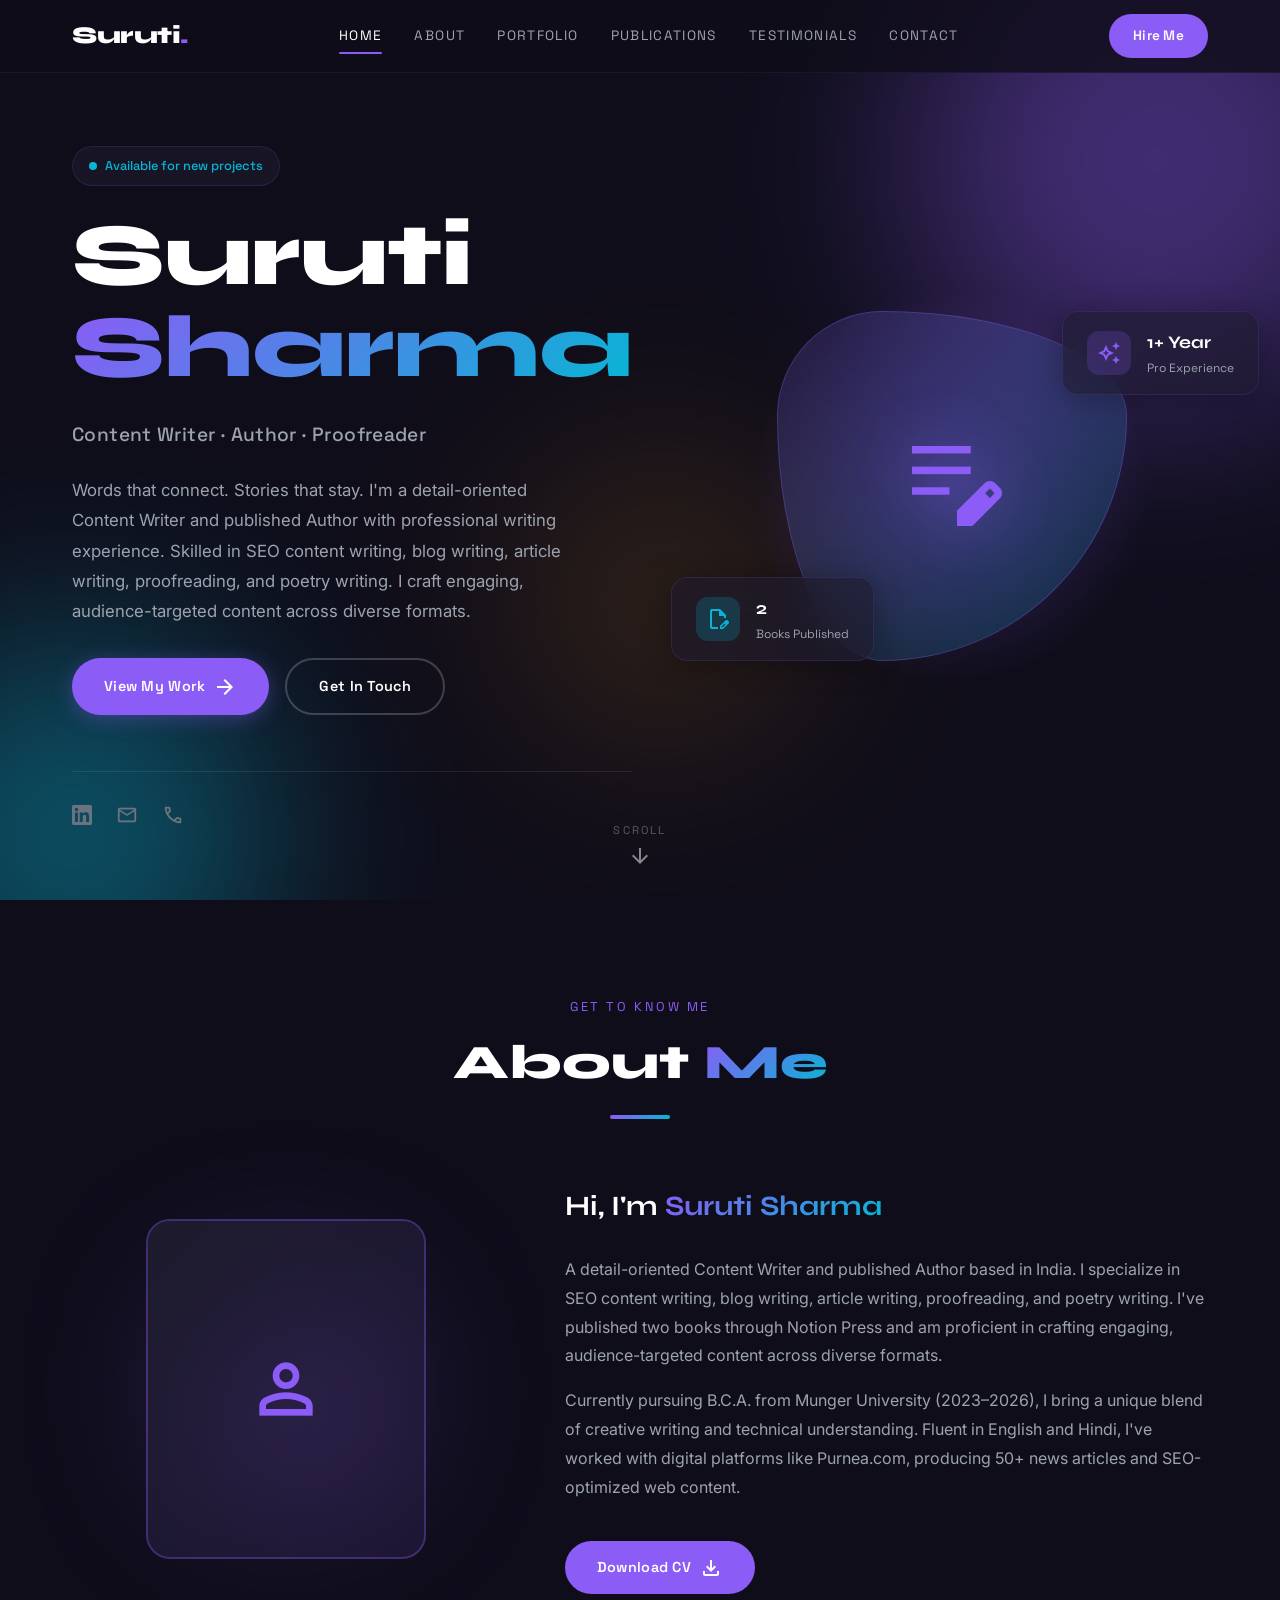
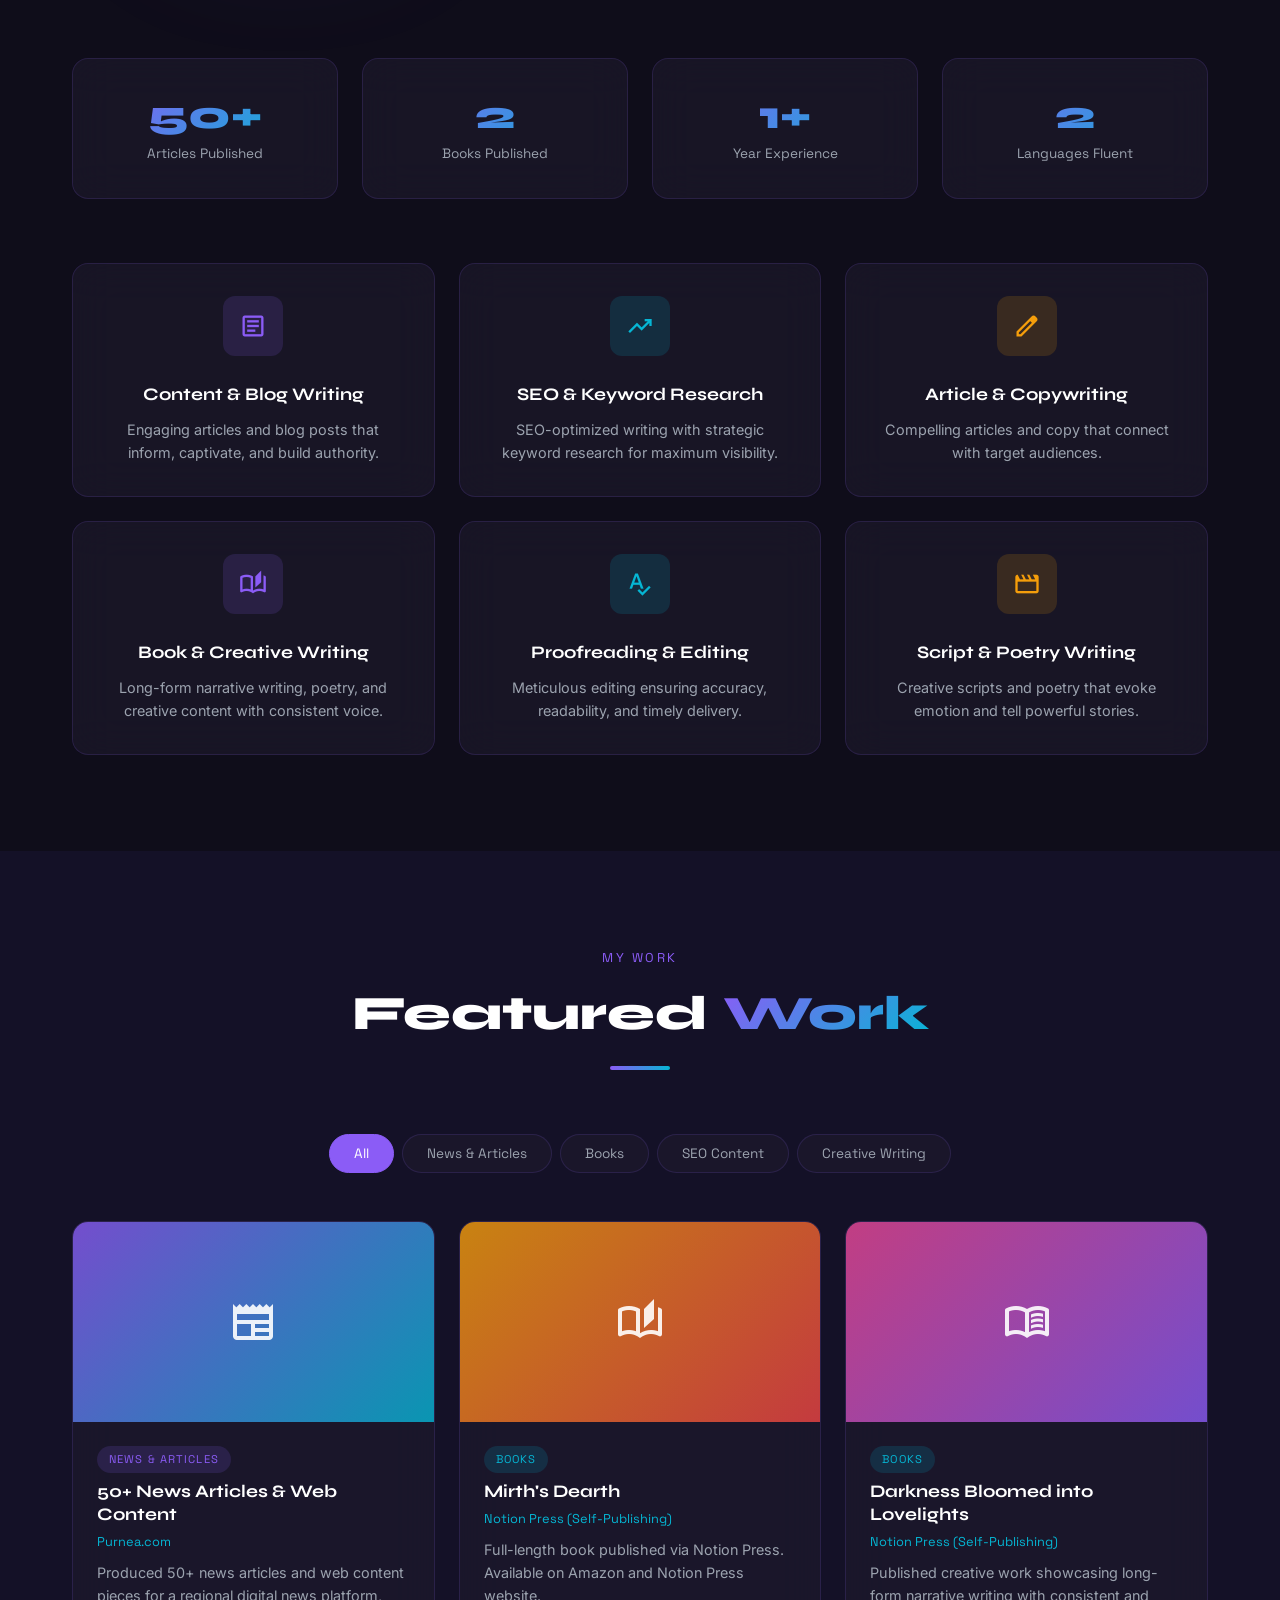
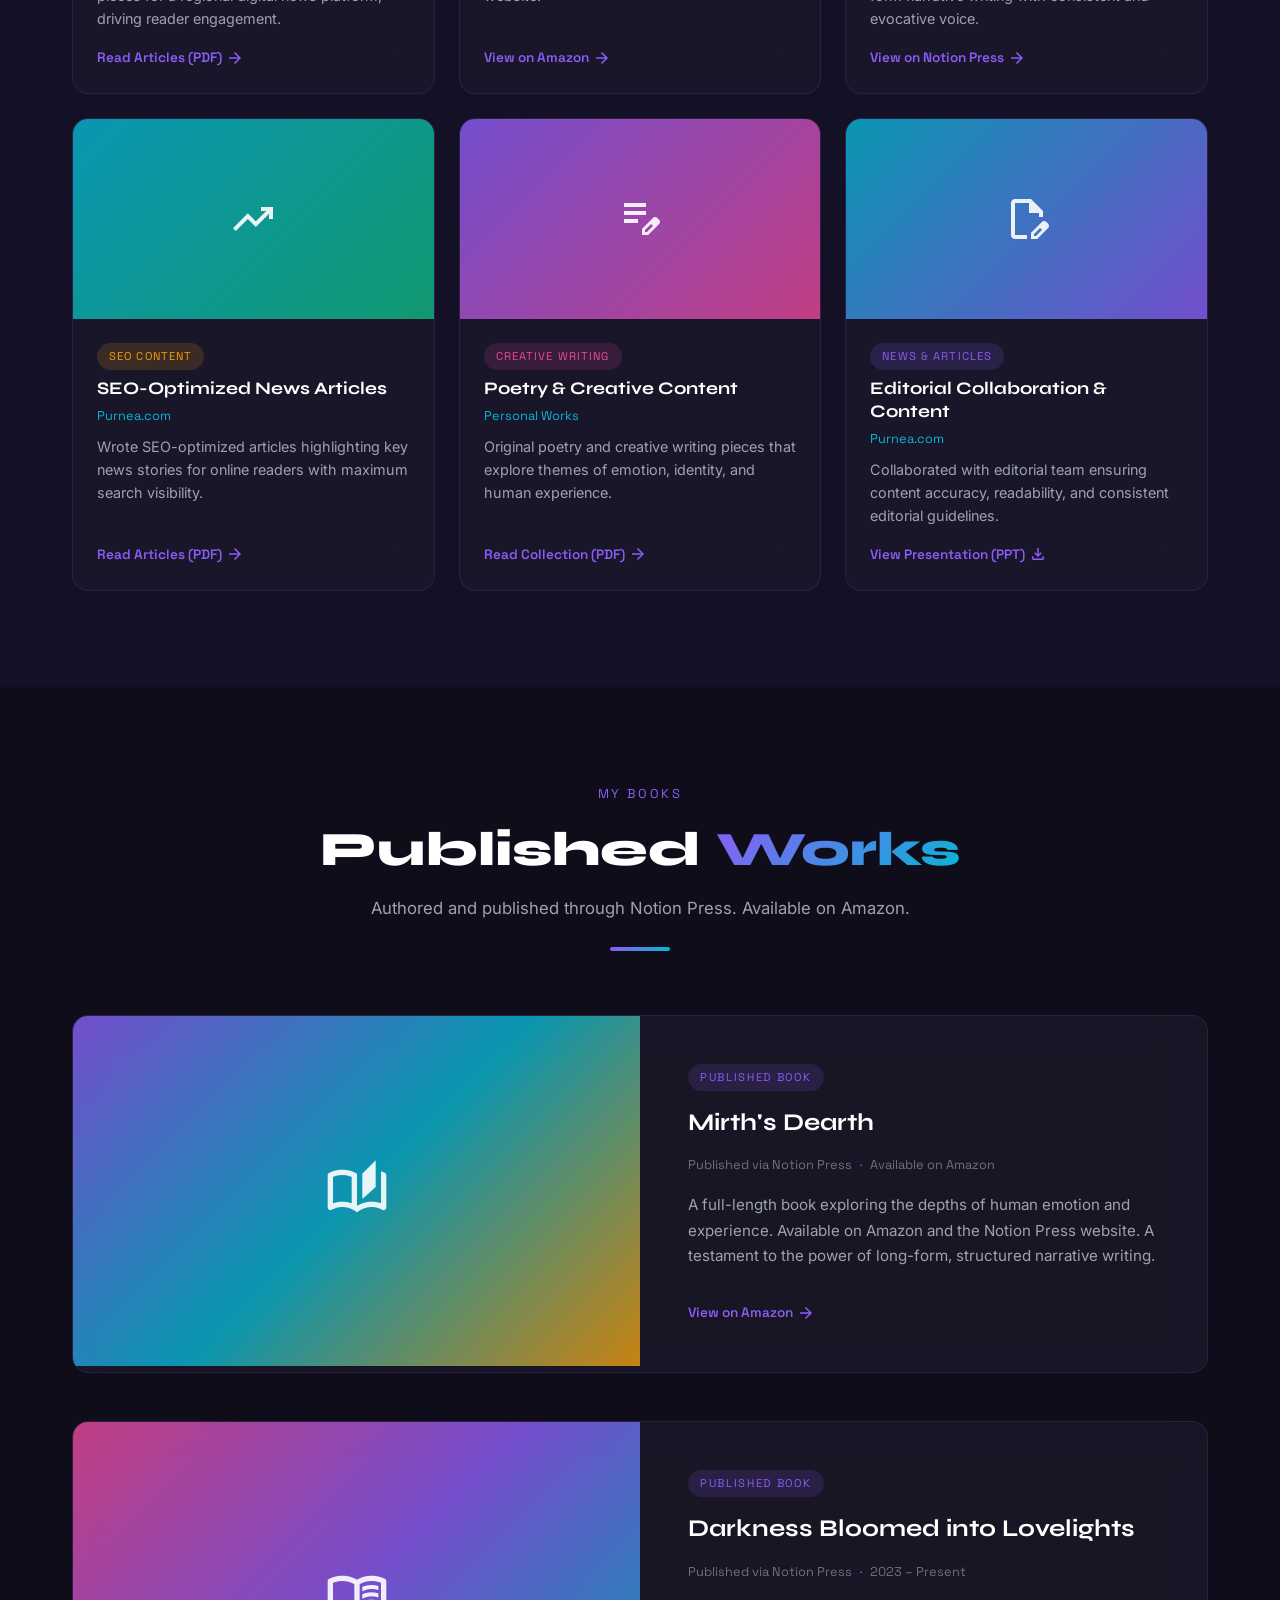
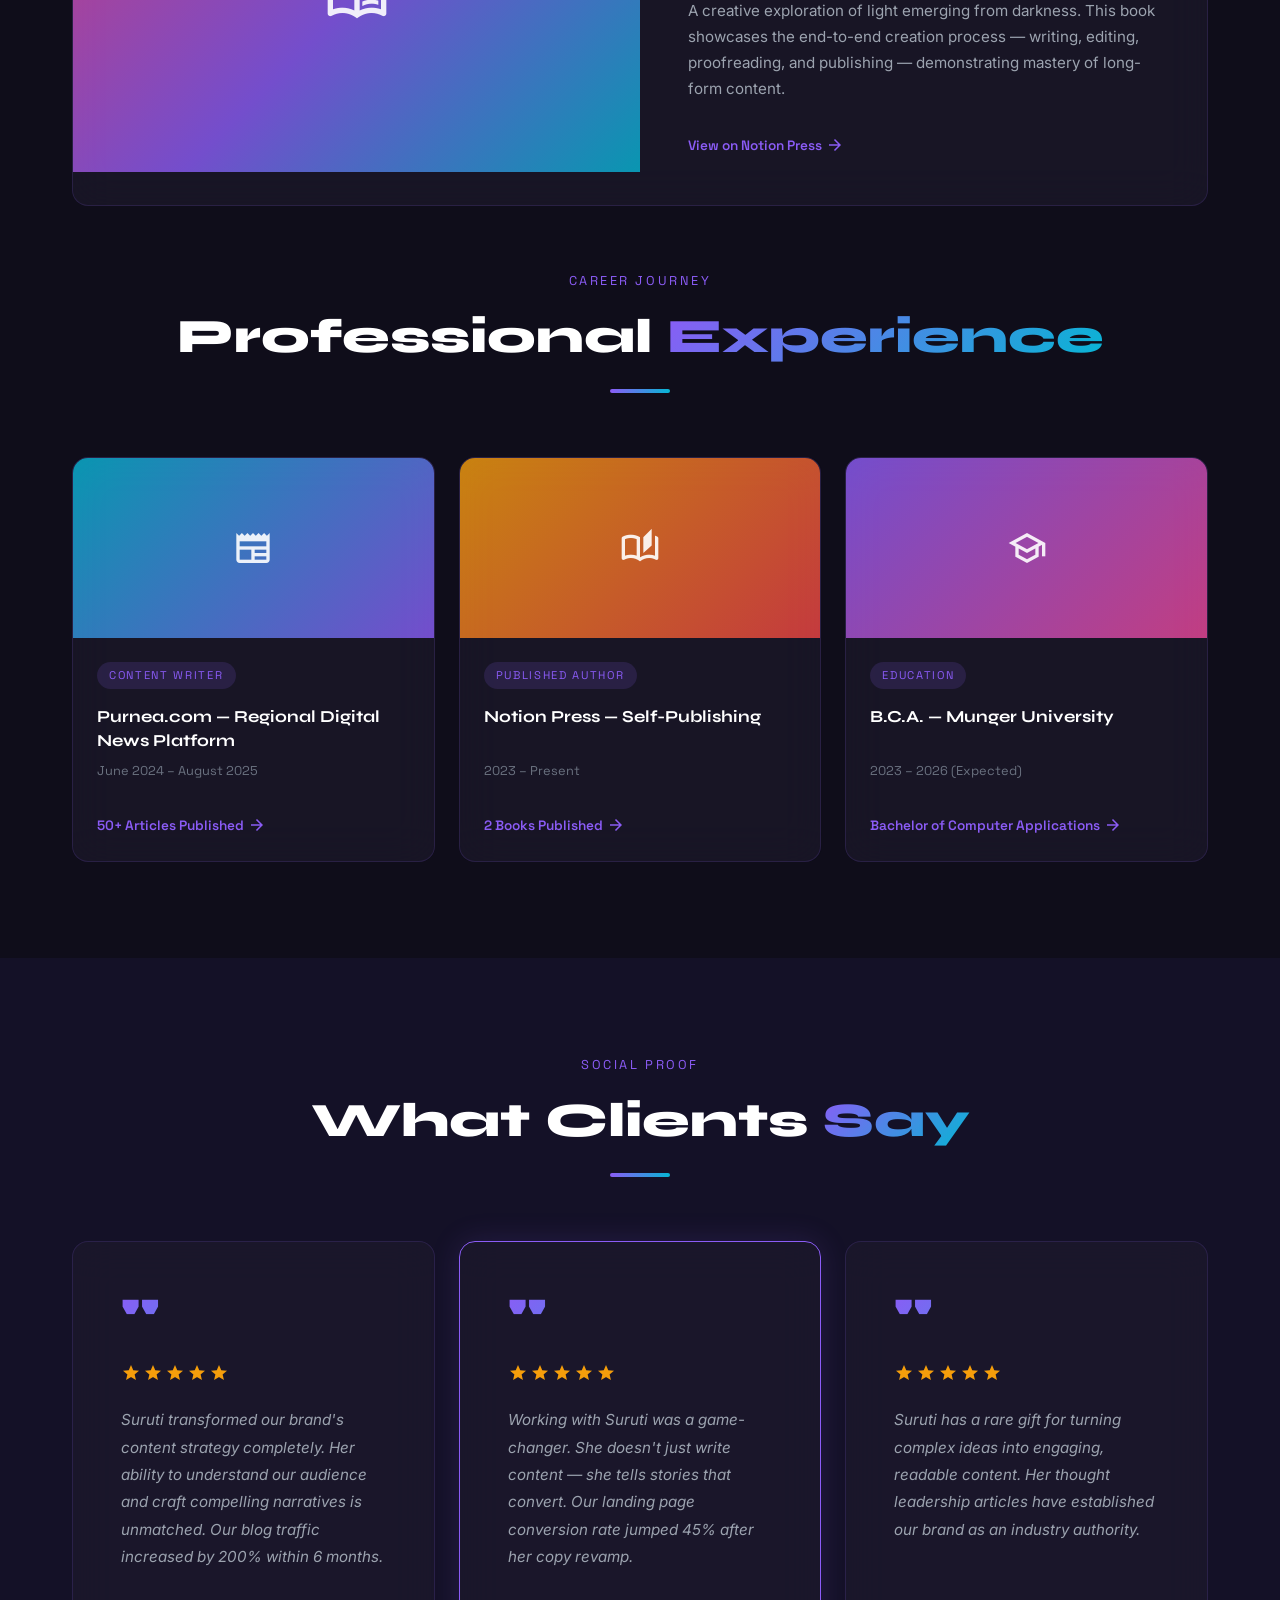
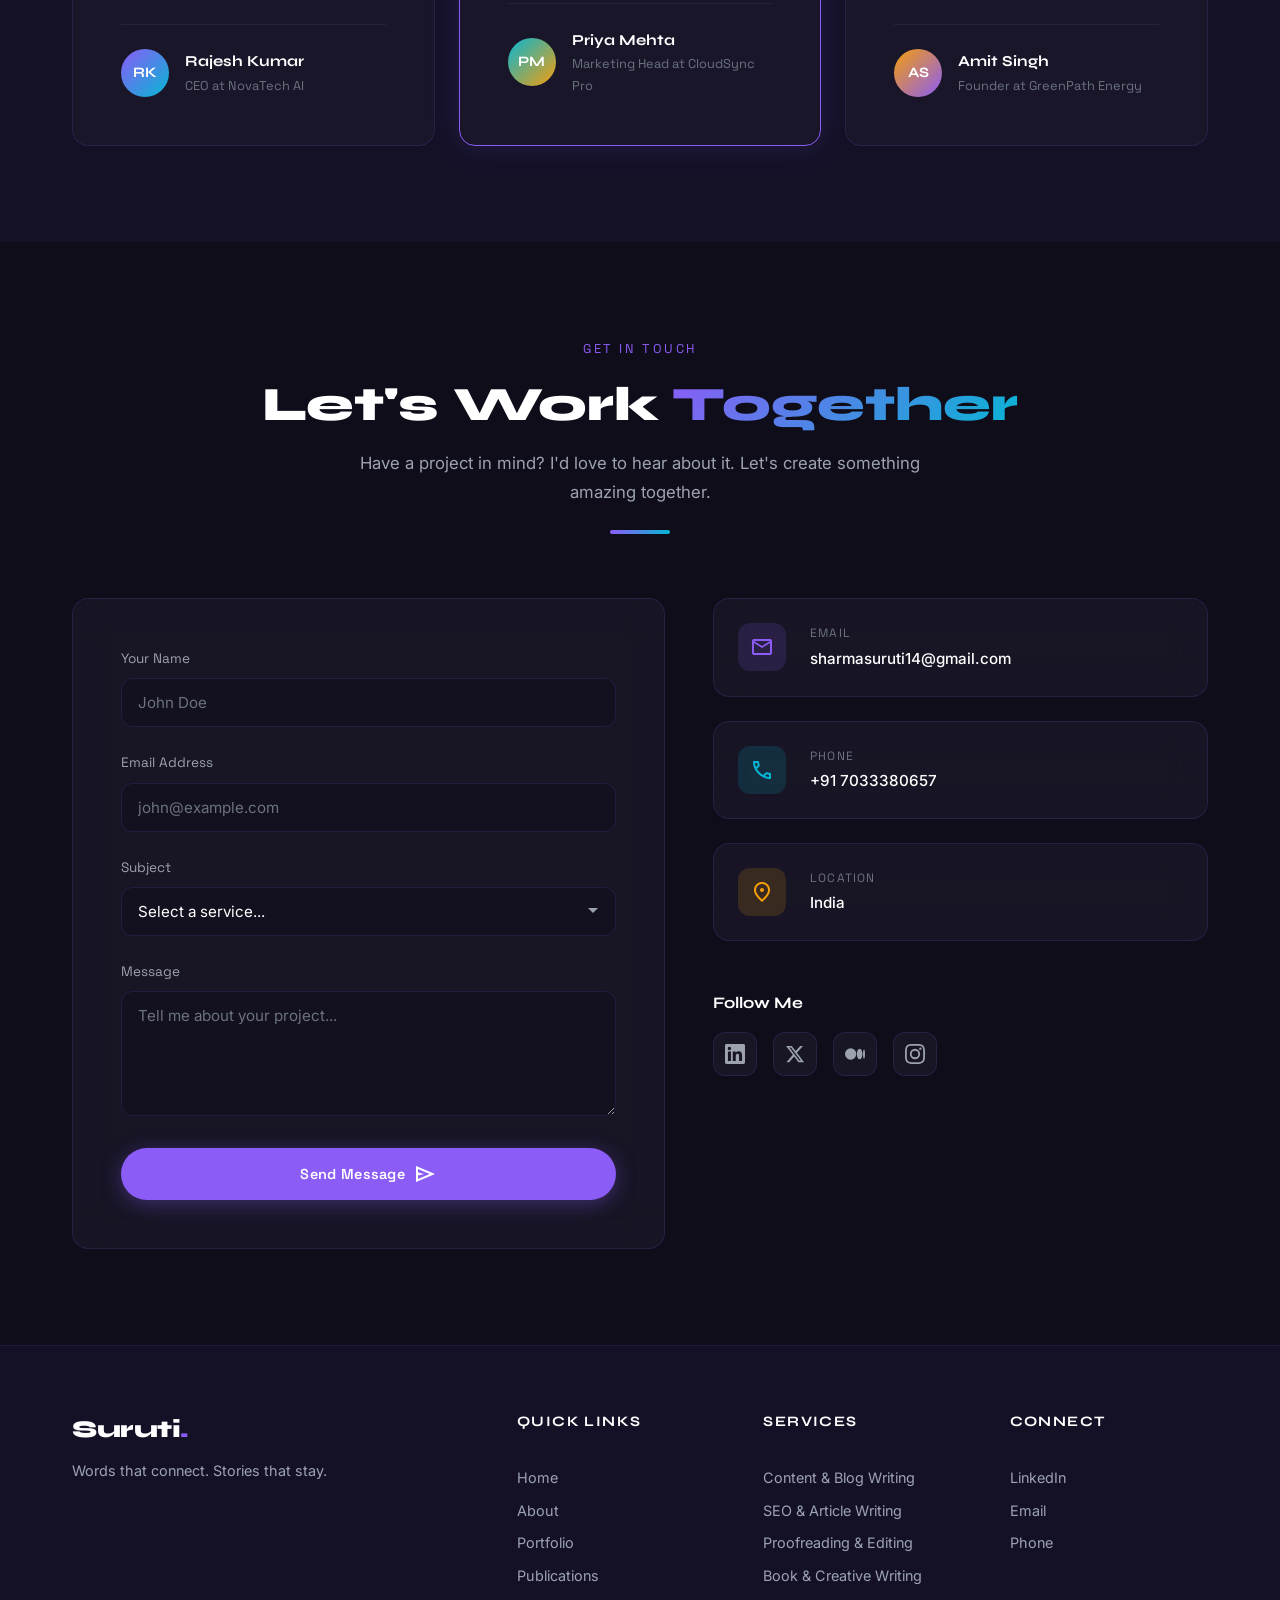
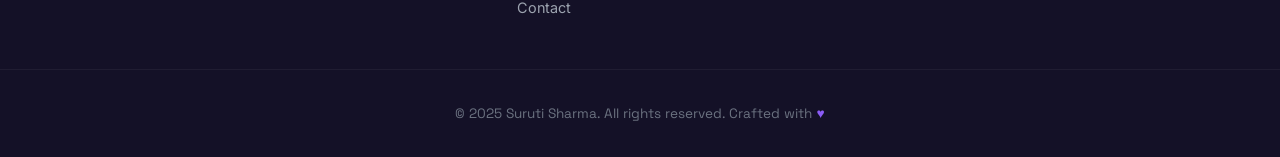
==== index.html @ efddcbc6 "partial work done" ====
<!DOCTYPE html>
<html lang="en">
<head>
    <meta charset="utf-8"/>
    <meta content="width=device-width, initial-scale=1.0" name="viewport"/>
    <title>Suruti Sharma — Content Writer | Author | Proofreader</title>
    <meta name="description" content="Suruti Sharma is a detail-oriented Content Writer and published Author. Skilled in SEO content writing, blog writing, article writing, proofreading, and poetry writing. Published two books through Notion Press."/>
    <meta name="theme-color" content="#0F0D1A"/>
    <!-- Google Fonts -->
    <link href="https://fonts.googleapis.com" rel="preconnect"/>
    <link crossorigin="" href="https://fonts.gstatic.com" rel="preconnect"/>
    <link href="https://fonts.googleapis.com/css2?family=Syne:wght@400;500;600;700;800&family=Inter:wght@300;400;500;600;700&family=Space+Grotesk:wght@400;500;600;700&display=swap" rel="stylesheet"/>
    <!-- Material Symbols -->
    <link href="https://fonts.googleapis.com/css2?family=Material+Symbols+Outlined:wght,FILL@100..700,0..1&display=swap" rel="stylesheet"/>
    <link rel="stylesheet" href="style.css"/>
</head>
<body>

    <!-- ============================================= -->
    <!-- NAVBAR -->
    <!-- ============================================= -->
    <header class="navbar" id="navbar">
        <div class="navbar-inner">
            <a href="#hero" class="navbar-brand">Suruti<span class="brand-accent">.</span></a>
            <nav class="navbar-links" id="navLinks">
                <a href="#hero" class="nav-link active">Home</a>
                <a href="#about" class="nav-link">About</a>
                <a href="#portfolio" class="nav-link">Portfolio</a>
                <a href="#publications" class="nav-link">Publications</a>
                <a href="#testimonials" class="nav-link">Testimonials</a>
                <a href="#contact" class="nav-link">Contact</a>
            </nav>
            <a href="#contact" class="btn btn-primary btn-sm navbar-cta">Hire Me</a>
            <button class="mobile-toggle" id="mobileToggle" aria-label="Toggle Menu">
                <span class="material-symbols-outlined">menu</span>
            </button>
        </div>
    </header>

    <!-- ============================================= -->
    <!-- HERO SECTION -->
    <!-- ============================================= -->
    <section class="hero" id="hero">
        <!-- Animated Background Blobs -->
        <div class="hero-bg">
            <div class="blob blob-1"></div>
            <div class="blob blob-2"></div>
            <div class="blob blob-3"></div>
        </div>

        <div class="container hero-grid">
            <!-- Left Content -->
            <div class="hero-content" data-animate="fade-up">
                <div class="badge">
                    <span class="badge-dot"></span>
                    <span class="badge-text">Available for new projects</span>
                </div>
                <h1 class="hero-title">
                    <span class="hero-title-line">Suruti</span>
                    <span class="hero-title-line gradient-text">Sharma</span>
                </h1>
                <h2 class="hero-subtitle">Content Writer · Author · Proofreader</h2>
                <p class="hero-description">
                    Words that connect. Stories that stay. I'm a detail-oriented Content Writer and published Author with professional writing experience. Skilled in SEO content writing, blog writing, article writing, proofreading, and poetry writing. I craft engaging, audience-targeted content across diverse formats.
                </p>
                <div class="hero-actions">
                    <a href="#portfolio" class="btn btn-primary btn-glow">
                        View My Work
                        <span class="material-symbols-outlined">arrow_forward</span>
                    </a>
                    <a href="#contact" class="btn btn-outline">Get In Touch</a>
                </div>
                <div class="hero-socials">
                    <a href="https://linkedin.com/in/surutisharma" target="_blank" aria-label="LinkedIn" class="social-icon"><svg width="20" height="20" fill="currentColor" viewBox="0 0 24 24"><path d="M20.447 20.452h-3.554v-5.569c0-1.328-.027-3.037-1.852-3.037-1.853 0-2.136 1.445-2.136 2.939v5.667H9.351V9h3.414v1.561h.046c.477-.9 1.637-1.85 3.37-1.85 3.601 0 4.267 2.37 4.267 5.455v6.286zM5.337 7.433a2.062 2.062 0 01-2.063-2.065 2.064 2.064 0 112.063 2.065zm1.782 13.019H3.555V9h3.564v11.452zM22.225 0H1.771C.792 0 0 .774 0 1.729v20.542C0 23.227.792 24 1.771 24h20.451C23.2 24 24 23.227 24 22.271V1.729C24 .774 23.2 0 22.222 0h.003z"/></svg></a>
                    <a href="mailto:sharmasuruti14@gmail.com" aria-label="Email" class="social-icon"><span class="material-symbols-outlined" style="font-size: 22px;">email</span></a>
                    <a href="tel:+917033380657" aria-label="Phone" class="social-icon"><span class="material-symbols-outlined" style="font-size: 22px;">phone</span></a>
                </div>
            </div>

            <!-- Right Illustration -->
            <div class="hero-visual" data-animate="fade-left">
                <div class="hero-glow"></div>
                <div class="hero-image-wrapper">
                    <div class="hero-abstract-shape"></div>
                    <div class="hero-pen-icon">
                        <span class="material-symbols-outlined" style="font-size: 120px; font-variation-settings: 'FILL' 1;">edit_note</span>
                    </div>
                </div>
                <!-- Floating Cards -->
                <div class="floating-card floating-card-1">
                    <div class="floating-card-icon" style="background: rgba(139, 92, 246, 0.2);">
                        <span class="material-symbols-outlined" style="color: #8B5CF6;">auto_awesome</span>
                    </div>
                    <div>
                        <p class="floating-card-title">1+ Year</p>
                        <p class="floating-card-label">Pro Experience</p>
                    </div>
                </div>
                <div class="floating-card floating-card-2">
                    <div class="floating-card-icon" style="background: rgba(6, 182, 212, 0.2);">
                        <span class="material-symbols-outlined" style="color: #06B6D4;">edit_document</span>
                    </div>
                    <div>
                        <p class="floating-card-title">2</p>
                        <p class="floating-card-label">Books Published</p>
                    </div>
                </div>
            </div>
        </div>

        <!-- Scroll Indicator -->
        <div class="scroll-indicator">
            <span>Scroll</span>
            <span class="material-symbols-outlined">arrow_downward</span>
        </div>
    </section>

    <!-- ============================================= -->
    <!-- ABOUT SECTION -->
    <!-- ============================================= -->
    <section class="section" id="about">
        <div class="container">
            <div class="section-header" data-animate="fade-up">
                <span class="section-tag">Get to know me</span>
                <h2 class="section-title">About <span class="gradient-text">Me</span></h2>
                <div class="section-accent"></div>
            </div>

            <div class="about-grid" data-animate="fade-up">
                <!-- Photo Area -->
                <div class="about-photo">
                    <div class="about-photo-frame">
                        <div class="about-photo-placeholder">
                            <span class="material-symbols-outlined" style="font-size: 80px; color: #8B5CF6;">person</span>
                        </div>
                    </div>
                    <div class="about-photo-glow"></div>
                </div>
                <!-- Bio -->
                <div class="about-bio">
                    <h3 class="about-greeting">Hi, I'm <span class="gradient-text">Suruti Sharma</span></h3>
                    <p class="about-text">
                        A detail-oriented Content Writer and published Author based in India. I specialize in SEO content writing, blog writing, article writing, proofreading, and poetry writing. I've published two books through Notion Press and am proficient in crafting engaging, audience-targeted content across diverse formats.
                    </p>
                    <p class="about-text">
                        Currently pursuing B.C.A. from Munger University (2023–2026), I bring a unique blend of creative writing and technical understanding. Fluent in English and Hindi, I've worked with digital platforms like Purnea.com, producing 50+ news articles and SEO-optimized web content.
                    </p>
                    <a href="assets/resume/client%20resume%20.jpeg" download="Suruti_Sharma_Resume.jpeg" class="btn btn-primary" style="margin-top: 1.5rem;">Download CV <span class="material-symbols-outlined">download</span></a>
                </div>
            </div>

            <!-- Stats -->
            <div class="stats-bar" data-animate="fade-up">
                <div class="stat-item">
                    <span class="stat-number">50+</span>
                    <span class="stat-label">Articles Published</span>
                </div>
                <div class="stat-item">
                    <span class="stat-number">2</span>
                    <span class="stat-label">Books Published</span>
                </div>
                <div class="stat-item">
                    <span class="stat-number">1+</span>
                    <span class="stat-label">Year Experience</span>
                </div>
                <div class="stat-item">
                    <span class="stat-number">2</span>
                    <span class="stat-label">Languages Fluent</span>
                </div>
            </div>

            <!-- Skills Grid -->
            <div class="skills-grid" data-animate="fade-up">
                <div class="skill-card glass-card">
                    <div class="skill-icon"><span class="material-symbols-outlined">article</span></div>
                    <h4 class="skill-title">Content & Blog Writing</h4>
                    <p class="skill-desc">Engaging articles and blog posts that inform, captivate, and build authority.</p>
                </div>
                <div class="skill-card glass-card">
                    <div class="skill-icon" style="background: rgba(6, 182, 212, 0.15);"><span class="material-symbols-outlined" style="color: #06B6D4;">trending_up</span></div>
                    <h4 class="skill-title">SEO & Keyword Research</h4>
                    <p class="skill-desc">SEO-optimized writing with strategic keyword research for maximum visibility.</p>
                </div>
                <div class="skill-card glass-card">
                    <div class="skill-icon" style="background: rgba(245, 158, 11, 0.15);"><span class="material-symbols-outlined" style="color: #F59E0B;">edit</span></div>
                    <h4 class="skill-title">Article & Copywriting</h4>
                    <p class="skill-desc">Compelling articles and copy that connect with target audiences.</p>
                </div>
                <div class="skill-card glass-card">
                    <div class="skill-icon"><span class="material-symbols-outlined">auto_stories</span></div>
                    <h4 class="skill-title">Book & Creative Writing</h4>
                    <p class="skill-desc">Long-form narrative writing, poetry, and creative content with consistent voice.</p>
                </div>
                <div class="skill-card glass-card">
                    <div class="skill-icon" style="background: rgba(6, 182, 212, 0.15);"><span class="material-symbols-outlined" style="color: #06B6D4;">spellcheck</span></div>
                    <h4 class="skill-title">Proofreading & Editing</h4>
                    <p class="skill-desc">Meticulous editing ensuring accuracy, readability, and timely delivery.</p>
                </div>
                <div class="skill-card glass-card">
                    <div class="skill-icon" style="background: rgba(245, 158, 11, 0.15);"><span class="material-symbols-outlined" style="color: #F59E0B;">movie</span></div>
                    <h4 class="skill-title">Script & Poetry Writing</h4>
                    <p class="skill-desc">Creative scripts and poetry that evoke emotion and tell powerful stories.</p>
                </div>
            </div>
        </div>
    </section>

    <!-- ============================================= -->
    <!-- PORTFOLIO SECTION -->
    <!-- ============================================= -->
    <section class="section section-alt" id="portfolio">
        <div class="container">
            <div class="section-header" data-animate="fade-up">
                <span class="section-tag">My work</span>
                <h2 class="section-title">Featured <span class="gradient-text">Work</span></h2>
                <div class="section-accent"></div>
            </div>

            <!-- Filter Tabs -->
            <div class="filter-tabs" data-animate="fade-up">
                <button class="filter-tab active" data-filter="all">All</button>
                <button class="filter-tab" data-filter="news">News & Articles</button>
                <button class="filter-tab" data-filter="book">Books</button>
                <button class="filter-tab" data-filter="seo">SEO Content</button>
                <button class="filter-tab" data-filter="creative">Creative Writing</button>
            </div>

            <!-- Portfolio Grid -->
            <div class="portfolio-grid" id="portfolioGrid" data-animate="fade-up">
                <div class="portfolio-card glass-card" data-category="news">
                    <div class="portfolio-thumb">
                        <div class="portfolio-thumb-overlay">
                            <span class="material-symbols-outlined">open_in_new</span>
                        </div>
                        <div class="portfolio-thumb-bg" style="background: linear-gradient(135deg, #8B5CF6 0%, #06B6D4 100%);"></div>
                        <span class="material-symbols-outlined portfolio-thumb-icon">newspaper</span>
                    </div>
                    <div class="portfolio-info">
                        <span class="portfolio-tag">News & Articles</span>
                        <h4 class="portfolio-title">50+ News Articles & Web Content</h4>
                        <p class="portfolio-client">Purnea.com</p>
                        <p class="portfolio-desc">Produced 50+ news articles and web content pieces for a regional digital news platform, driving reader engagement.</p>
                        <a href="assets/files/purnea-articles.pdf" target="_blank" class="portfolio-link">Read Articles (PDF) <span class="material-symbols-outlined">arrow_forward</span></a>
                    </div>
                </div>

                <div class="portfolio-card glass-card" data-category="book">
                    <div class="portfolio-thumb">
                        <div class="portfolio-thumb-overlay">
                            <span class="material-symbols-outlined">open_in_new</span>
                        </div>
                        <div class="portfolio-thumb-bg" style="background: linear-gradient(135deg, #F59E0B 0%, #EF4444 100%);"></div>
                        <span class="material-symbols-outlined portfolio-thumb-icon">auto_stories</span>
                    </div>
                    <div class="portfolio-info">
                        <span class="portfolio-tag tag-brand">Books</span>
                        <h4 class="portfolio-title">Mirth's Dearth</h4>
                        <p class="portfolio-client">Notion Press (Self-Publishing)</p>
                        <p class="portfolio-desc">Full-length book published via Notion Press. Available on Amazon and Notion Press website.</p>
                        <a href="#" class="portfolio-link">View on Amazon <span class="material-symbols-outlined">arrow_forward</span></a>
                    </div>
                </div>

                <div class="portfolio-card glass-card" data-category="book">
                    <div class="portfolio-thumb">
                        <div class="portfolio-thumb-overlay">
                            <span class="material-symbols-outlined">open_in_new</span>
                        </div>
                        <div class="portfolio-thumb-bg" style="background: linear-gradient(135deg, #EC4899 0%, #8B5CF6 100%);"></div>
                        <span class="material-symbols-outlined portfolio-thumb-icon">menu_book</span>
                    </div>
                    <div class="portfolio-info">
                        <span class="portfolio-tag tag-brand">Books</span>
                        <h4 class="portfolio-title">Darkness Bloomed into Lovelights</h4>
                        <p class="portfolio-client">Notion Press (Self-Publishing)</p>
                        <p class="portfolio-desc">Published creative work showcasing long-form narrative writing with consistent and evocative voice.</p>
                        <a href="#" class="portfolio-link">View on Notion Press <span class="material-symbols-outlined">arrow_forward</span></a>
                    </div>
                </div>

                <div class="portfolio-card glass-card" data-category="seo">
                    <div class="portfolio-thumb">
                        <div class="portfolio-thumb-overlay">
                            <span class="material-symbols-outlined">open_in_new</span>
                        </div>
                        <div class="portfolio-thumb-bg" style="background: linear-gradient(135deg, #06B6D4 0%, #10B981 100%);"></div>
                        <span class="material-symbols-outlined portfolio-thumb-icon">trending_up</span>
                    </div>
                    <div class="portfolio-info">
                        <span class="portfolio-tag tag-copy">SEO Content</span>
                        <h4 class="portfolio-title">SEO-Optimized News Articles</h4>
                        <p class="portfolio-client">Purnea.com</p>
                        <p class="portfolio-desc">Wrote SEO-optimized articles highlighting key news stories for online readers with maximum search visibility.</p>
                        <a href="assets/files/seo-articles.pdf" target="_blank" class="portfolio-link">Read Articles (PDF) <span class="material-symbols-outlined">arrow_forward</span></a>
                    </div>
                </div>

                <div class="portfolio-card glass-card" data-category="creative">
                    <div class="portfolio-thumb">
                        <div class="portfolio-thumb-overlay">
                            <span class="material-symbols-outlined">open_in_new</span>
                        </div>
                        <div class="portfolio-thumb-bg" style="background: linear-gradient(135deg, #8B5CF6 0%, #EC4899 100%);"></div>
                        <span class="material-symbols-outlined portfolio-thumb-icon">edit_note</span>
                    </div>
                    <div class="portfolio-info">
                        <span class="portfolio-tag tag-case">Creative Writing</span>
                        <h4 class="portfolio-title">Poetry & Creative Content</h4>
                        <p class="portfolio-client">Personal Works</p>
                        <p class="portfolio-desc">Original poetry and creative writing pieces that explore themes of emotion, identity, and human experience.</p>
                        <a href="assets/files/poetry-collection.pdf" target="_blank" class="portfolio-link">Read Collection (PDF) <span class="material-symbols-outlined">arrow_forward</span></a>
                    </div>
                </div>

                <div class="portfolio-card glass-card" data-category="news">
                    <div class="portfolio-thumb">
                        <div class="portfolio-thumb-overlay">
                            <span class="material-symbols-outlined">open_in_new</span>
                        </div>
                        <div class="portfolio-thumb-bg" style="background: linear-gradient(135deg, #06B6D4 0%, #8B5CF6 100%);"></div>
                        <span class="material-symbols-outlined portfolio-thumb-icon">edit_document</span>
                    </div>
                    <div class="portfolio-info">
                        <span class="portfolio-tag">News & Articles</span>
                        <h4 class="portfolio-title">Editorial Collaboration & Content</h4>
                        <p class="portfolio-client">Purnea.com</p>
                        <p class="portfolio-desc">Collaborated with editorial team ensuring content accuracy, readability, and consistent editorial guidelines.</p>
                        <a href="assets/files/editorial-presentation.pptx" target="_blank" class="portfolio-link">View Presentation (PPT) <span class="material-symbols-outlined">download</span></a>
                    </div>
                </div>
            </div>
        </div>
    </section>

    <!-- ============================================= -->
    <!-- PUBLICATIONS SECTION -->
    <!-- ============================================= -->
    <section class="section" id="publications">
        <div class="container">
            <div class="section-header" data-animate="fade-up">
                <span class="section-tag">My books</span>
                <h2 class="section-title">Published <span class="gradient-text">Works</span></h2>
                <p class="section-subtitle">Authored and published through Notion Press. Available on Amazon.</p>
                <div class="section-accent"></div>
            </div>

            <!-- Featured Book -->
            <div class="blog-featured glass-card" data-animate="fade-up">
                <div class="blog-featured-thumb">
                    <div class="blog-featured-bg" style="background: linear-gradient(135deg, #8B5CF6 0%, #06B6D4 50%, #F59E0B 100%);"></div>
                    <span class="material-symbols-outlined blog-featured-icon">auto_stories</span>
                </div>
                <div class="blog-featured-content">
                    <span class="blog-category">Published Book</span>
                    <h3 class="blog-featured-title">Mirth's Dearth</h3>
                    <div class="blog-meta">
                        <span>Published via Notion Press</span>
                        <span class="blog-meta-dot">·</span>
                        <span>Available on Amazon</span>
                    </div>
                    <p class="blog-excerpt">A full-length book exploring the depths of human emotion and experience. Available on Amazon and the Notion Press website. A testament to the power of long-form, structured narrative writing.</p>
                    <a href="#" class="portfolio-link">View on Amazon <span class="material-symbols-outlined">arrow_forward</span></a>
                </div>
            </div>

            <!-- Second Book -->
            <div class="blog-featured glass-card" data-animate="fade-up" style="margin-top: 1.5rem;">
                <div class="blog-featured-thumb">
                    <div class="blog-featured-bg" style="background: linear-gradient(135deg, #EC4899 0%, #8B5CF6 50%, #06B6D4 100%);"></div>
                    <span class="material-symbols-outlined blog-featured-icon">menu_book</span>
                </div>
                <div class="blog-featured-content">
                    <span class="blog-category">Published Book</span>
                    <h3 class="blog-featured-title">Darkness Bloomed into Lovelights</h3>
                    <div class="blog-meta">
                        <span>Published via Notion Press</span>
                        <span class="blog-meta-dot">·</span>
                        <span>2023 – Present</span>
                    </div>
                    <p class="blog-excerpt">A creative exploration of light emerging from darkness. This book showcases the end-to-end creation process — writing, editing, proofreading, and publishing — demonstrating mastery of long-form content.</p>
                    <a href="#" class="portfolio-link">View on Notion Press <span class="material-symbols-outlined">arrow_forward</span></a>
                </div>
            </div>

            <!-- Experience Timeline -->
            <div class="section-header" data-animate="fade-up" style="margin-top: 4rem;">
                <span class="section-tag">Career journey</span>
                <h2 class="section-title">Professional <span class="gradient-text">Experience</span></h2>
                <div class="section-accent"></div>
            </div>

            <div class="blog-grid" data-animate="fade-up">
                <div class="blog-card glass-card">
                    <div class="blog-card-thumb">
                        <div class="blog-card-bg" style="background: linear-gradient(135deg, #06B6D4 0%, #8B5CF6 100%);"></div>
                        <span class="material-symbols-outlined">newspaper</span>
                    </div>
                    <div class="blog-card-content">
                        <span class="blog-category">Content Writer</span>
                        <h4 class="blog-card-title">Purnea.com — Regional Digital News Platform</h4>
                        <div class="blog-meta">
                            <span>June 2024 – August 2025</span>
                        </div>
                        <a href="#" class="portfolio-link">50+ Articles Published <span class="material-symbols-outlined">arrow_forward</span></a>
                    </div>
                </div>
                <div class="blog-card glass-card">
                    <div class="blog-card-thumb">
                        <div class="blog-card-bg" style="background: linear-gradient(135deg, #F59E0B 0%, #EF4444 100%);"></div>
                        <span class="material-symbols-outlined">auto_stories</span>
                    </div>
                    <div class="blog-card-content">
                        <span class="blog-category">Published Author</span>
                        <h4 class="blog-card-title">Notion Press — Self-Publishing</h4>
                        <div class="blog-meta">
                            <span>2023 – Present</span>
                        </div>
                        <a href="#" class="portfolio-link">2 Books Published <span class="material-symbols-outlined">arrow_forward</span></a>
                    </div>
                </div>
                <div class="blog-card glass-card">
                    <div class="blog-card-thumb">
                        <div class="blog-card-bg" style="background: linear-gradient(135deg, #8B5CF6 0%, #EC4899 100%);"></div>
                        <span class="material-symbols-outlined">school</span>
                    </div>
                    <div class="blog-card-content">
                        <span class="blog-category">Education</span>
                        <h4 class="blog-card-title">B.C.A. — Munger University</h4>
                        <div class="blog-meta">
                            <span>2023 – 2026 (Expected)</span>
                        </div>
                        <a href="#" class="portfolio-link">Bachelor of Computer Applications <span class="material-symbols-outlined">arrow_forward</span></a>
                    </div>
                </div>
            </div>
        </div>
    </section>

    <!-- ============================================= -->
    <!-- TESTIMONIALS SECTION -->
    <!-- ============================================= -->
    <section class="section section-alt" id="testimonials">
        <div class="container">
            <div class="section-header" data-animate="fade-up">
                <span class="section-tag">Social proof</span>
                <h2 class="section-title">What Clients <span class="gradient-text">Say</span></h2>
                <div class="section-accent"></div>
            </div>

            <div class="testimonials-grid" data-animate="fade-up">
                <div class="testimonial-card glass-card">
                    <div class="testimonial-quote">"</div>
                    <div class="testimonial-stars">
                        <span class="material-symbols-outlined star-filled">star</span>
                        <span class="material-symbols-outlined star-filled">star</span>
                        <span class="material-symbols-outlined star-filled">star</span>
                        <span class="material-symbols-outlined star-filled">star</span>
                        <span class="material-symbols-outlined star-filled">star</span>
                    </div>
                    <p class="testimonial-text">Suruti transformed our brand's content strategy completely. Her ability to understand our audience and craft compelling narratives is unmatched. Our blog traffic increased by 200% within 6 months.</p>
                    <div class="testimonial-author">
                        <div class="testimonial-avatar" style="background: linear-gradient(135deg, #8B5CF6, #06B6D4);">RK</div>
                        <div>
                            <p class="testimonial-name">Rajesh Kumar</p>
                            <p class="testimonial-role">CEO at NovaTech AI</p>
                        </div>
                    </div>
                </div>

                <div class="testimonial-card glass-card testimonial-featured">
                    <div class="testimonial-quote">"</div>
                    <div class="testimonial-stars">
                        <span class="material-symbols-outlined star-filled">star</span>
                        <span class="material-symbols-outlined star-filled">star</span>
                        <span class="material-symbols-outlined star-filled">star</span>
                        <span class="material-symbols-outlined star-filled">star</span>
                        <span class="material-symbols-outlined star-filled">star</span>
                    </div>
                    <p class="testimonial-text">Working with Suruti was a game-changer. She doesn't just write content — she tells stories that convert. Our landing page conversion rate jumped 45% after her copy revamp.</p>
                    <div class="testimonial-author">
                        <div class="testimonial-avatar" style="background: linear-gradient(135deg, #06B6D4, #F59E0B);">PM</div>
                        <div>
                            <p class="testimonial-name">Priya Mehta</p>
                            <p class="testimonial-role">Marketing Head at CloudSync Pro</p>
                        </div>
                    </div>
                </div>

                <div class="testimonial-card glass-card">
                    <div class="testimonial-quote">"</div>
                    <div class="testimonial-stars">
                        <span class="material-symbols-outlined star-filled">star</span>
                        <span class="material-symbols-outlined star-filled">star</span>
                        <span class="material-symbols-outlined star-filled">star</span>
                        <span class="material-symbols-outlined star-filled">star</span>
                        <span class="material-symbols-outlined star-filled">star</span>
                    </div>
                    <p class="testimonial-text">Suruti has a rare gift for turning complex ideas into engaging, readable content. Her thought leadership articles have established our brand as an industry authority.</p>
                    <div class="testimonial-author">
                        <div class="testimonial-avatar" style="background: linear-gradient(135deg, #F59E0B, #8B5CF6);">AS</div>
                        <div>
                            <p class="testimonial-name">Amit Singh</p>
                            <p class="testimonial-role">Founder at GreenPath Energy</p>
                        </div>
                    </div>
                </div>
            </div>
        </div>
    </section>

    <!-- ============================================= -->
    <!-- CONTACT SECTION -->
    <!-- ============================================= -->
    <section class="section" id="contact">
        <div class="container">
            <div class="section-header" data-animate="fade-up">
                <span class="section-tag">Get in touch</span>
                <h2 class="section-title">Let's Work <span class="gradient-text">Together</span></h2>
                <p class="section-subtitle">Have a project in mind? I'd love to hear about it. Let's create something amazing together.</p>
                <div class="section-accent"></div>
            </div>

            <div class="contact-grid" data-animate="fade-up">
                <!-- Contact Form -->
                <form class="contact-form glass-card" id="contactForm">
                    <div class="form-group">
                        <label for="name" class="form-label">Your Name</label>
                        <input type="text" id="name" class="form-input" placeholder="John Doe" required/>
                    </div>
                    <div class="form-group">
                        <label for="email" class="form-label">Email Address</label>
                        <input type="email" id="email" class="form-input" placeholder="john@example.com" required/>
                    </div>
                    <div class="form-group">
                        <label for="subject" class="form-label">Subject</label>
                        <select id="subject" class="form-input">
                            <option value="">Select a service...</option>
                            <option>Content & Blog Writing</option>
                            <option>SEO Article Writing</option>
                            <option>Book Writing & Publishing</option>
                            <option>Proofreading & Editing</option>
                            <option>Script & Poetry Writing</option>
                            <option>Other</option>
                        </select>
                    </div>
                    <div class="form-group">
                        <label for="message" class="form-label">Message</label>
                        <textarea id="message" class="form-input form-textarea" placeholder="Tell me about your project..." rows="5" required></textarea>
                    </div>
                    <button type="submit" class="btn btn-primary btn-glow btn-full">
                        Send Message
                        <span class="material-symbols-outlined">send</span>
                    </button>
                </form>

                <!-- Contact Info -->
                <div class="contact-info">
                    <div class="contact-info-card glass-card">
                        <div class="contact-icon" style="background: rgba(139, 92, 246, 0.15);">
                            <span class="material-symbols-outlined" style="color: #8B5CF6;">email</span>
                        </div>
                        <div>
                            <p class="contact-info-label">Email</p>
                            <p class="contact-info-value">sharmasuruti14@gmail.com</p>
                        </div>
                    </div>
                    <div class="contact-info-card glass-card">
                        <div class="contact-icon" style="background: rgba(6, 182, 212, 0.15);">
                            <span class="material-symbols-outlined" style="color: #06B6D4;">phone</span>
                        </div>
                        <div>
                            <p class="contact-info-label">Phone</p>
                            <p class="contact-info-value">+91 7033380657</p>
                        </div>
                    </div>
                    <div class="contact-info-card glass-card">
                        <div class="contact-icon" style="background: rgba(245, 158, 11, 0.15);">
                            <span class="material-symbols-outlined" style="color: #F59E0B;">location_on</span>
                        </div>
                        <div>
                            <p class="contact-info-label">Location</p>
                            <p class="contact-info-value">India</p>
                        </div>
                    </div>

                    <div class="contact-socials">
                        <h4 class="contact-socials-title">Follow Me</h4>
                        <div class="contact-social-links">
                            <a href="https://linkedin.com/in/surutisharma" target="_blank" class="contact-social-btn" aria-label="LinkedIn"><svg width="20" height="20" fill="currentColor" viewBox="0 0 24 24"><path d="M20.447 20.452h-3.554v-5.569c0-1.328-.027-3.037-1.852-3.037-1.853 0-2.136 1.445-2.136 2.939v5.667H9.351V9h3.414v1.561h.046c.477-.9 1.637-1.85 3.37-1.85 3.601 0 4.267 2.37 4.267 5.455v6.286zM5.337 7.433a2.062 2.062 0 01-2.063-2.065 2.064 2.064 0 112.063 2.065zm1.782 13.019H3.555V9h3.564v11.452zM22.225 0H1.771C.792 0 0 .774 0 1.729v20.542C0 23.227.792 24 1.771 24h20.451C23.2 24 24 23.227 24 22.271V1.729C24 .774 23.2 0 22.222 0h.003z"/></svg></a>
                            <a href="#" class="contact-social-btn" aria-label="Twitter"><svg width="20" height="20" fill="currentColor" viewBox="0 0 24 24"><path d="M18.244 2.25h3.308l-7.227 8.26 8.502 11.24H16.17l-5.214-6.817L4.99 21.75H1.68l7.73-8.835L1.254 2.25H8.08l4.713 6.231zm-1.161 17.52h1.833L7.084 4.126H5.117z"/></svg></a>
                            <a href="#" class="contact-social-btn" aria-label="Medium"><svg width="20" height="20" fill="currentColor" viewBox="0 0 24 24"><path d="M13.54 12a6.8 6.8 0 01-6.77 6.82A6.8 6.8 0 010 12a6.8 6.8 0 016.77-6.82A6.8 6.8 0 0113.54 12zM20.96 12c0 3.54-1.51 6.42-3.38 6.42-1.86 0-3.38-2.88-3.38-6.42s1.52-6.42 3.38-6.42 3.38 2.88 3.38 6.42M24 12c0 3.17-.53 5.75-1.19 5.75-.66 0-1.19-2.58-1.19-5.75s.53-5.75 1.19-5.75C23.47 6.25 24 8.83 24 12z"/></svg></a>
                            <a href="#" class="contact-social-btn" aria-label="Instagram"><svg width="20" height="20" fill="currentColor" viewBox="0 0 24 24"><path d="M12 2.163c3.204 0 3.584.012 4.85.07 3.252.148 4.771 1.691 4.919 4.919.058 1.265.069 1.645.069 4.849 0 3.205-.012 3.584-.069 4.849-.149 3.225-1.664 4.771-4.919 4.919-1.266.058-1.644.07-4.85.07-3.204 0-3.584-.012-4.849-.07-3.26-.149-4.771-1.699-4.919-4.92-.058-1.265-.07-1.644-.07-4.849 0-3.204.013-3.583.07-4.849.149-3.227 1.664-4.771 4.919-4.919 1.266-.057 1.645-.069 4.849-.069zM12 0C8.741 0 8.333.014 7.053.072 2.695.272.273 2.69.073 7.052.014 8.333 0 8.741 0 12c0 3.259.014 3.668.072 4.948.2 4.358 2.618 6.78 6.98 6.98C8.333 23.986 8.741 24 12 24c3.259 0 3.668-.014 4.948-.072 4.354-.2 6.782-2.618 6.979-6.98.059-1.28.073-1.689.073-4.948 0-3.259-.014-3.667-.072-4.947-.196-4.354-2.617-6.78-6.979-6.98C15.668.014 15.259 0 12 0zm0 5.838a6.162 6.162 0 100 12.324 6.162 6.162 0 000-12.324zM12 16a4 4 0 110-8 4 4 0 010 8zm6.406-11.845a1.44 1.44 0 100 2.881 1.44 1.44 0 000-2.881z"/></svg></a>
                        </div>
                    </div>
                </div>
            </div>
        </div>
    </section>

    <!-- ============================================= -->
    <!-- FOOTER -->
    <!-- ============================================= -->
    <footer class="footer">
        <div class="container footer-grid">
            <div class="footer-brand">
                <a href="#hero" class="navbar-brand" style="font-size: 1.5rem;">Suruti<span class="brand-accent">.</span></a>
                <p class="footer-tagline">Words that connect. Stories that stay.</p>
            </div>
            <div class="footer-links">
                <h4 class="footer-heading">Quick Links</h4>
                <a href="#hero">Home</a>
                <a href="#about">About</a>
                <a href="#portfolio">Portfolio</a>
                <a href="#publications">Publications</a>
                <a href="#contact">Contact</a>
            </div>
            <div class="footer-links">
                <h4 class="footer-heading">Services</h4>
                <a href="#">Content & Blog Writing</a>
                <a href="#">SEO & Article Writing</a>
                <a href="#">Proofreading & Editing</a>
                <a href="#">Book & Creative Writing</a>
            </div>
            <div class="footer-links">
                <h4 class="footer-heading">Connect</h4>
                <a href="https://linkedin.com/in/surutisharma" target="_blank">LinkedIn</a>
                <a href="mailto:sharmasuruti14@gmail.com">Email</a>
                <a href="tel:+917033380657">Phone</a>
            </div>
        </div>
        <div class="footer-bottom">
            <p>© 2025 Suruti Sharma. All rights reserved. Crafted with <span style="color: #8B5CF6;">♥</span></p>
        </div>
    </footer>

    <script src="script.js"></script>
</body>
</html>
---- style.css ----
/* ============================================= */
/* DESIGN TOKENS & RESET                        */
/* ============================================= */
:root {
    /* Colors - Dark Premium Theme */
    --color-bg: #0F0D1A;
    --color-bg-alt: #141127;
    --color-surface: #1E1B2E;
    --color-surface-glass: rgba(30, 27, 46, 0.6);
    --color-surface-glass-hover: rgba(30, 27, 46, 0.8);

    --color-primary: #8B5CF6;
    --color-primary-hover: #7C3AED;
    --color-primary-glow: rgba(139, 92, 246, 0.35);
    --color-secondary: #06B6D4;
    --color-tertiary: #F59E0B;

    --color-text: #FFFFFF;
    --color-text-muted: #9CA3AF;
    --color-text-dim: #6B7280;

    --color-border: rgba(139, 92, 246, 0.15);
    --color-border-hover: rgba(139, 92, 246, 0.4);

    /* Typography */
    --font-headline: 'Syne', sans-serif;
    --font-body: 'Inter', sans-serif;
    --font-label: 'Space Grotesk', sans-serif;

    /* Spacing */
    --space-xs: 0.25rem;
    --space-sm: 0.5rem;
    --space-md: 1rem;
    --space-lg: 1.5rem;
    --space-xl: 2rem;
    --space-2xl: 3rem;
    --space-3xl: 4rem;
    --space-4xl: 6rem;

    /* Border Radius */
    --radius-sm: 0.5rem;
    --radius-md: 0.75rem;
    --radius-lg: 1rem;
    --radius-xl: 1.5rem;
    --radius-full: 9999px;

    /* Transitions */
    --transition-fast: 0.2s ease;
    --transition-base: 0.3s ease;
    --transition-slow: 0.5s ease;

    /* Shadows */
    --shadow-card: 0 4px 30px rgba(0, 0, 0, 0.3);
    --shadow-glow: 0 0 40px var(--color-primary-glow);
}

*, *::before, *::after {
    margin: 0;
    padding: 0;
    box-sizing: border-box;
}

html {
    scroll-behavior: smooth;
    scroll-padding-top: 5rem;
}

body {
    font-family: var(--font-body);
    background-color: var(--color-bg);
    color: var(--color-text);
    line-height: 1.7;
    overflow-x: hidden;
    -webkit-font-smoothing: antialiased;
    -moz-osx-font-smoothing: grayscale;
}

::selection {
    background: var(--color-primary);
    color: white;
}

a {
    text-decoration: none;
    color: inherit;
    transition: var(--transition-base);
}

img {
    max-width: 100%;
    display: block;
}

.material-symbols-outlined {
    font-variation-settings: 'FILL' 0, 'wght' 400, 'GRAD' 0, 'opsz' 24;
    vertical-align: middle;
}

/* ============================================= */
/* UTILITY CLASSES                               */
/* ============================================= */
.container {
    max-width: 1200px;
    margin: 0 auto;
    padding: 0 var(--space-xl);
}

.gradient-text {
    background: linear-gradient(135deg, var(--color-primary), var(--color-secondary));
    -webkit-background-clip: text;
    -webkit-text-fill-color: transparent;
    background-clip: text;
}

.glass-card {
    background: var(--color-surface-glass);
    backdrop-filter: blur(20px);
    -webkit-backdrop-filter: blur(20px);
    border: 1px solid var(--color-border);
    border-radius: var(--radius-lg);
    transition: var(--transition-base);
}

.glass-card:hover {
    border-color: var(--color-border-hover);
    background: var(--color-surface-glass-hover);
    transform: translateY(-4px);
    box-shadow: var(--shadow-glow);
}

/* Buttons */
.btn {
    display: inline-flex;
    align-items: center;
    gap: var(--space-sm);
    padding: 0.875rem 2rem;
    border-radius: var(--radius-full);
    font-family: var(--font-label);
    font-size: 0.9rem;
    font-weight: 600;
    letter-spacing: 0.02em;
    cursor: pointer;
    border: none;
    transition: var(--transition-base);
    text-decoration: none;
}

.btn-primary {
    background: var(--color-primary);
    color: white;
}

.btn-primary:hover {
    background: var(--color-primary-hover);
    transform: translateY(-2px);
    box-shadow: 0 8px 30px var(--color-primary-glow);
}

.btn-glow {
    box-shadow: 0 4px 20px var(--color-primary-glow);
}

.btn-glow:hover {
    box-shadow: 0 8px 40px var(--color-primary-glow);
}

.btn-outline {
    background: transparent;
    color: var(--color-text);
    border: 2px solid rgba(255, 255, 255, 0.2);
}

.btn-outline:hover {
    border-color: var(--color-secondary);
    color: var(--color-secondary);
    transform: translateY(-2px);
}

.btn-sm {
    padding: 0.625rem 1.5rem;
    font-size: 0.85rem;
}

.btn-full {
    width: 100%;
    justify-content: center;
}

/* Section Styles */
.section {
    padding: var(--space-4xl) 0;
    position: relative;
}

.section-alt {
    background: var(--color-bg-alt);
}

.section-header {
    text-align: center;
    margin-bottom: var(--space-3xl);
}

.section-tag {
    font-family: var(--font-label);
    font-size: 0.8rem;
    text-transform: uppercase;
    letter-spacing: 0.2em;
    color: var(--color-primary);
    display: block;
    margin-bottom: var(--space-md);
}

.section-title {
    font-family: var(--font-headline);
    font-size: clamp(2rem, 4vw, 3rem);
    font-weight: 800;
    margin-bottom: var(--space-md);
    line-height: 1.2;
}

.section-subtitle {
    color: var(--color-text-muted);
    font-size: 1.05rem;
    max-width: 600px;
    margin: 0 auto;
}

.section-accent {
    width: 60px;
    height: 4px;
    background: linear-gradient(90deg, var(--color-primary), var(--color-secondary));
    border-radius: var(--radius-full);
    margin: var(--space-lg) auto 0;
}

/* ============================================= */
/* NAVBAR                                        */
/* ============================================= */
.navbar {
    position: fixed;
    top: 0;
    left: 0;
    width: 100%;
    z-index: 1000;
    background: rgba(15, 13, 26, 0.8);
    backdrop-filter: blur(20px);
    -webkit-backdrop-filter: blur(20px);
    border-bottom: 1px solid rgba(139, 92, 246, 0.1);
    transition: var(--transition-base);
}

.navbar.scrolled {
    box-shadow: 0 4px 30px rgba(0, 0, 0, 0.3);
}

.navbar-inner {
    display: flex;
    align-items: center;
    justify-content: space-between;
    max-width: 1200px;
    margin: 0 auto;
    padding: 0 var(--space-xl);
    height: 72px;
}

.navbar-brand {
    font-family: var(--font-headline);
    font-size: 1.5rem;
    font-weight: 800;
    color: var(--color-text);
    letter-spacing: -0.02em;
}

.brand-accent {
    color: var(--color-primary);
}

.navbar-links {
    display: flex;
    align-items: center;
    gap: var(--space-xl);
}

.nav-link {
    font-family: var(--font-label);
    font-size: 0.85rem;
    color: var(--color-text-muted);
    text-transform: uppercase;
    letter-spacing: 0.1em;
    position: relative;
    padding: var(--space-xs) 0;
}

.nav-link::after {
    content: '';
    position: absolute;
    bottom: -2px;
    left: 0;
    width: 0;
    height: 2px;
    background: var(--color-primary);
    border-radius: var(--radius-full);
    transition: var(--transition-base);
}

.nav-link:hover,
.nav-link.active {
    color: var(--color-text);
}

.nav-link:hover::after,
.nav-link.active::after {
    width: 100%;
}

.navbar-cta {
    display: inline-flex;
}

.mobile-toggle {
    display: none;
    background: none;
    border: none;
    color: var(--color-text);
    cursor: pointer;
    font-size: 1.5rem;
}

/* ============================================= */
/* HERO SECTION                                  */
/* ============================================= */
.hero {
    min-height: 100vh;
    display: flex;
    align-items: center;
    position: relative;
    padding-top: 72px;
    overflow: hidden;
}

.hero-bg {
    position: absolute;
    inset: 0;
    z-index: 0;
    overflow: hidden;
}

.blob {
    position: absolute;
    border-radius: 50%;
    filter: blur(100px);
    opacity: 0.4;
    animation: blobFloat 8s ease-in-out infinite;
}

.blob-1 {
    width: 500px;
    height: 500px;
    background: var(--color-primary);
    top: -10%;
    right: -10%;
    animation-delay: 0s;
}

.blob-2 {
    width: 400px;
    height: 400px;
    background: var(--color-secondary);
    bottom: -15%;
    left: -10%;
    animation-delay: -3s;
}

.blob-3 {
    width: 300px;
    height: 300px;
    background: var(--color-tertiary);
    top: 50%;
    left: 40%;
    opacity: 0.15;
    animation-delay: -5s;
}

@keyframes blobFloat {
    0%, 100% { transform: translate(0, 0) scale(1); }
    25% { transform: translate(30px, -20px) scale(1.05); }
    50% { transform: translate(-20px, 20px) scale(0.95); }
    75% { transform: translate(20px, 10px) scale(1.02); }
}

.hero-grid {
    display: grid;
    grid-template-columns: 1fr 1fr;
    gap: var(--space-3xl);
    align-items: center;
    position: relative;
    z-index: 1;
}

.hero-content {
    display: flex;
    flex-direction: column;
    gap: var(--space-lg);
}

.badge {
    display: inline-flex;
    align-items: center;
    gap: var(--space-sm);
    padding: 0.5rem 1rem;
    border-radius: var(--radius-full);
    background: var(--color-surface-glass);
    border: 1px solid var(--color-border);
    backdrop-filter: blur(10px);
    width: fit-content;
}

.badge-dot {
    width: 8px;
    height: 8px;
    border-radius: 50%;
    background: var(--color-secondary);
    animation: pulse 2s ease-in-out infinite;
}

@keyframes pulse {
    0%, 100% { opacity: 1; box-shadow: 0 0 0 0 rgba(6, 182, 212, 0.5); }
    50% { opacity: 0.7; box-shadow: 0 0 0 8px rgba(6, 182, 212, 0); }
}

.badge-text {
    font-family: var(--font-label);
    font-size: 0.8rem;
    color: var(--color-secondary);
    font-weight: 500;
}

.hero-title {
    font-family: var(--font-headline);
    line-height: 1.05;
    letter-spacing: -0.04em;
}

.hero-title-line {
    display: block;
    font-size: clamp(3.5rem, 7vw, 5.5rem);
    font-weight: 800;
}

.hero-subtitle {
    font-family: var(--font-label);
    font-size: clamp(1rem, 1.5vw, 1.25rem);
    color: var(--color-text-muted);
    font-weight: 500;
    letter-spacing: 0.02em;
}

.hero-description {
    font-size: 1.05rem;
    color: var(--color-text-muted);
    line-height: 1.8;
    max-width: 520px;
}

.hero-actions {
    display: flex;
    gap: var(--space-md);
    flex-wrap: wrap;
    margin-top: var(--space-sm);
}

.hero-socials {
    display: flex;
    align-items: center;
    gap: var(--space-lg);
    margin-top: var(--space-xl);
    padding-top: var(--space-xl);
    border-top: 1px solid rgba(255, 255, 255, 0.08);
}

.social-icon {
    color: var(--color-text-dim);
    transition: var(--transition-base);
    display: flex;
    align-items: center;
}

.social-icon:hover {
    color: var(--color-primary);
    transform: translateY(-3px);
}

/* Hero Visual / Illustration */
.hero-visual {
    position: relative;
    display: flex;
    align-items: center;
    justify-content: center;
    min-height: 500px;
}

.hero-glow {
    position: absolute;
    width: 400px;
    height: 400px;
    background: radial-gradient(circle, var(--color-primary-glow), transparent 70%);
    border-radius: 50%;
    animation: pulseGlow 4s ease-in-out infinite;
}

@keyframes pulseGlow {
    0%, 100% { opacity: 0.5; transform: scale(1); }
    50% { opacity: 0.8; transform: scale(1.1); }
}

.hero-image-wrapper {
    position: relative;
    width: 350px;
    height: 350px;
    display: flex;
    align-items: center;
    justify-content: center;
}

.hero-abstract-shape {
    position: absolute;
    width: 100%;
    height: 100%;
    border-radius: 30% 70% 70% 30% / 30% 30% 70% 70%;
    background: linear-gradient(135deg, rgba(139, 92, 246, 0.2), rgba(6, 182, 212, 0.2));
    border: 1px solid rgba(139, 92, 246, 0.3);
    animation: morphShape 8s ease-in-out infinite;
}

@keyframes morphShape {
    0%, 100% { border-radius: 30% 70% 70% 30% / 30% 30% 70% 70%; }
    25% { border-radius: 58% 42% 75% 25% / 76% 46% 54% 24%; }
    50% { border-radius: 50% 50% 33% 67% / 55% 27% 73% 45%; }
    75% { border-radius: 33% 67% 58% 42% / 63% 68% 32% 37%; }
}

.hero-pen-icon {
    color: var(--color-primary);
    z-index: 2;
    animation: floatPen 6s ease-in-out infinite;
    filter: drop-shadow(0 0 30px var(--color-primary-glow));
}

@keyframes floatPen {
    0%, 100% { transform: translateY(0) rotate(0deg); }
    50% { transform: translateY(-20px) rotate(5deg); }
}

.floating-card {
    position: absolute;
    display: flex;
    align-items: center;
    gap: var(--space-md);
    padding: var(--space-md) var(--space-lg);
    background: var(--color-surface-glass);
    backdrop-filter: blur(20px);
    -webkit-backdrop-filter: blur(20px);
    border: 1px solid var(--color-border);
    border-radius: var(--radius-lg);
    box-shadow: var(--shadow-card);
    animation: floatCard 6s ease-in-out infinite;
    z-index: 3;
}

.floating-card-1 {
    top: 15%;
    right: -10%;
    animation-delay: -2s;
}

.floating-card-2 {
    bottom: 15%;
    left: -5%;
    animation-delay: -4s;
}

@keyframes floatCard {
    0%, 100% { transform: translateY(0); }
    50% { transform: translateY(-15px); }
}

.floating-card-icon {
    width: 44px;
    height: 44px;
    border-radius: var(--radius-md);
    display: flex;
    align-items: center;
    justify-content: center;
}

.floating-card-title {
    font-family: var(--font-headline);
    font-weight: 700;
    font-size: 1.1rem;
}

.floating-card-label {
    font-family: var(--font-label);
    font-size: 0.75rem;
    color: var(--color-text-muted);
}

/* Scroll Indicator */
.scroll-indicator {
    position: absolute;
    bottom: 2rem;
    left: 50%;
    transform: translateX(-50%);
    display: flex;
    flex-direction: column;
    align-items: center;
    gap: var(--space-xs);
    animation: bounce 2s ease-in-out infinite;
    opacity: 0.5;
    z-index: 2;
}

.scroll-indicator span:first-child {
    font-family: var(--font-label);
    font-size: 0.7rem;
    text-transform: uppercase;
    letter-spacing: 0.2em;
    color: var(--color-text-muted);
}

@keyframes bounce {
    0%, 100% { transform: translateX(-50%) translateY(0); }
    50% { transform: translateX(-50%) translateY(10px); }
}

/* ============================================= */
/* ABOUT SECTION                                 */
/* ============================================= */
.about-grid {
    display: grid;
    grid-template-columns: 1fr 1.5fr;
    gap: var(--space-3xl);
    align-items: center;
    margin-bottom: var(--space-3xl);
}

.about-photo {
    position: relative;
    display: flex;
    justify-content: center;
}

.about-photo-frame {
    width: 280px;
    height: 340px;
    border-radius: var(--radius-xl);
    overflow: hidden;
    border: 2px solid var(--color-border-hover);
    position: relative;
    z-index: 1;
}

.about-photo-placeholder {
    width: 100%;
    height: 100%;
    display: flex;
    align-items: center;
    justify-content: center;
    background: linear-gradient(135deg, var(--color-surface), rgba(139, 92, 246, 0.1));
}

.about-photo-glow {
    position: absolute;
    width: 200px;
    height: 200px;
    background: var(--color-primary-glow);
    border-radius: 50%;
    filter: blur(80px);
    top: 50%;
    left: 50%;
    transform: translate(-50%, -50%);
    z-index: 0;
}

.about-greeting {
    font-family: var(--font-headline);
    font-size: 1.75rem;
    font-weight: 700;
    margin-bottom: var(--space-lg);
}

.about-text {
    color: var(--color-text-muted);
    font-size: 1rem;
    line-height: 1.8;
    margin-bottom: var(--space-md);
}

/* Stats Bar */
.stats-bar {
    display: grid;
    grid-template-columns: repeat(4, 1fr);
    gap: var(--space-lg);
    margin-bottom: var(--space-3xl);
}

.stat-item {
    text-align: center;
    padding: var(--space-xl);
    background: var(--color-surface-glass);
    backdrop-filter: blur(20px);
    border: 1px solid var(--color-border);
    border-radius: var(--radius-lg);
    transition: var(--transition-base);
}

.stat-item:hover {
    border-color: var(--color-border-hover);
    transform: translateY(-4px);
    box-shadow: var(--shadow-glow);
}

.stat-number {
    display: block;
    font-family: var(--font-headline);
    font-size: 2.5rem;
    font-weight: 800;
    background: linear-gradient(135deg, var(--color-primary), var(--color-secondary));
    -webkit-background-clip: text;
    -webkit-text-fill-color: transparent;
    background-clip: text;
    line-height: 1.2;
}

.stat-label {
    font-family: var(--font-label);
    font-size: 0.85rem;
    color: var(--color-text-muted);
    margin-top: var(--space-xs);
}

/* Skills Grid */
.skills-grid {
    display: grid;
    grid-template-columns: repeat(3, 1fr);
    gap: var(--space-lg);
}

.skill-card {
    padding: var(--space-xl);
    text-align: center;
}

.skill-icon {
    width: 60px;
    height: 60px;
    border-radius: var(--radius-md);
    background: rgba(139, 92, 246, 0.15);
    display: flex;
    align-items: center;
    justify-content: center;
    margin: 0 auto var(--space-lg);
}

.skill-icon .material-symbols-outlined {
    font-size: 28px;
    color: var(--color-primary);
}

.skill-title {
    font-family: var(--font-headline);
    font-size: 1.1rem;
    font-weight: 700;
    margin-bottom: var(--space-sm);
}

.skill-desc {
    font-size: 0.9rem;
    color: var(--color-text-muted);
    line-height: 1.6;
}

/* ============================================= */
/* PORTFOLIO SECTION                             */
/* ============================================= */
.filter-tabs {
    display: flex;
    justify-content: center;
    gap: var(--space-sm);
    margin-bottom: var(--space-2xl);
    flex-wrap: wrap;
}

.filter-tab {
    padding: 0.625rem 1.5rem;
    border-radius: var(--radius-full);
    background: var(--color-surface-glass);
    border: 1px solid var(--color-border);
    color: var(--color-text-muted);
    font-family: var(--font-label);
    font-size: 0.85rem;
    cursor: pointer;
    transition: var(--transition-base);
}

.filter-tab:hover,
.filter-tab.active {
    background: var(--color-primary);
    border-color: var(--color-primary);
    color: white;
}

.portfolio-grid {
    display: grid;
    grid-template-columns: repeat(3, 1fr);
    gap: var(--space-lg);
}

.portfolio-card {
    overflow: hidden;
    display: flex;
    flex-direction: column;
}

.portfolio-card.hidden {
    display: none;
}

.portfolio-thumb {
    height: 200px;
    position: relative;
    overflow: hidden;
    display: flex;
    align-items: center;
    justify-content: center;
}

.portfolio-thumb-bg {
    position: absolute;
    inset: 0;
    opacity: 0.8;
    transition: var(--transition-base);
}

.portfolio-thumb-icon {
    position: relative;
    z-index: 1;
    font-size: 48px !important;
    color: rgba(255, 255, 255, 0.9);
}

.portfolio-thumb-overlay {
    position: absolute;
    inset: 0;
    background: rgba(0, 0, 0, 0.6);
    display: flex;
    align-items: center;
    justify-content: center;
    opacity: 0;
    transition: var(--transition-base);
    z-index: 2;
}

.portfolio-thumb-overlay .material-symbols-outlined {
    font-size: 32px;
    color: white;
}

.portfolio-card:hover .portfolio-thumb-overlay {
    opacity: 1;
}

.portfolio-card:hover .portfolio-thumb-bg {
    transform: scale(1.1);
}

.portfolio-info {
    padding: var(--space-lg);
    flex: 1;
    display: flex;
    flex-direction: column;
}

.portfolio-tag {
    font-family: var(--font-label);
    font-size: 0.7rem;
    text-transform: uppercase;
    letter-spacing: 0.1em;
    color: var(--color-primary);
    background: rgba(139, 92, 246, 0.15);
    padding: 0.25rem 0.75rem;
    border-radius: var(--radius-full);
    width: fit-content;
    margin-bottom: var(--space-sm);
}

.portfolio-tag.tag-brand {
    color: var(--color-secondary);
    background: rgba(6, 182, 212, 0.15);
}

.portfolio-tag.tag-copy {
    color: var(--color-tertiary);
    background: rgba(245, 158, 11, 0.15);
}

.portfolio-tag.tag-case {
    color: #EC4899;
    background: rgba(236, 72, 153, 0.15);
}

.portfolio-title {
    font-family: var(--font-headline);
    font-size: 1.1rem;
    font-weight: 700;
    margin-bottom: var(--space-xs);
    line-height: 1.3;
}

.portfolio-client {
    font-family: var(--font-label);
    font-size: 0.8rem;
    color: var(--color-secondary);
    margin-bottom: var(--space-sm);
}

.portfolio-desc {
    font-size: 0.9rem;
    color: var(--color-text-muted);
    line-height: 1.6;
    flex: 1;
}

.portfolio-link {
    display: inline-flex;
    align-items: center;
    gap: var(--space-xs);
    font-family: var(--font-label);
    font-size: 0.85rem;
    color: var(--color-primary);
    margin-top: var(--space-md);
    font-weight: 600;
}

.portfolio-link:hover {
    gap: var(--space-sm);
    color: var(--color-secondary);
}

.portfolio-link .material-symbols-outlined {
    font-size: 18px;
    transition: var(--transition-base);
}

/* ============================================= */
/* BLOG SECTION                                  */
/* ============================================= */
.blog-featured {
    display: grid;
    grid-template-columns: 1fr 1fr;
    overflow: hidden;
    margin-bottom: var(--space-2xl);
}

.blog-featured-thumb {
    height: 350px;
    position: relative;
    display: flex;
    align-items: center;
    justify-content: center;
    overflow: hidden;
}

.blog-featured-bg {
    position: absolute;
    inset: 0;
    opacity: 0.8;
}

.blog-featured-icon {
    position: relative;
    z-index: 1;
    font-size: 64px !important;
    color: rgba(255, 255, 255, 0.9);
}

.blog-featured-content {
    padding: var(--space-2xl);
    display: flex;
    flex-direction: column;
    justify-content: center;
}

.blog-category {
    font-family: var(--font-label);
    font-size: 0.7rem;
    text-transform: uppercase;
    letter-spacing: 0.15em;
    color: var(--color-primary);
    background: rgba(139, 92, 246, 0.15);
    padding: 0.25rem 0.75rem;
    border-radius: var(--radius-full);
    width: fit-content;
    margin-bottom: var(--space-md);
}

.blog-featured-title {
    font-family: var(--font-headline);
    font-size: 1.5rem;
    font-weight: 700;
    line-height: 1.3;
    margin-bottom: var(--space-md);
}

.blog-meta {
    display: flex;
    align-items: center;
    gap: var(--space-sm);
    font-family: var(--font-label);
    font-size: 0.8rem;
    color: var(--color-text-dim);
    margin-bottom: var(--space-md);
}

.blog-meta-dot {
    color: var(--color-primary);
}

.blog-excerpt {
    font-size: 0.95rem;
    color: var(--color-text-muted);
    line-height: 1.7;
    margin-bottom: var(--space-md);
}

.blog-grid {
    display: grid;
    grid-template-columns: repeat(3, 1fr);
    gap: var(--space-lg);
}

.blog-card {
    overflow: hidden;
    display: flex;
    flex-direction: column;
}

.blog-card-thumb {
    height: 180px;
    position: relative;
    display: flex;
    align-items: center;
    justify-content: center;
    overflow: hidden;
}

.blog-card-bg {
    position: absolute;
    inset: 0;
    opacity: 0.8;
    transition: var(--transition-base);
}

.blog-card:hover .blog-card-bg {
    transform: scale(1.1);
}

.blog-card-thumb .material-symbols-outlined {
    position: relative;
    z-index: 1;
    font-size: 40px;
    color: rgba(255, 255, 255, 0.9);
}

.blog-card-content {
    padding: var(--space-lg);
    flex: 1;
    display: flex;
    flex-direction: column;
}

.blog-card-title {
    font-family: var(--font-headline);
    font-size: 1.05rem;
    font-weight: 700;
    line-height: 1.4;
    margin-bottom: var(--space-sm);
    flex: 1;
}

/* ============================================= */
/* TESTIMONIALS SECTION                          */
/* ============================================= */
.testimonials-grid {
    display: grid;
    grid-template-columns: repeat(3, 1fr);
    gap: var(--space-lg);
    align-items: stretch;
}

.testimonial-card {
    padding: var(--space-2xl);
    display: flex;
    flex-direction: column;
    position: relative;
}

.testimonial-featured {
    border-color: var(--color-primary);
    box-shadow: 0 0 30px rgba(139, 92, 246, 0.15);
}

.testimonial-quote {
    font-family: var(--font-headline);
    font-size: 4rem;
    font-weight: 800;
    background: linear-gradient(135deg, var(--color-primary), var(--color-secondary));
    -webkit-background-clip: text;
    -webkit-text-fill-color: transparent;
    background-clip: text;
    line-height: 1;
    margin-bottom: var(--space-sm);
}

.testimonial-stars {
    display: flex;
    gap: 2px;
    margin-bottom: var(--space-lg);
}

.star-filled {
    font-size: 20px !important;
    color: var(--color-tertiary) !important;
    font-variation-settings: 'FILL' 1 !important;
}

.testimonial-text {
    font-size: 0.95rem;
    color: var(--color-text-muted);
    line-height: 1.8;
    flex: 1;
    font-style: italic;
}

.testimonial-author {
    display: flex;
    align-items: center;
    gap: var(--space-md);
    margin-top: var(--space-xl);
    padding-top: var(--space-lg);
    border-top: 1px solid rgba(255, 255, 255, 0.05);
}

.testimonial-avatar {
    width: 48px;
    height: 48px;
    border-radius: 50%;
    display: flex;
    align-items: center;
    justify-content: center;
    font-family: var(--font-headline);
    font-weight: 700;
    font-size: 0.9rem;
    color: white;
    flex-shrink: 0;
}

.testimonial-name {
    font-family: var(--font-headline);
    font-weight: 700;
    font-size: 0.95rem;
}

.testimonial-role {
    font-family: var(--font-label);
    font-size: 0.8rem;
    color: var(--color-text-dim);
}

/* ============================================= */
/* CONTACT SECTION                               */
/* ============================================= */
.contact-grid {
    display: grid;
    grid-template-columns: 1.2fr 1fr;
    gap: var(--space-2xl);
    align-items: start;
}

.contact-form {
    padding: var(--space-2xl);
}

.form-group {
    margin-bottom: var(--space-lg);
}

.form-label {
    display: block;
    font-family: var(--font-label);
    font-size: 0.85rem;
    color: var(--color-text-muted);
    margin-bottom: var(--space-sm);
}

.form-input {
    width: 100%;
    padding: 0.875rem 1rem;
    background: rgba(15, 13, 26, 0.5);
    border: 1px solid var(--color-border);
    border-radius: var(--radius-md);
    color: var(--color-text);
    font-family: var(--font-body);
    font-size: 0.95rem;
    transition: var(--transition-base);
    outline: none;
}

.form-input:focus {
    border-color: var(--color-primary);
    box-shadow: 0 0 0 3px var(--color-primary-glow);
}

.form-input::placeholder {
    color: var(--color-text-dim);
}

.form-textarea {
    resize: vertical;
    min-height: 120px;
}

select.form-input {
    appearance: none;
    background-image: url("data:image/svg+xml,%3Csvg xmlns='http://www.w3.org/2000/svg' width='12' height='12' viewBox='0 0 12 12'%3E%3Cpath fill='%239CA3AF' d='M6 8L1 3h10z'/%3E%3C/svg%3E");
    background-repeat: no-repeat;
    background-position: right 1rem center;
    padding-right: 2.5rem;
}

select.form-input option {
    background: var(--color-surface);
    color: var(--color-text);
}

.contact-info {
    display: flex;
    flex-direction: column;
    gap: var(--space-lg);
}

.contact-info-card {
    display: flex;
    align-items: center;
    gap: var(--space-lg);
    padding: var(--space-lg);
}

.contact-icon {
    width: 48px;
    height: 48px;
    border-radius: var(--radius-md);
    display: flex;
    align-items: center;
    justify-content: center;
    flex-shrink: 0;
}

.contact-info-label {
    font-family: var(--font-label);
    font-size: 0.75rem;
    color: var(--color-text-dim);
    text-transform: uppercase;
    letter-spacing: 0.1em;
}

.contact-info-value {
    font-size: 0.95rem;
    font-weight: 500;
    margin-top: 2px;
}

.contact-socials {
    margin-top: var(--space-lg);
}

.contact-socials-title {
    font-family: var(--font-headline);
    font-size: 1rem;
    font-weight: 700;
    margin-bottom: var(--space-md);
}

.contact-social-links {
    display: flex;
    gap: var(--space-md);
}

.contact-social-btn {
    width: 44px;
    height: 44px;
    border-radius: var(--radius-md);
    background: var(--color-surface-glass);
    border: 1px solid var(--color-border);
    display: flex;
    align-items: center;
    justify-content: center;
    color: var(--color-text-muted);
    transition: var(--transition-base);
}

.contact-social-btn:hover {
    border-color: var(--color-primary);
    color: var(--color-primary);
    transform: translateY(-3px);
    box-shadow: 0 4px 15px var(--color-primary-glow);
}

/* ============================================= */
/* FOOTER                                        */
/* ============================================= */
.footer {
    background: var(--color-bg-alt);
    border-top: 1px solid rgba(139, 92, 246, 0.1);
    padding: var(--space-3xl) 0 var(--space-xl);
}

.footer-grid {
    display: grid;
    grid-template-columns: 2fr 1fr 1fr 1fr;
    gap: var(--space-2xl);
    margin-bottom: var(--space-2xl);
}

.footer-tagline {
    color: var(--color-text-muted);
    font-size: 0.9rem;
    margin-top: var(--space-sm);
    max-width: 300px;
}

.footer-heading {
    font-family: var(--font-headline);
    font-size: 0.9rem;
    font-weight: 700;
    margin-bottom: var(--space-lg);
    text-transform: uppercase;
    letter-spacing: 0.1em;
}

.footer-links {
    display: flex;
    flex-direction: column;
    gap: var(--space-sm);
}

.footer-links a {
    color: var(--color-text-muted);
    font-size: 0.9rem;
    transition: var(--transition-base);
}

.footer-links a:hover {
    color: var(--color-primary);
    padding-left: var(--space-sm);
}

.footer-bottom {
    text-align: center;
    padding-top: var(--space-xl);
    border-top: 1px solid rgba(255, 255, 255, 0.05);
}

.footer-bottom p {
    font-family: var(--font-label);
    font-size: 0.85rem;
    color: var(--color-text-dim);
}

/* ============================================= */
/* ANIMATIONS - Scroll Reveal                    */
/* ============================================= */
[data-animate] {
    opacity: 0;
    transform: translateY(30px);
    transition: opacity 0.8s ease, transform 0.8s ease;
}

[data-animate="fade-left"] {
    transform: translateX(30px);
}

[data-animate].animated {
    opacity: 1;
    transform: translateY(0) translateX(0);
}

/* ============================================= */
/* RESPONSIVE DESIGN                             */
/* ============================================= */
@media (max-width: 1024px) {
    .hero-grid {
        grid-template-columns: 1fr;
        text-align: center;
    }

    .hero-content {
        align-items: center;
    }

    .hero-visual {
        display: none;
    }

    .hero-socials {
        justify-content: center;
    }

    .hero-description {
        margin: 0 auto;
    }

    .about-grid {
        grid-template-columns: 1fr;
        text-align: center;
    }

    .about-photo {
        margin-bottom: var(--space-xl);
    }

    .stats-bar {
        grid-template-columns: repeat(2, 1fr);
    }

    .skills-grid {
        grid-template-columns: repeat(2, 1fr);
    }

    .portfolio-grid {
        grid-template-columns: repeat(2, 1fr);
    }

    .blog-featured {
        grid-template-columns: 1fr;
    }

    .blog-featured-thumb {
        height: 250px;
    }

    .blog-grid {
        grid-template-columns: repeat(2, 1fr);
    }

    .testimonials-grid {
        grid-template-columns: 1fr;
    }

    .contact-grid {
        grid-template-columns: 1fr;
    }

    .footer-grid {
        grid-template-columns: 1fr 1fr;
        gap: var(--space-xl);
    }
}

@media (max-width: 768px) {
    .navbar-links {
        display: none;
        position: absolute;
        top: 72px;
        left: 0;
        width: 100%;
        background: rgba(15, 13, 26, 0.95);
        backdrop-filter: blur(20px);
        flex-direction: column;
        padding: var(--space-xl);
        gap: var(--space-lg);
        border-bottom: 1px solid var(--color-border);
    }

    .navbar-links.open {
        display: flex;
    }

    .navbar-cta {
        display: none;
    }

    .mobile-toggle {
        display: block;
    }

    .hero-title-line {
        font-size: 3rem;
    }

    .hero-actions {
        flex-direction: column;
        width: 100%;
        align-items: center;
    }

    .stats-bar {
        grid-template-columns: repeat(2, 1fr);
    }

    .skills-grid {
        grid-template-columns: 1fr;
    }

    .portfolio-grid {
        grid-template-columns: 1fr;
    }

    .blog-grid {
        grid-template-columns: 1fr;
    }

    .filter-tabs {
        gap: var(--space-xs);
    }

    .filter-tab {
        padding: 0.5rem 1rem;
        font-size: 0.75rem;
    }

    .footer-grid {
        grid-template-columns: 1fr;
        text-align: center;
    }

    .footer-tagline {
        margin: var(--space-sm) auto 0;
    }
}

@media (max-width: 480px) {
    .container {
        padding: 0 var(--space-md);
    }

    .section {
        padding: var(--space-2xl) 0;
    }

    .hero-title-line {
        font-size: 2.5rem;
    }

    .stat-number {
        font-size: 2rem;
    }
}
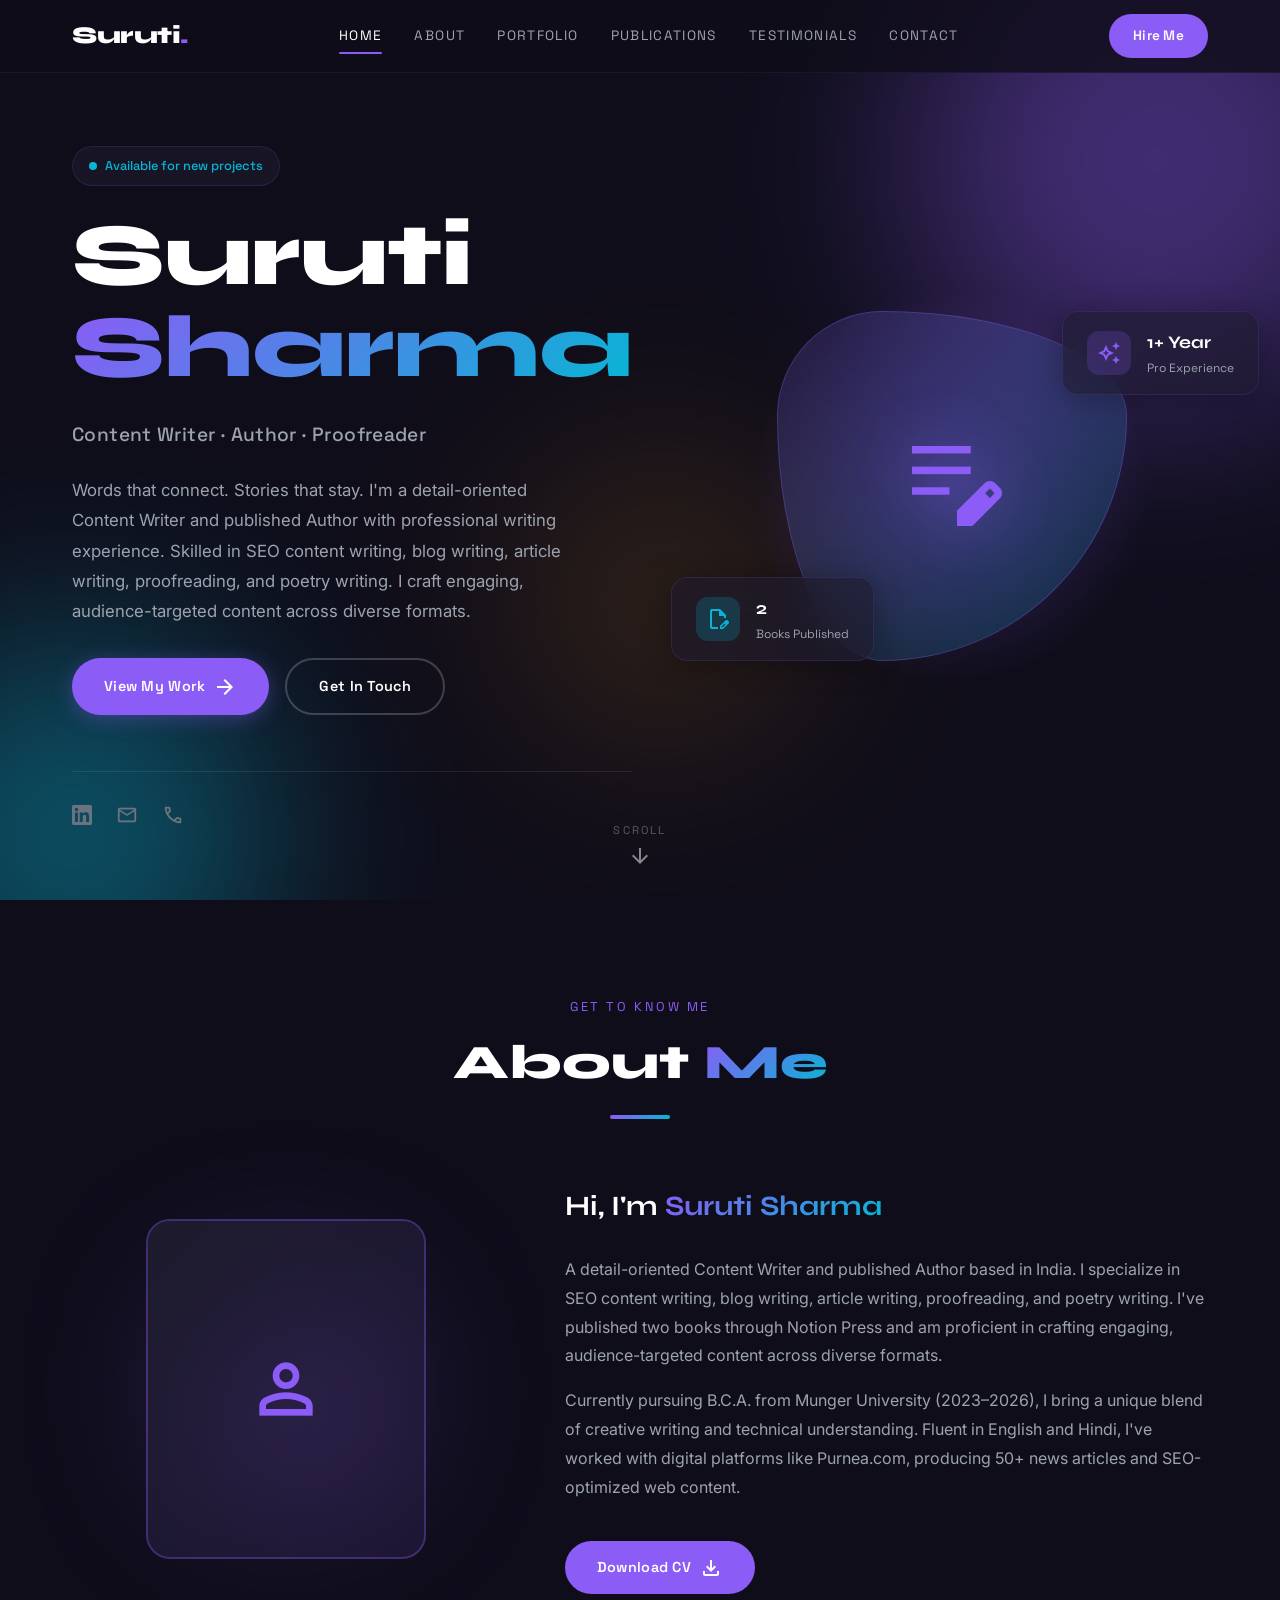
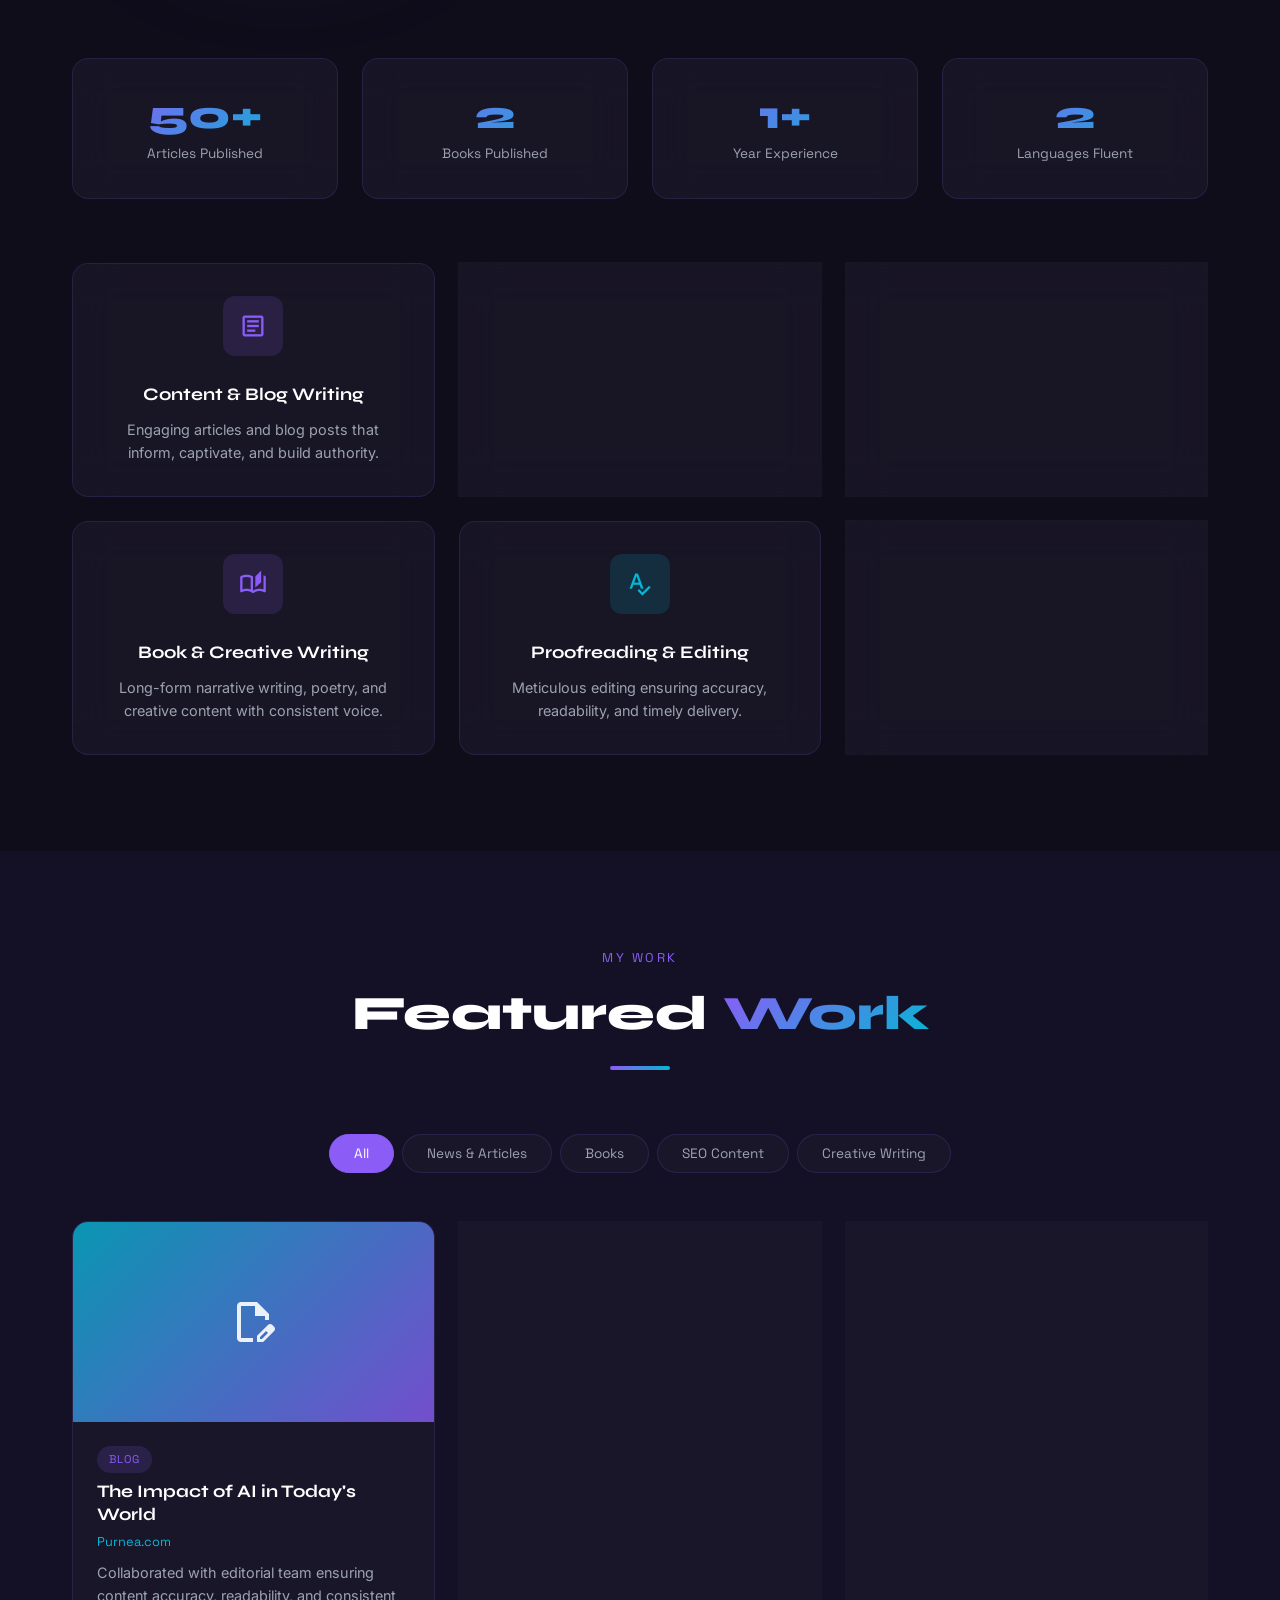
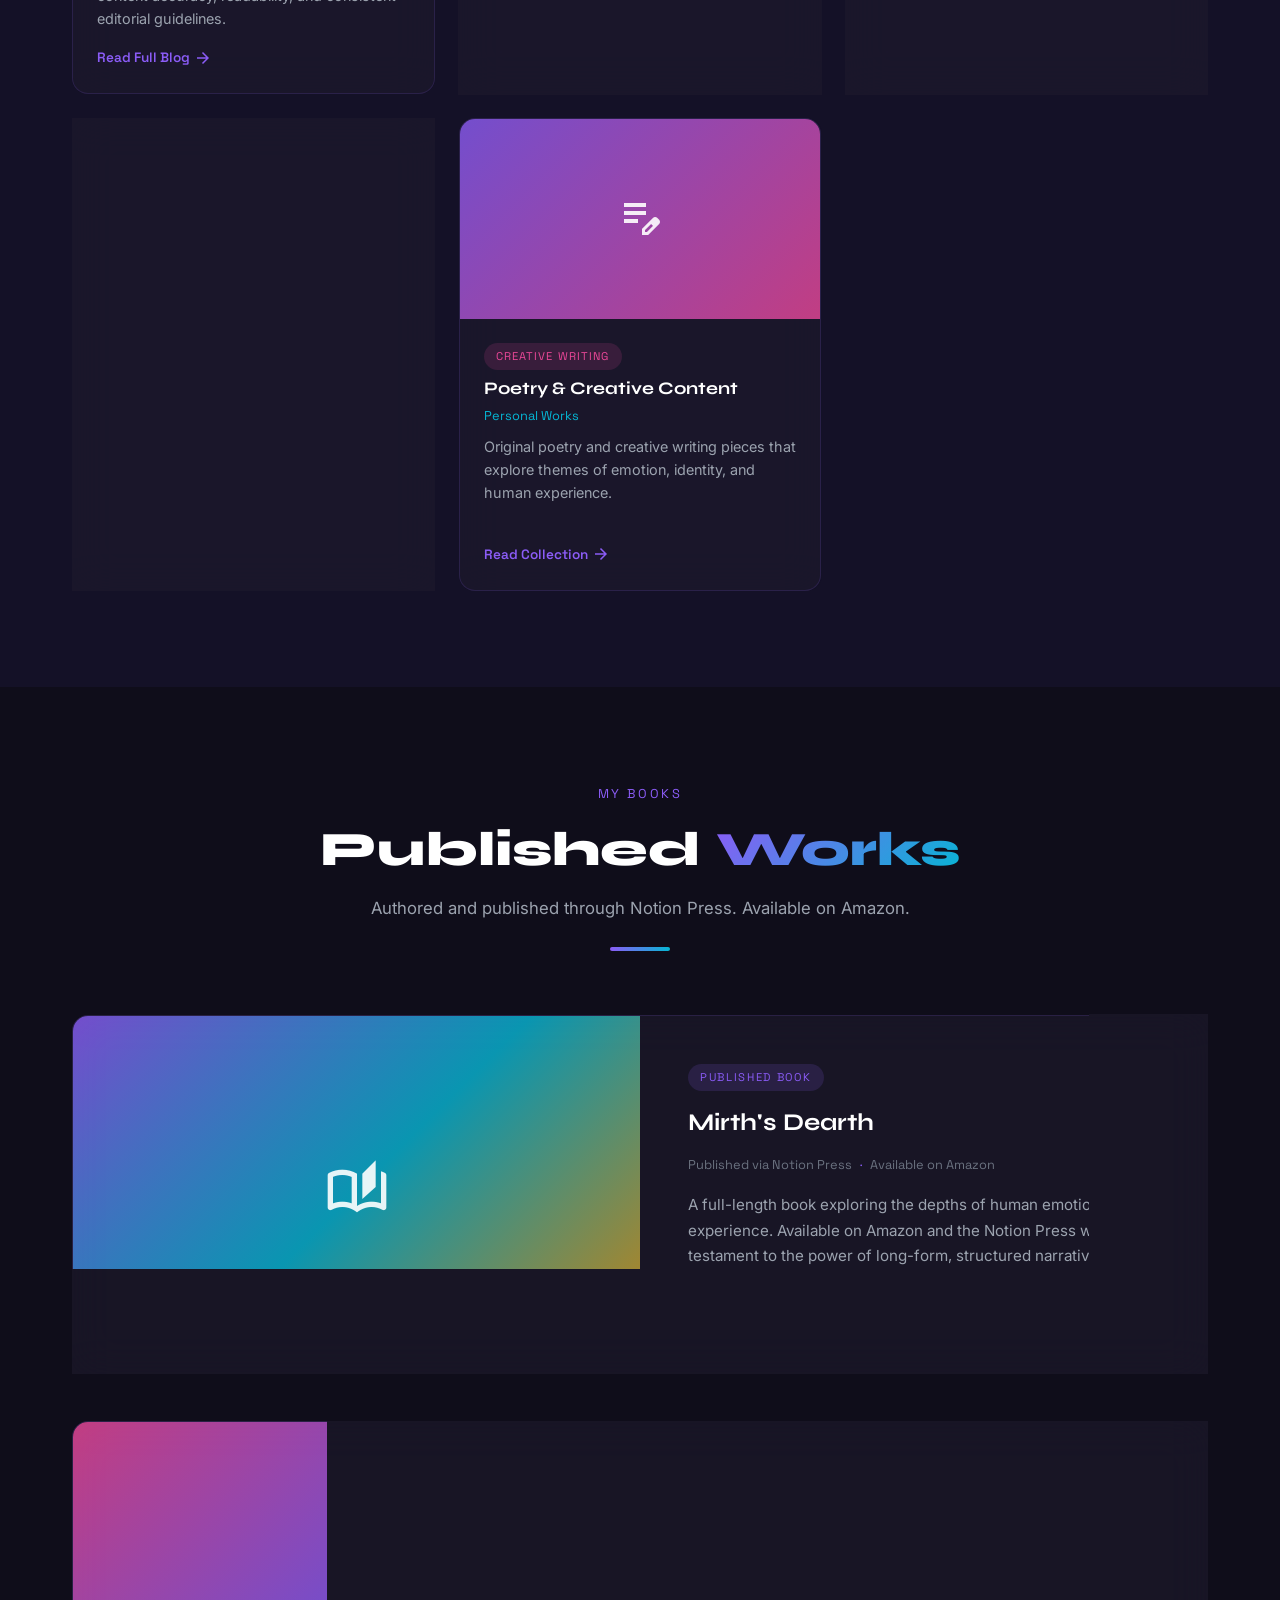
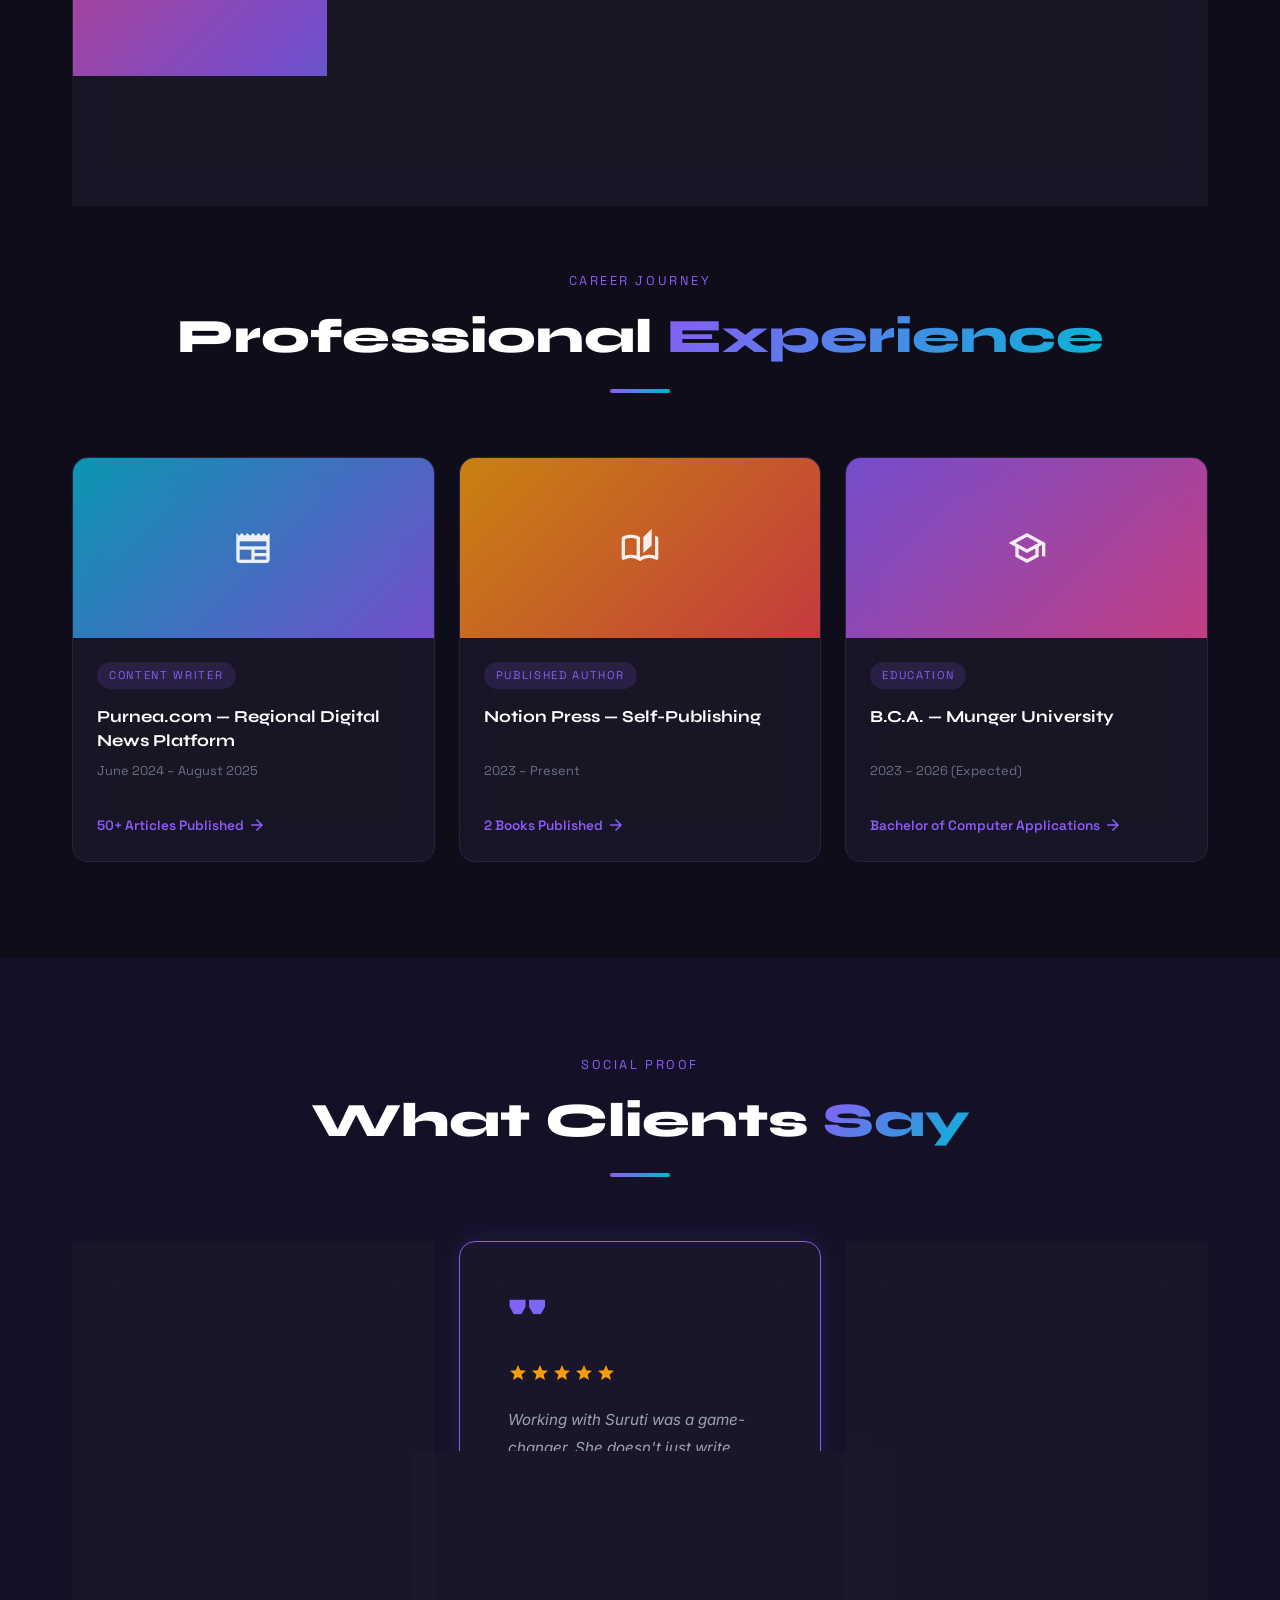
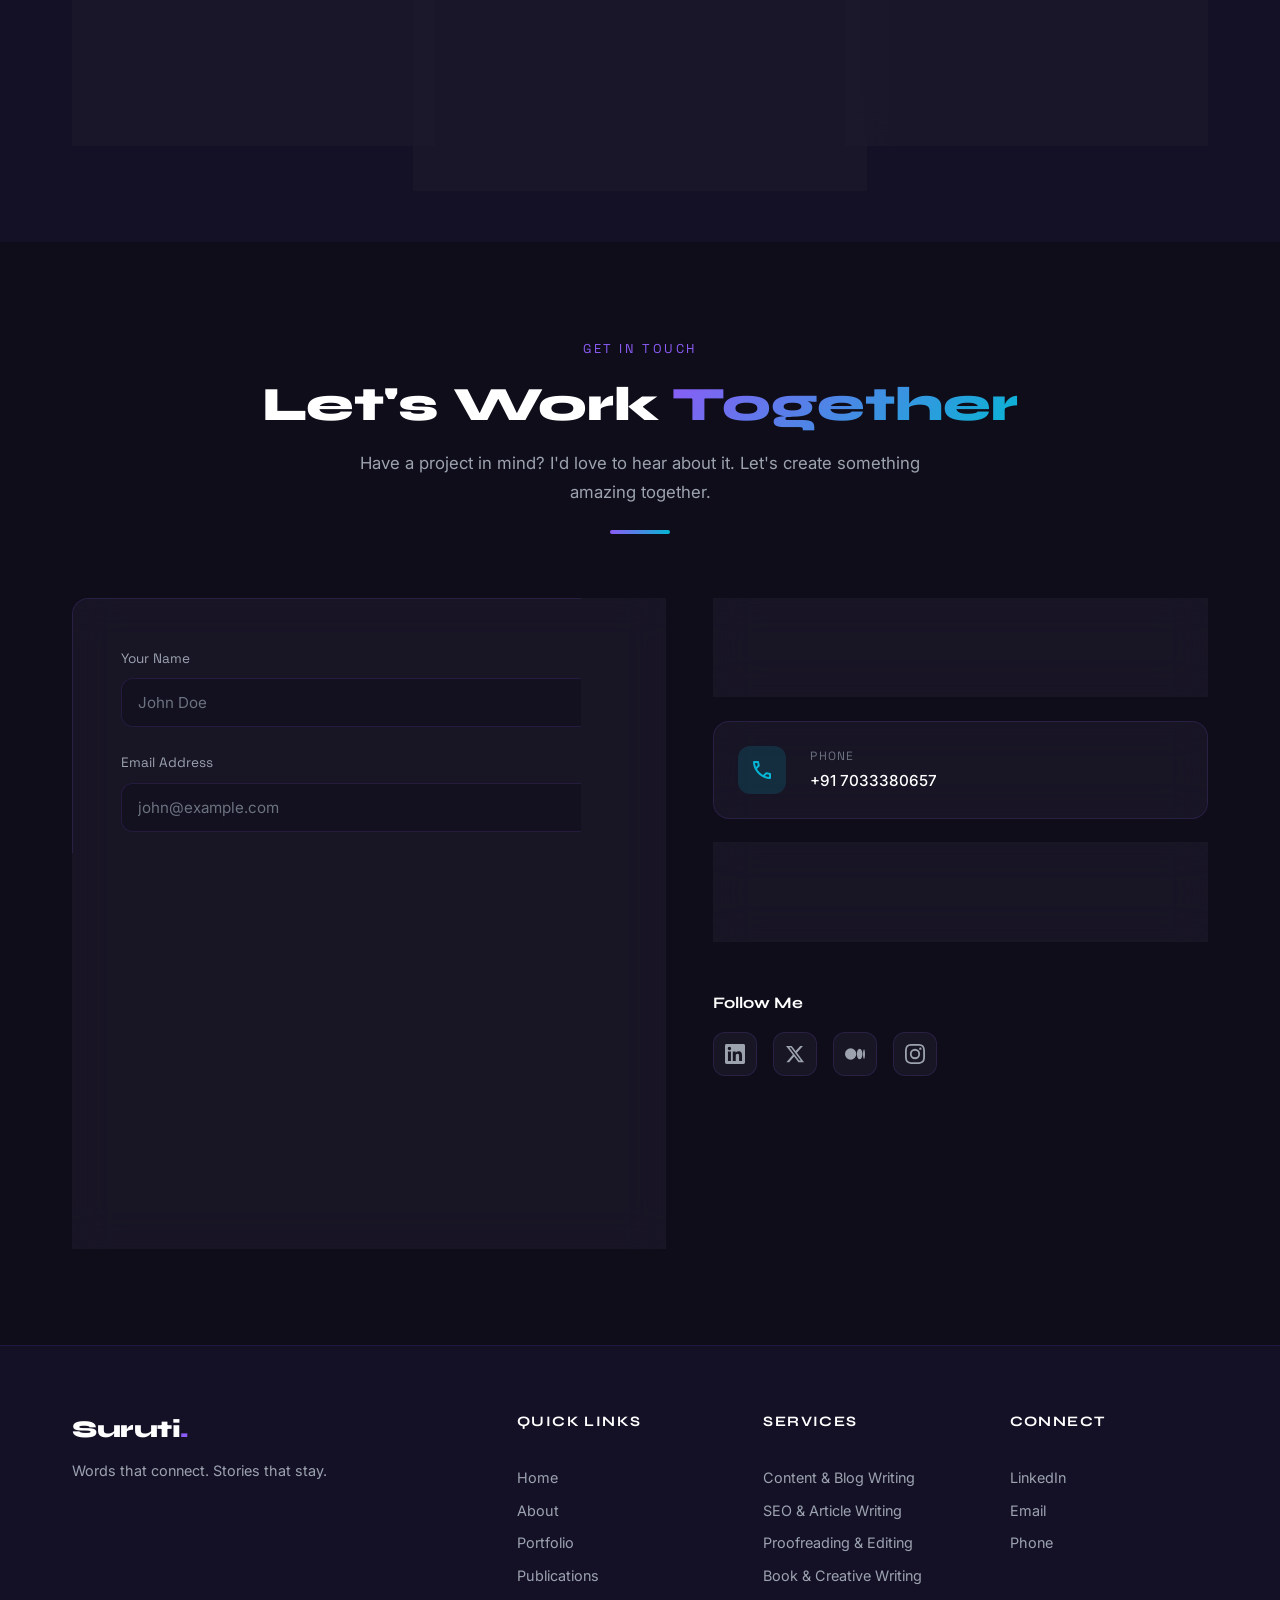
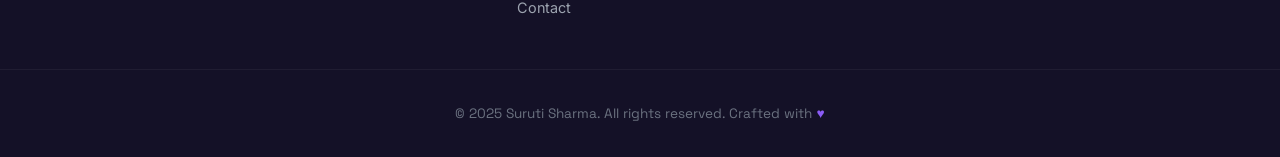
==== commit bf8cb407: "optimised blogs , fix link issue" ====
--- a/index.html
+++ b/index.html
@@ -227,6 +227,99 @@
 
             <!-- Portfolio Grid -->
             <div class="portfolio-grid" id="portfolioGrid" data-animate="fade-up">
+                
+                <!-- 1. IMPACT OF AI -->
+                <div class="portfolio-card glass-card" data-category="news">
+                    <div class="portfolio-thumb">
+                        <div class="portfolio-thumb-overlay">
+                            <span class="material-symbols-outlined">open_in_new</span>
+                        </div>
+                        <div class="portfolio-thumb-bg" style="background: linear-gradient(135deg, #06B6D4 0%, #8B5CF6 100%);"></div>
+                        <span class="material-symbols-outlined portfolio-thumb-icon">edit_document</span>
+                    </div>
+                    <div class="portfolio-info">
+                        <span class="portfolio-tag">Blog</span>
+                        <h4 class="portfolio-title">The Impact of AI in Today's World</h4>
+                        <p class="portfolio-client">Purnea.com</p>
+                        <p class="portfolio-desc">Collaborated with editorial team ensuring content accuracy, readability, and consistent editorial guidelines.</p>
+                        <a href="blog_impact_of_ai.html" target="_blank" class="portfolio-link">Read Full Blog <span class="material-symbols-outlined">arrow_forward</span></a>
+                    </div>
+                </div>
+
+                <!-- 2. SEO CONTENT -->
+                <div class="portfolio-card glass-card" data-category="seo">
+                    <div class="portfolio-thumb">
+                        <div class="portfolio-thumb-overlay">
+                            <span class="material-symbols-outlined">open_in_new</span>
+                        </div>
+                        <div class="portfolio-thumb-bg" style="background: linear-gradient(135deg, #06B6D4 0%, #10B981 100%);"></div>
+                        <span class="material-symbols-outlined portfolio-thumb-icon">trending_up</span>
+                    </div>
+                    <div class="portfolio-info">
+                        <span class="portfolio-tag tag-copy">SEO Content</span>
+                        <h4 class="portfolio-title">SEO-Optimized News Articles</h4>
+                        <p class="portfolio-client">Purnea.com</p>
+                        <p class="portfolio-desc">Wrote SEO-optimized articles highlighting key news stories for online readers with maximum search visibility.</p>
+                        <a href="blog_role_of_seo.html" target="_blank" class="portfolio-link">Read Full Blog <span class="material-symbols-outlined">arrow_forward</span></a>
+                    </div>
+                </div>
+
+                <!-- 3. BOOK 1 -->
+                <div class="portfolio-card glass-card" data-category="book">
+                    <div class="portfolio-thumb">
+                        <div class="portfolio-thumb-overlay">
+                            <span class="material-symbols-outlined">open_in_new</span>
+                        </div>
+                        <div class="portfolio-thumb-bg" style="background: linear-gradient(135deg, #F59E0B 0%, #EF4444 100%);"></div>
+                        <span class="material-symbols-outlined portfolio-thumb-icon">auto_stories</span>
+                    </div>
+                    <div class="portfolio-info">
+                        <span class="portfolio-tag tag-brand">Books</span>
+                        <h4 class="portfolio-title">Mirth's Dearth</h4>
+                        <p class="portfolio-client">Notion Press (Self-Publishing)</p>
+                        <p class="portfolio-desc">Full-length book published via Notion Press. Available on Amazon and Notion Press website.</p>
+                        <a href="#" class="portfolio-link">View on Amazon <span class="material-symbols-outlined">arrow_forward</span></a>
+                    </div>
+                </div>
+
+                <!-- 4. BOOK 2 -->
+                <div class="portfolio-card glass-card" data-category="book">
+                    <div class="portfolio-thumb">
+                        <div class="portfolio-thumb-overlay">
+                            <span class="material-symbols-outlined">open_in_new</span>
+                        </div>
+                        <div class="portfolio-thumb-bg" style="background: linear-gradient(135deg, #EC4899 0%, #8B5CF6 100%);"></div>
+                        <span class="material-symbols-outlined portfolio-thumb-icon">menu_book</span>
+                    </div>
+                    <div class="portfolio-info">
+                        <span class="portfolio-tag tag-brand">Books</span>
+                        <h4 class="portfolio-title">Darkness Bloomed into Lovelights</h4>
+                        <p class="portfolio-client">Notion Press (Self-Publishing)</p>
+                        <p class="portfolio-desc">Published creative work showcasing long-form narrative writing with consistent and evocative voice.</p>
+                        <a href="#" class="portfolio-link">View on Notion Press <span class="material-symbols-outlined">arrow_forward</span></a>
+                    </div>
+                </div>
+
+                <!-- 5. POETRY (DUMMY HTML) -->
+                <div class="portfolio-card glass-card" data-category="creative">
+                    <div class="portfolio-thumb">
+                        <div class="portfolio-thumb-overlay">
+                            <span class="material-symbols-outlined">open_in_new</span>
+                        </div>
+                        <div class="portfolio-thumb-bg" style="background: linear-gradient(135deg, #8B5CF6 0%, #EC4899 100%);"></div>
+                        <span class="material-symbols-outlined portfolio-thumb-icon">edit_note</span>
+                    </div>
+                    <div class="portfolio-info">
+                        <span class="portfolio-tag tag-case">Creative Writing</span>
+                        <h4 class="portfolio-title">Poetry & Creative Content</h4>
+                        <p class="portfolio-client">Personal Works</p>
+                        <p class="portfolio-desc">Original poetry and creative writing pieces that explore themes of emotion, identity, and human experience.</p>
+                        <a href="blog_poetry.html" target="_blank" class="portfolio-link">Read Collection <span class="material-symbols-outlined">arrow_forward</span></a>
+                    </div>
+                </div>
+
+                <!-- COMMENTED OUT PDF CARDS -->
+                <!-- 
                 <div class="portfolio-card glass-card" data-category="news">
                     <div class="portfolio-thumb">
                         <div class="portfolio-thumb-overlay">
@@ -243,91 +336,7 @@
                         <a href="assets/files/purnea-articles.pdf" target="_blank" class="portfolio-link">Read Articles (PDF) <span class="material-symbols-outlined">arrow_forward</span></a>
                     </div>
                 </div>
-
-                <div class="portfolio-card glass-card" data-category="book">
-                    <div class="portfolio-thumb">
-                        <div class="portfolio-thumb-overlay">
-                            <span class="material-symbols-outlined">open_in_new</span>
-                        </div>
-                        <div class="portfolio-thumb-bg" style="background: linear-gradient(135deg, #F59E0B 0%, #EF4444 100%);"></div>
-                        <span class="material-symbols-outlined portfolio-thumb-icon">auto_stories</span>
-                    </div>
-                    <div class="portfolio-info">
-                        <span class="portfolio-tag tag-brand">Books</span>
-                        <h4 class="portfolio-title">Mirth's Dearth</h4>
-                        <p class="portfolio-client">Notion Press (Self-Publishing)</p>
-                        <p class="portfolio-desc">Full-length book published via Notion Press. Available on Amazon and Notion Press website.</p>
-                        <a href="#" class="portfolio-link">View on Amazon <span class="material-symbols-outlined">arrow_forward</span></a>
-                    </div>
-                </div>
-
-                <div class="portfolio-card glass-card" data-category="book">
-                    <div class="portfolio-thumb">
-                        <div class="portfolio-thumb-overlay">
-                            <span class="material-symbols-outlined">open_in_new</span>
-                        </div>
-                        <div class="portfolio-thumb-bg" style="background: linear-gradient(135deg, #EC4899 0%, #8B5CF6 100%);"></div>
-                        <span class="material-symbols-outlined portfolio-thumb-icon">menu_book</span>
-                    </div>
-                    <div class="portfolio-info">
-                        <span class="portfolio-tag tag-brand">Books</span>
-                        <h4 class="portfolio-title">Darkness Bloomed into Lovelights</h4>
-                        <p class="portfolio-client">Notion Press (Self-Publishing)</p>
-                        <p class="portfolio-desc">Published creative work showcasing long-form narrative writing with consistent and evocative voice.</p>
-                        <a href="#" class="portfolio-link">View on Notion Press <span class="material-symbols-outlined">arrow_forward</span></a>
-                    </div>
-                </div>
-
-                <div class="portfolio-card glass-card" data-category="seo">
-                    <div class="portfolio-thumb">
-                        <div class="portfolio-thumb-overlay">
-                            <span class="material-symbols-outlined">open_in_new</span>
-                        </div>
-                        <div class="portfolio-thumb-bg" style="background: linear-gradient(135deg, #06B6D4 0%, #10B981 100%);"></div>
-                        <span class="material-symbols-outlined portfolio-thumb-icon">trending_up</span>
-                    </div>
-                    <div class="portfolio-info">
-                        <span class="portfolio-tag tag-copy">SEO Content</span>
-                        <h4 class="portfolio-title">SEO-Optimized News Articles</h4>
-                        <p class="portfolio-client">Purnea.com</p>
-                        <p class="portfolio-desc">Wrote SEO-optimized articles highlighting key news stories for online readers with maximum search visibility.</p>
-                        <a href="assets/files/seo-articles.pdf" target="_blank" class="portfolio-link">Read Articles (PDF) <span class="material-symbols-outlined">arrow_forward</span></a>
-                    </div>
-                </div>
-
-                <div class="portfolio-card glass-card" data-category="creative">
-                    <div class="portfolio-thumb">
-                        <div class="portfolio-thumb-overlay">
-                            <span class="material-symbols-outlined">open_in_new</span>
-                        </div>
-                        <div class="portfolio-thumb-bg" style="background: linear-gradient(135deg, #8B5CF6 0%, #EC4899 100%);"></div>
-                        <span class="material-symbols-outlined portfolio-thumb-icon">edit_note</span>
-                    </div>
-                    <div class="portfolio-info">
-                        <span class="portfolio-tag tag-case">Creative Writing</span>
-                        <h4 class="portfolio-title">Poetry & Creative Content</h4>
-                        <p class="portfolio-client">Personal Works</p>
-                        <p class="portfolio-desc">Original poetry and creative writing pieces that explore themes of emotion, identity, and human experience.</p>
-                        <a href="assets/files/poetry-collection.pdf" target="_blank" class="portfolio-link">Read Collection (PDF) <span class="material-symbols-outlined">arrow_forward</span></a>
-                    </div>
-                </div>
-
-                <div class="portfolio-card glass-card" data-category="news">
-                    <div class="portfolio-thumb">
-                        <div class="portfolio-thumb-overlay">
-                            <span class="material-symbols-outlined">open_in_new</span>
-                        </div>
-                        <div class="portfolio-thumb-bg" style="background: linear-gradient(135deg, #06B6D4 0%, #8B5CF6 100%);"></div>
-                        <span class="material-symbols-outlined portfolio-thumb-icon">edit_document</span>
-                    </div>
-                    <div class="portfolio-info">
-                        <span class="portfolio-tag">News & Articles</span>
-                        <h4 class="portfolio-title">Editorial Collaboration & Content</h4>
-                        <p class="portfolio-client">Purnea.com</p>
-                        <p class="portfolio-desc">Collaborated with editorial team ensuring content accuracy, readability, and consistent editorial guidelines.</p>
-                        <a href="assets/files/editorial-presentation.pptx" target="_blank" class="portfolio-link">View Presentation (PPT) <span class="material-symbols-outlined">download</span></a>
-                    </div>
-                </div>
+                -->
             </div>
         </div>
     </section>
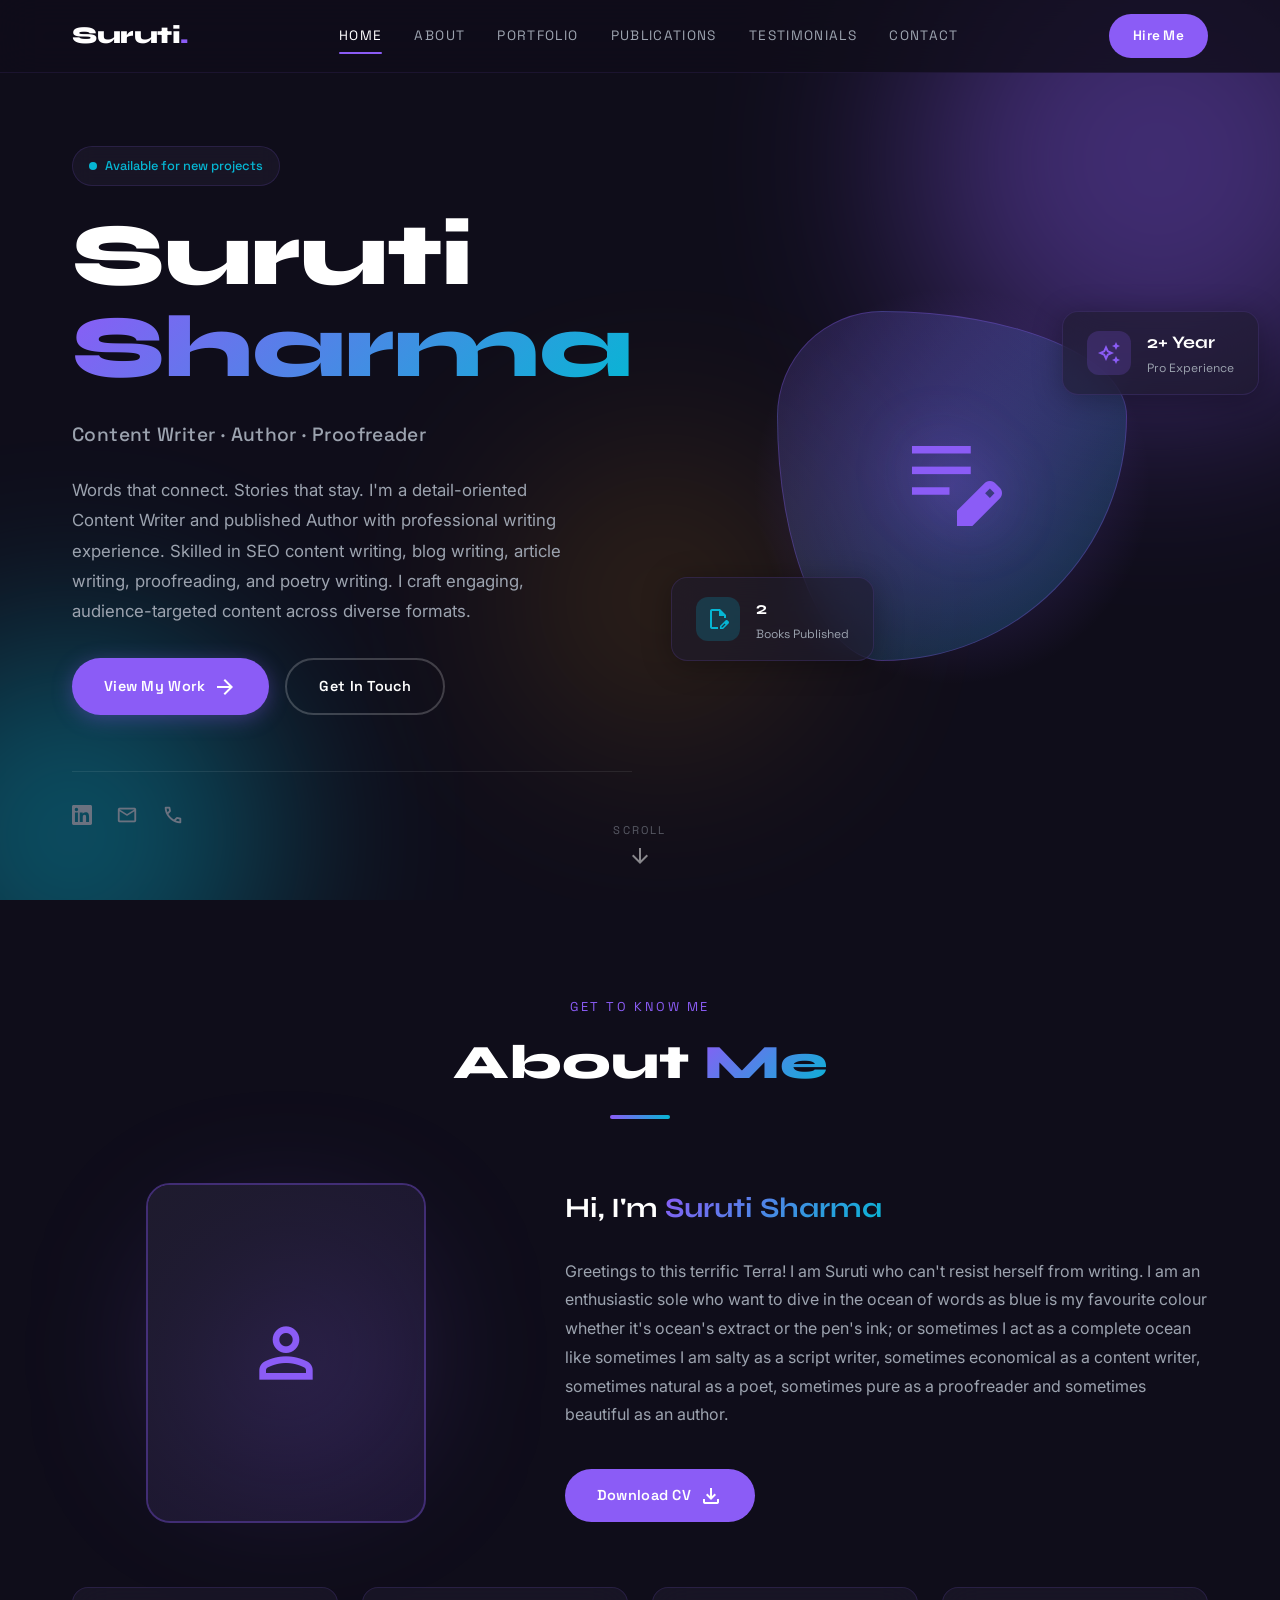
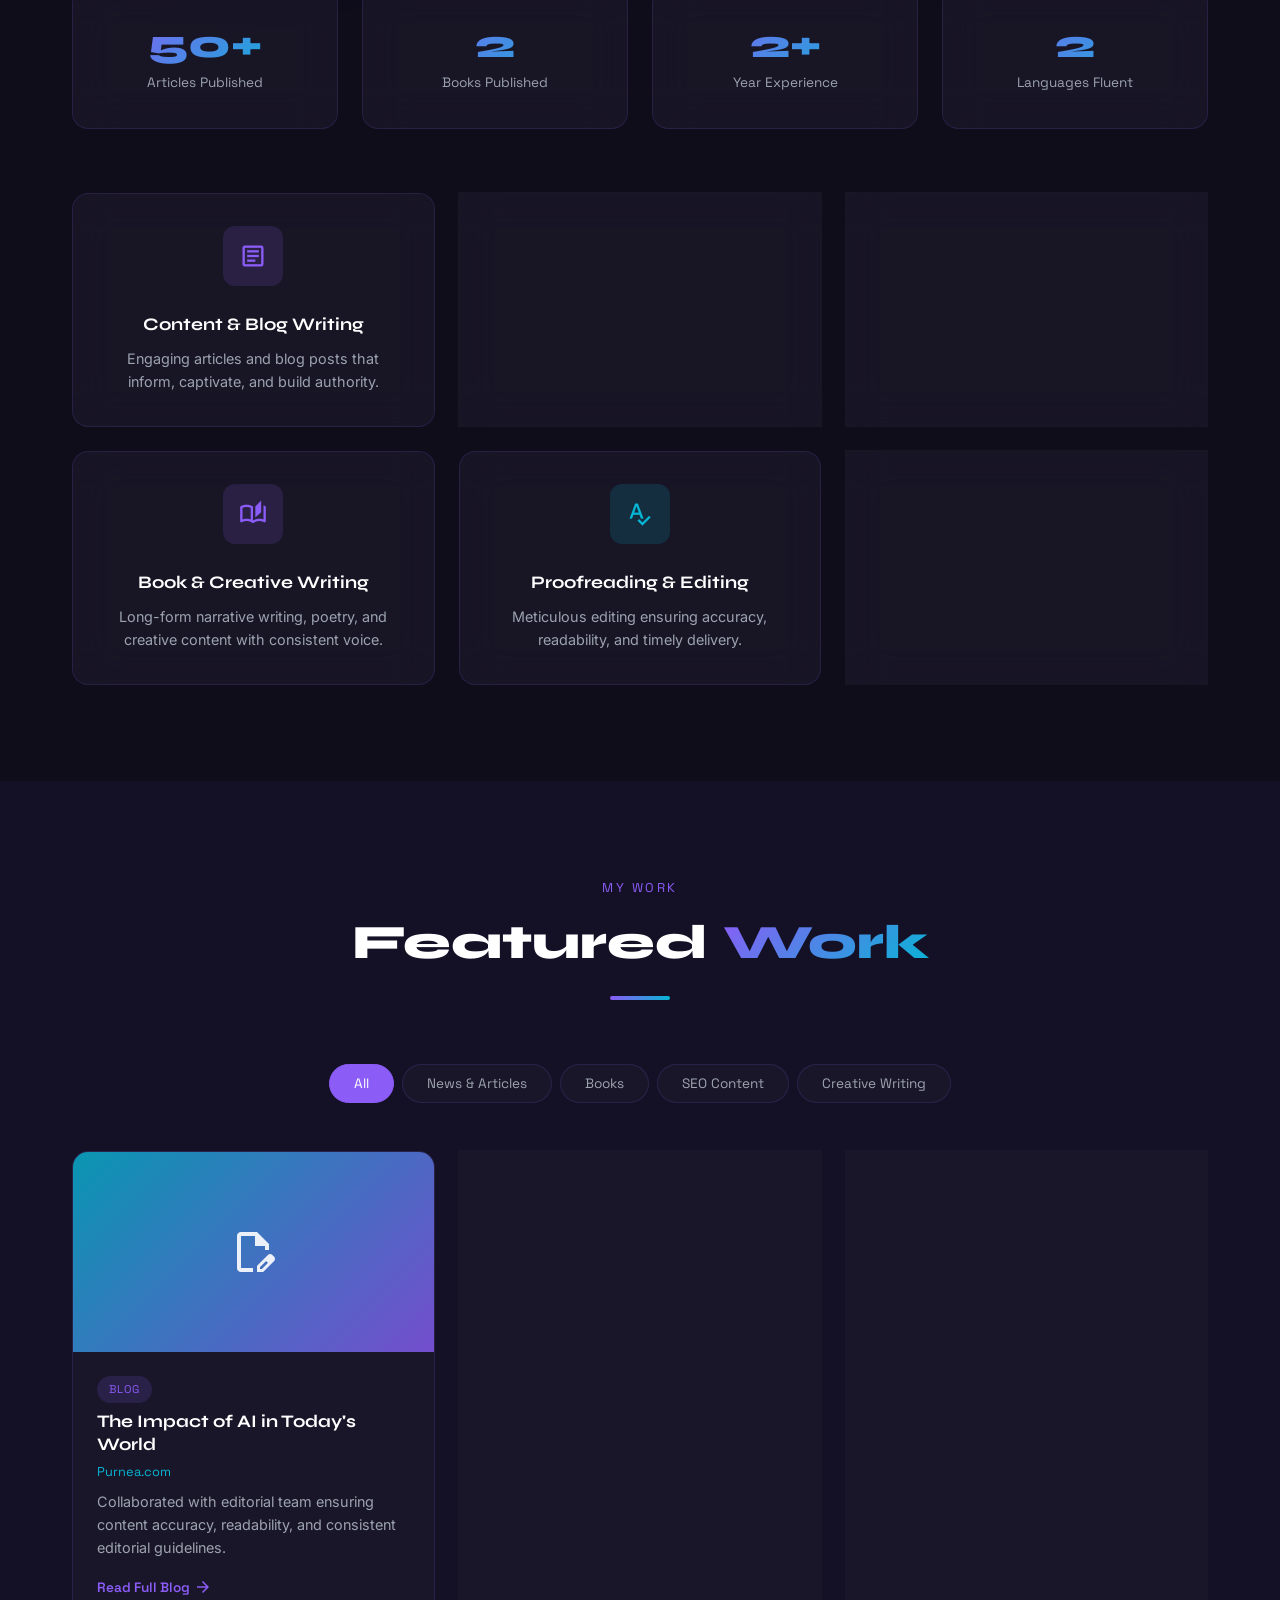
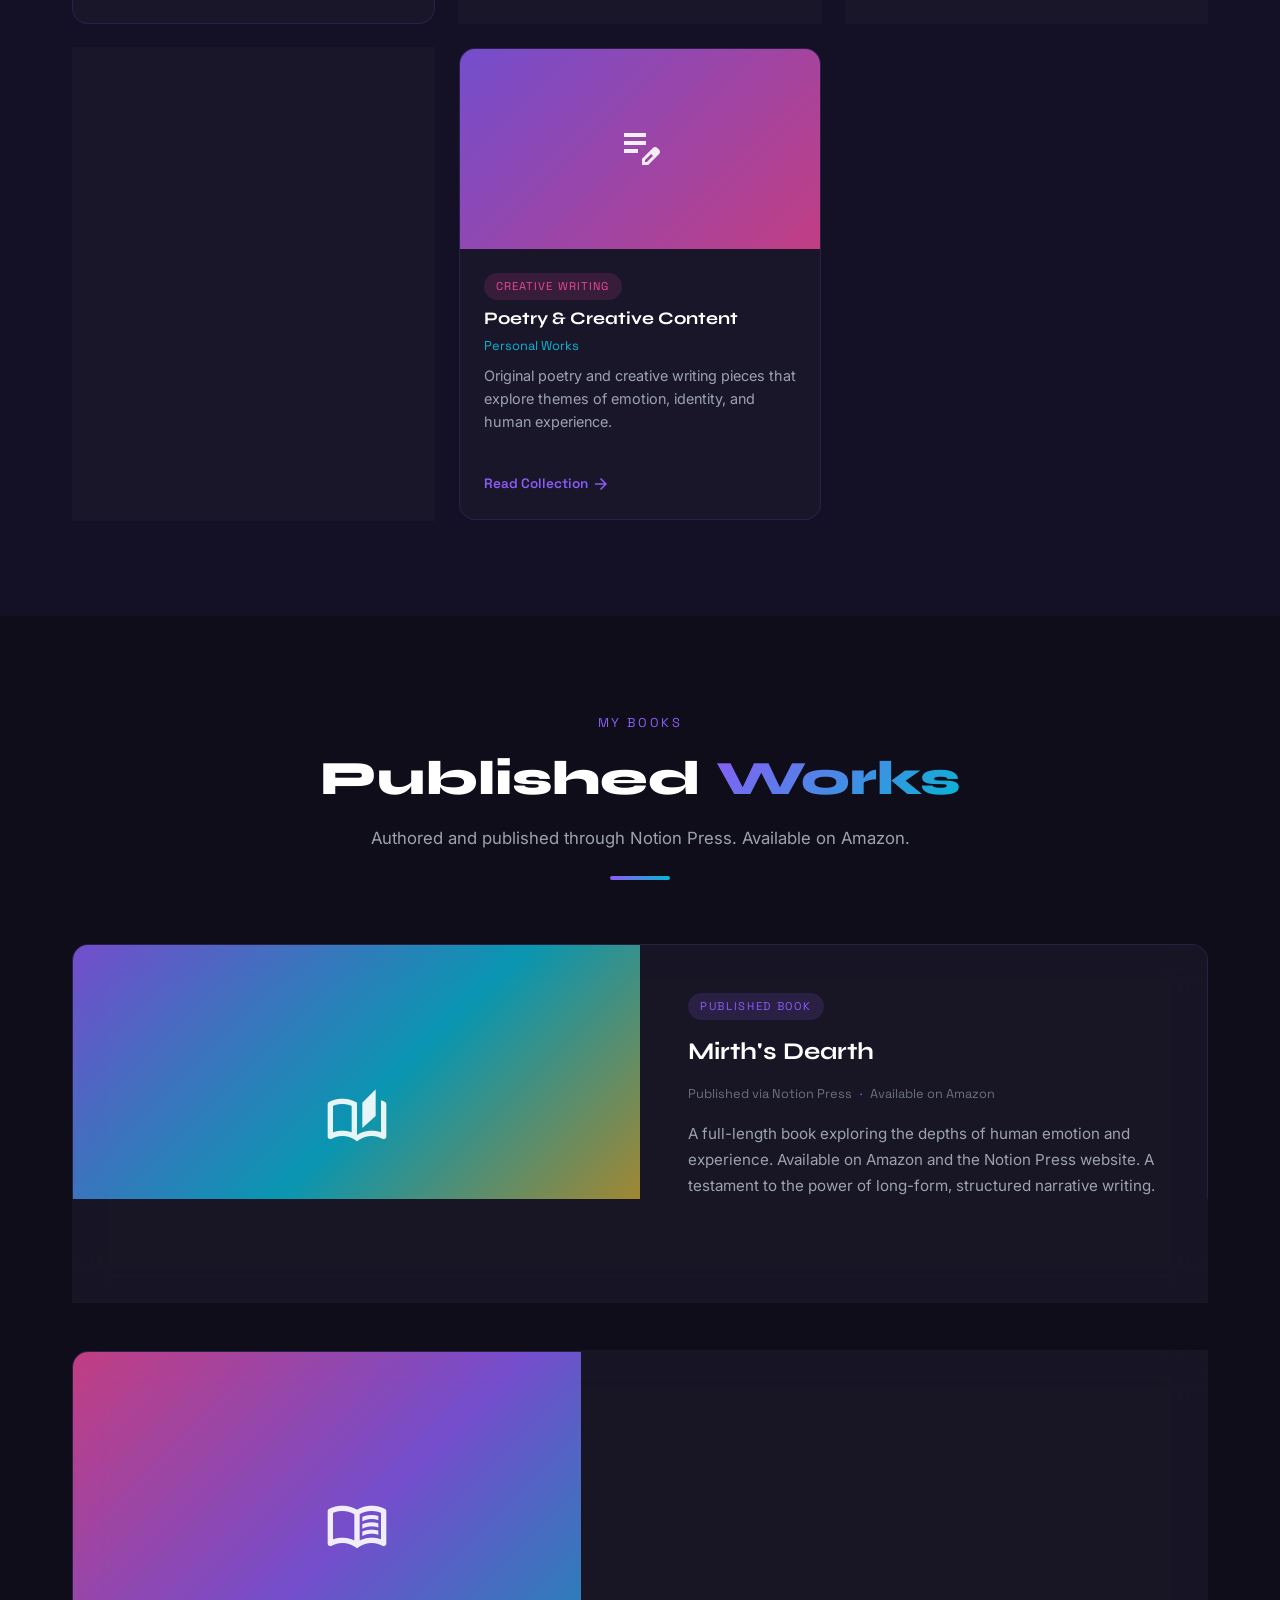
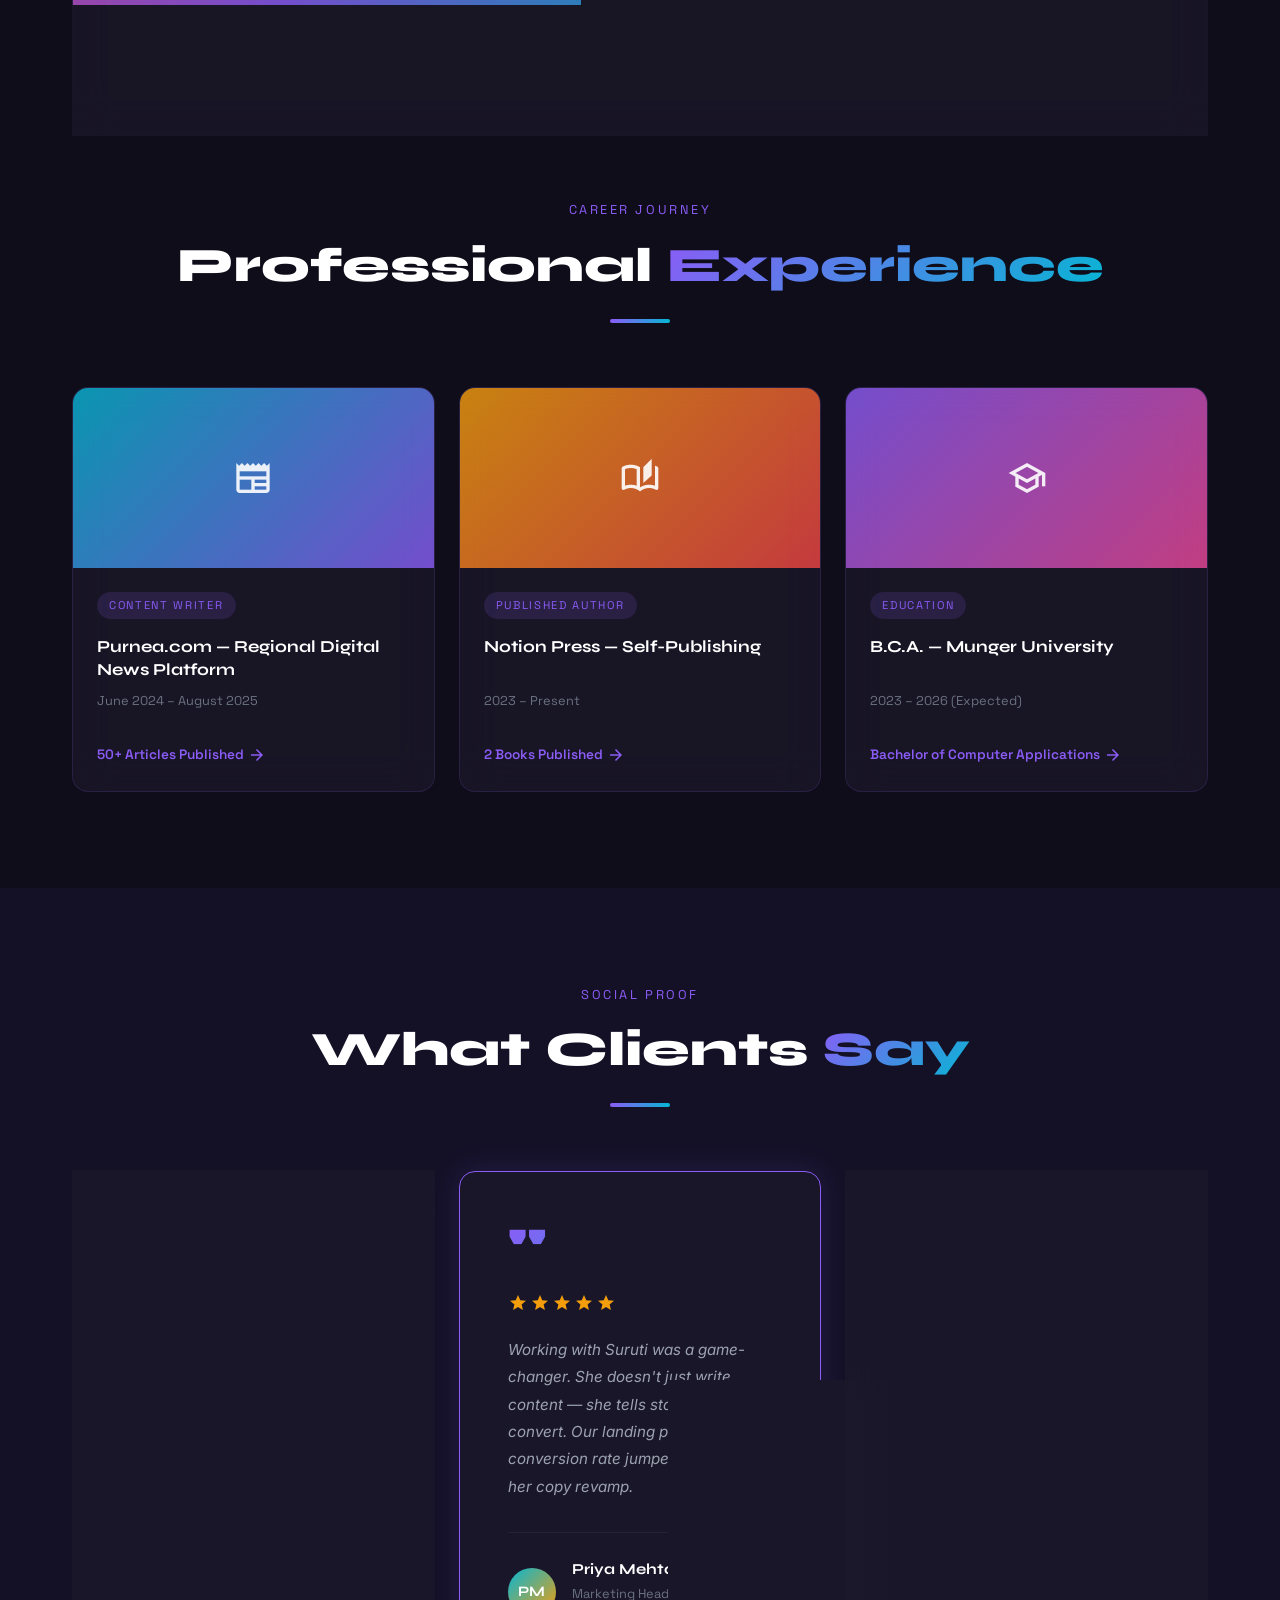
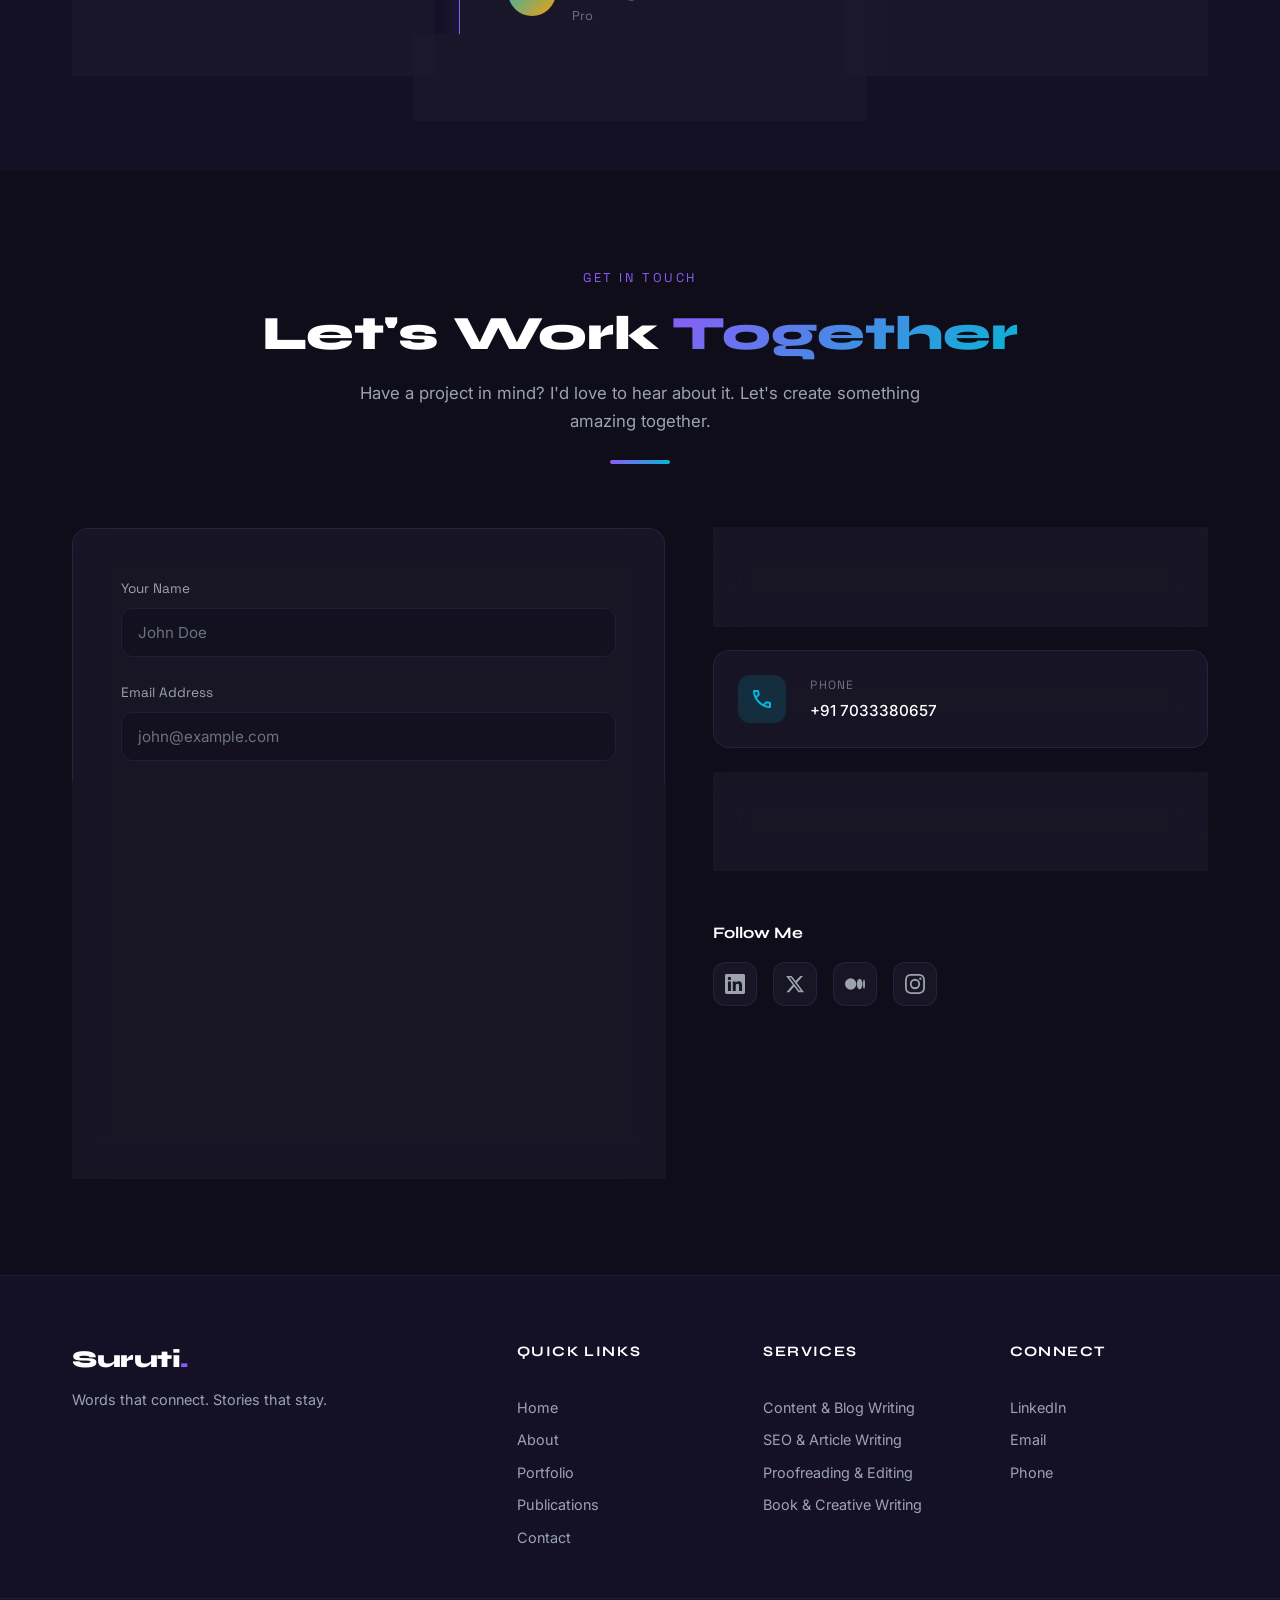
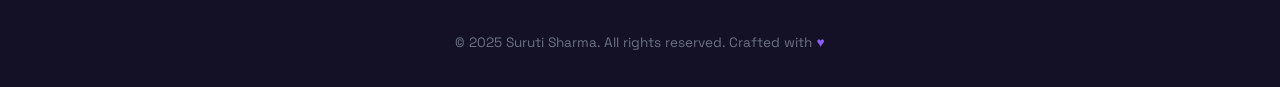
==== commit b7687113: "updated links , bio and added content in poerty" ====
--- a/index.html
+++ b/index.html
@@ -92,7 +92,7 @@
                         <span class="material-symbols-outlined" style="color: #8B5CF6;">auto_awesome</span>
                     </div>
                     <div>
-                        <p class="floating-card-title">1+ Year</p>
+                        <p class="floating-card-title">2+ Year</p>
                         <p class="floating-card-label">Pro Experience</p>
                     </div>
                 </div>
@@ -140,10 +140,7 @@
                 <div class="about-bio">
                     <h3 class="about-greeting">Hi, I'm <span class="gradient-text">Suruti Sharma</span></h3>
                     <p class="about-text">
-                        A detail-oriented Content Writer and published Author based in India. I specialize in SEO content writing, blog writing, article writing, proofreading, and poetry writing. I've published two books through Notion Press and am proficient in crafting engaging, audience-targeted content across diverse formats.
-                    </p>
-                    <p class="about-text">
-                        Currently pursuing B.C.A. from Munger University (2023–2026), I bring a unique blend of creative writing and technical understanding. Fluent in English and Hindi, I've worked with digital platforms like Purnea.com, producing 50+ news articles and SEO-optimized web content.
+                        Greetings to this terrific Terra! I am Suruti who can't resist herself from writing. I am an enthusiastic sole who want to dive in the ocean of words as blue is my favourite colour whether it's ocean's extract or the pen's ink; or sometimes I act as a complete ocean like sometimes I am salty as a script writer, sometimes economical as a content writer, sometimes natural as a poet, sometimes pure as a proofreader and sometimes beautiful as an author.
                     </p>
                     <a href="assets/resume/client%20resume%20.jpeg" download="Suruti_Sharma_Resume.jpeg" class="btn btn-primary" style="margin-top: 1.5rem;">Download CV <span class="material-symbols-outlined">download</span></a>
                 </div>
@@ -160,7 +157,7 @@
                     <span class="stat-label">Books Published</span>
                 </div>
                 <div class="stat-item">
-                    <span class="stat-number">1+</span>
+                    <span class="stat-number">2+</span>
                     <span class="stat-label">Year Experience</span>
                 </div>
                 <div class="stat-item">
@@ -278,7 +275,7 @@
                         <h4 class="portfolio-title">Mirth's Dearth</h4>
                         <p class="portfolio-client">Notion Press (Self-Publishing)</p>
                         <p class="portfolio-desc">Full-length book published via Notion Press. Available on Amazon and Notion Press website.</p>
-                        <a href="#" class="portfolio-link">View on Amazon <span class="material-symbols-outlined">arrow_forward</span></a>
+                        <a href="https://notionpress.com/in/read/mirth-s-dearth?utm_source=share_publish_email&utm_medium=whatsapp" target="_blank" class="portfolio-link">View on Notion Press <span class="material-symbols-outlined">arrow_forward</span></a>
                     </div>
                 </div>
 
@@ -296,7 +293,7 @@
                         <h4 class="portfolio-title">Darkness Bloomed into Lovelights</h4>
                         <p class="portfolio-client">Notion Press (Self-Publishing)</p>
                         <p class="portfolio-desc">Published creative work showcasing long-form narrative writing with consistent and evocative voice.</p>
-                        <a href="#" class="portfolio-link">View on Notion Press <span class="material-symbols-outlined">arrow_forward</span></a>
+                        <a href="https://notionpress.com/in/read/darkness-bloomed-into-lovelights?srsltid=AfmBOoptkzh-YP9EJ_R7D-R_hXfiggp1h04xgpK74RNloMfCqz1nRxKP" target="_blank" class="portfolio-link">View on Notion Press <span class="material-symbols-outlined">arrow_forward</span></a>
                     </div>
                 </div>
 
@@ -598,12 +595,9 @@
                             <a href="https://linkedin.com/in/surutisharma" target="_blank" class="contact-social-btn" aria-label="LinkedIn"><svg width="20" height="20" fill="currentColor" viewBox="0 0 24 24"><path d="M20.447 20.452h-3.554v-5.569c0-1.328-.027-3.037-1.852-3.037-1.853 0-2.136 1.445-2.136 2.939v5.667H9.351V9h3.414v1.561h.046c.477-.9 1.637-1.85 3.37-1.85 3.601 0 4.267 2.37 4.267 5.455v6.286zM5.337 7.433a2.062 2.062 0 01-2.063-2.065 2.064 2.064 0 112.063 2.065zm1.782 13.019H3.555V9h3.564v11.452zM22.225 0H1.771C.792 0 0 .774 0 1.729v20.542C0 23.227.792 24 1.771 24h20.451C23.2 24 24 23.227 24 22.271V1.729C24 .774 23.2 0 22.222 0h.003z"/></svg></a>
                             <a href="#" class="contact-social-btn" aria-label="Twitter"><svg width="20" height="20" fill="currentColor" viewBox="0 0 24 24"><path d="M18.244 2.25h3.308l-7.227 8.26 8.502 11.24H16.17l-5.214-6.817L4.99 21.75H1.68l7.73-8.835L1.254 2.25H8.08l4.713 6.231zm-1.161 17.52h1.833L7.084 4.126H5.117z"/></svg></a>
                             <a href="#" class="contact-social-btn" aria-label="Medium"><svg width="20" height="20" fill="currentColor" viewBox="0 0 24 24"><path d="M13.54 12a6.8 6.8 0 01-6.77 6.82A6.8 6.8 0 010 12a6.8 6.8 0 016.77-6.82A6.8 6.8 0 0113.54 12zM20.96 12c0 3.54-1.51 6.42-3.38 6.42-1.86 0-3.38-2.88-3.38-6.42s1.52-6.42 3.38-6.42 3.38 2.88 3.38 6.42M24 12c0 3.17-.53 5.75-1.19 5.75-.66 0-1.19-2.58-1.19-5.75s.53-5.75 1.19-5.75C23.47 6.25 24 8.83 24 12z"/></svg></a>
-                            <a href="#" class="contact-social-btn" aria-label="Instagram"><svg width="20" height="20" fill="currentColor" viewBox="0 0 24 24"><path d="M12 2.163c3.204 0 3.584.012 4.85.07 3.252.148 4.771 1.691 4.919 4.919.058 1.265.069 1.645.069 4.849 0 3.205-.012 3.584-.069 4.849-.149 3.225-1.664 4.771-4.919 4.919-1.266.058-1.644.07-4.85.07-3.204 0-3.584-.012-4.849-.07-3.26-.149-4.771-1.699-4.919-4.92-.058-1.265-.07-1.644-.07-4.849 0-3.204.013-3.583.07-4.849.149-3.227 1.664-4.771 4.919-4.919 1.266-.057 1.645-.069 4.849-.069zM12 0C8.741 0 8.333.014 7.053.072 2.695.272.273 2.69.073 7.052.014 8.333 0 8.741 0 12c0 3.259.014 3.668.072 4.948.2 4.358 2.618 6.78 6.98 6.98C8.333 23.986 8.741 24 12 24c3.259 0 3.668-.014 4.948-.072 4.354-.2 6.782-2.618 6.979-6.98.059-1.28.073-1.689.073-4.948 0-3.259-.014-3.667-.072-4.947-.196-4.354-2.617-6.78-6.979-6.98C15.668.014 15.259 0 12 0zm0 5.838a6.162 6.162 0 100 12.324 6.162 6.162 0 000-12.324zM12 16a4 4 0 110-8 4 4 0 010 8zm6.406-11.845a1.44 1.44 0 100 2.881 1.44 1.44 0 000-2.881z"/></svg></a>
-                        </div>
-                    </div>
-                </div>
-            </div>
-        </div>
+                            <a href="https://www.instagram.com/suruti___sharma/" class="contact-social-btn" aria-label="Instagram"><svg width="20" height="20" fill="currentColor" viewBox="0 0 24 24"><path d="M12 2.163c3.204 0 3.584.012 4.85.07 3.252.148 4.771 1.691 4.919 4.919.058 1.265.069 1.645.069 4.849 0 3.205-.012 3.584-.069 4.849-.149 3.225-1.664 4.771-4.919 4.919-1.266.058-1.644.07-4.85.07-3.204 0-3.584-.012-4.849-.07-3.26-.149-4.771-1.699-4.919-4.92-.058-1.265-.07-1.644-.07-4.849 0-3.204.013-3.583.07-4.849.149-3.227 1.664-4.771 4.919-4.919 1.266-.057 1.645-.069 4.849-.069zM12 0C8.741 0 8.333.014 7.053.072 2.695.272.273 2.69.073 7.052.014 8.333 0 8.741 0 12c0 3.259.014 3.668.072 4.948.2 4.358 2.618 6.78 6.98 6.98C8.333 23.986 8.741 24 12 24c3.259 0 3.668-.014 4.948-.072 4.354-.2 6.782-2.618 6.979-6.98.059-1.28.073-1.689.073-4.948 0-3.259-.014-3.667-.072-4.947-.196-4.354-2.617-6.78-6.979-6.98C15.668.014 15.259 0 12 0zm0 5.838a6.162 6.162 0 100 12.324 6.162 6.162 0 000-12.324zM12 16a4 4 0 110-8 4 4 0 010 8zm6.406-11.845a1.44 1.44 0 100 2.881 1.44 1.44 0 000-2.881z"/></svg></a>
+                        </div>
+                    </div>
     </section>
 
     <!-- ============================================= -->
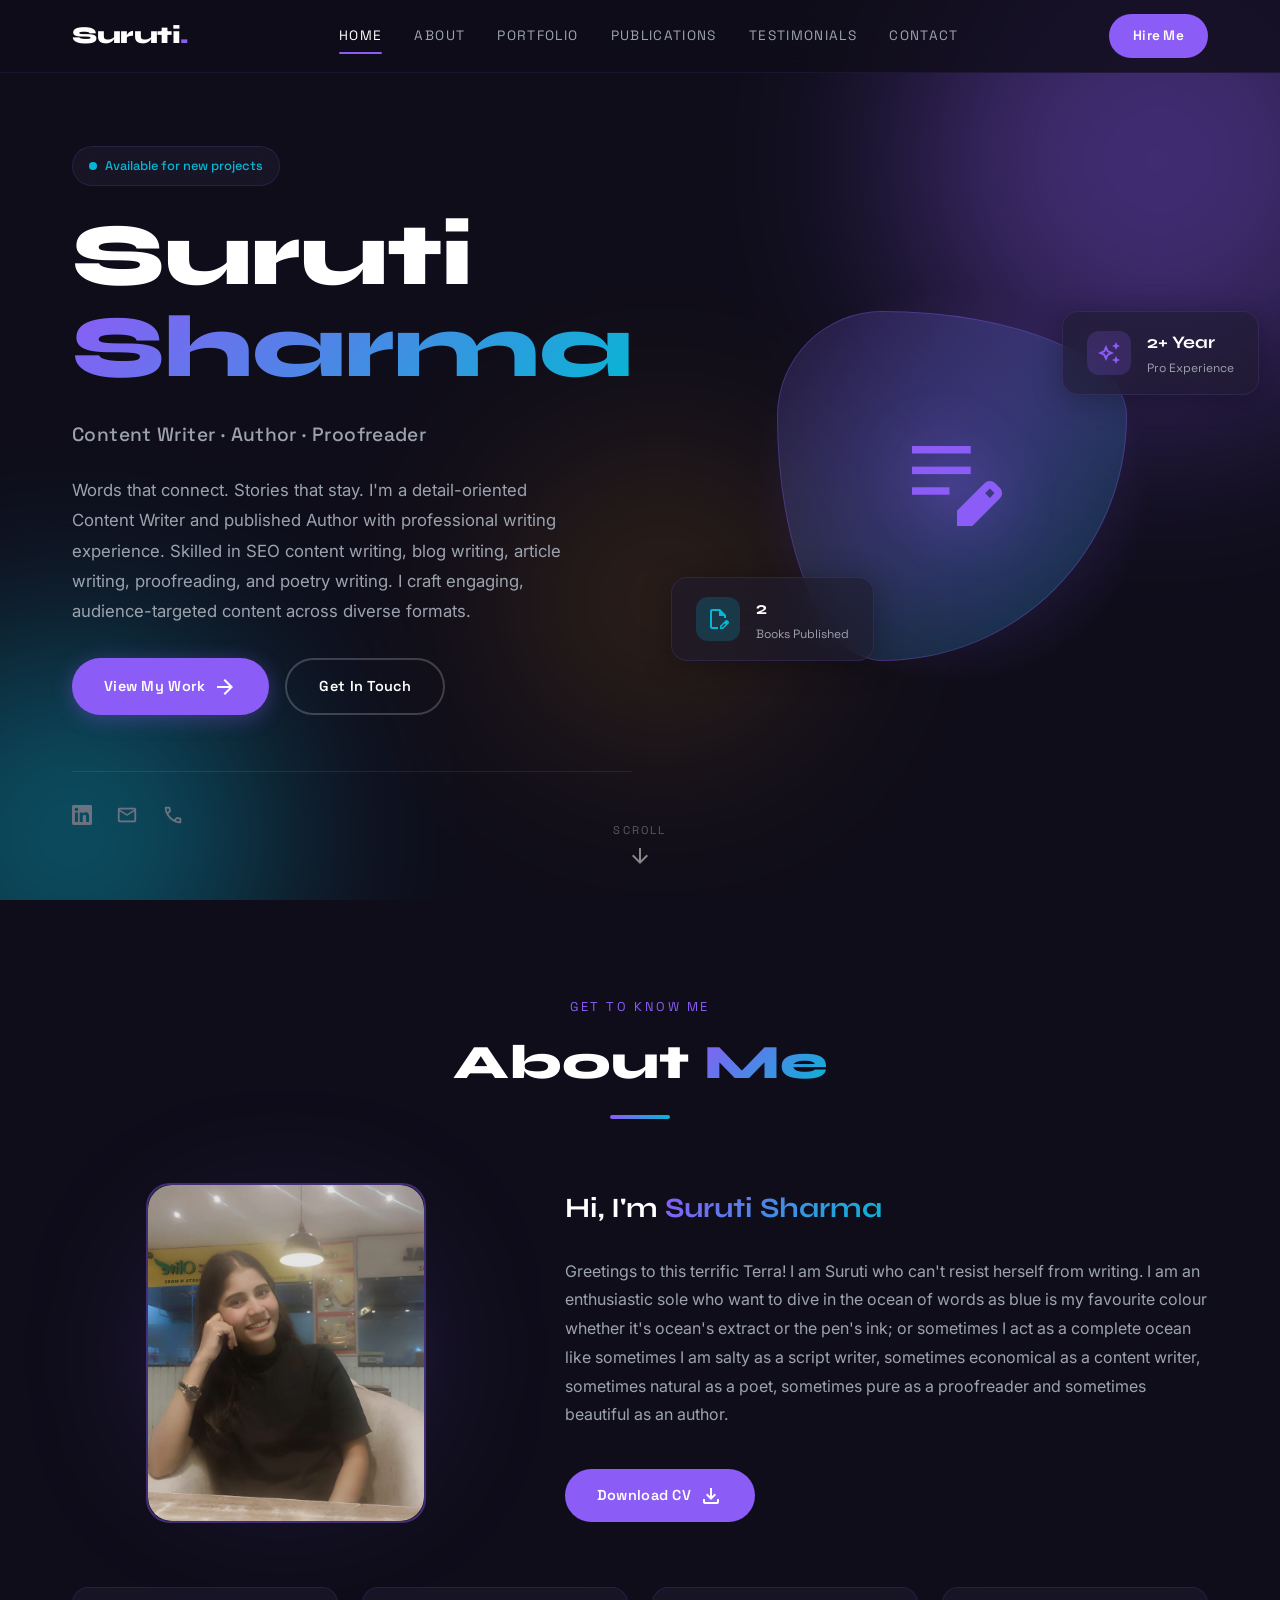
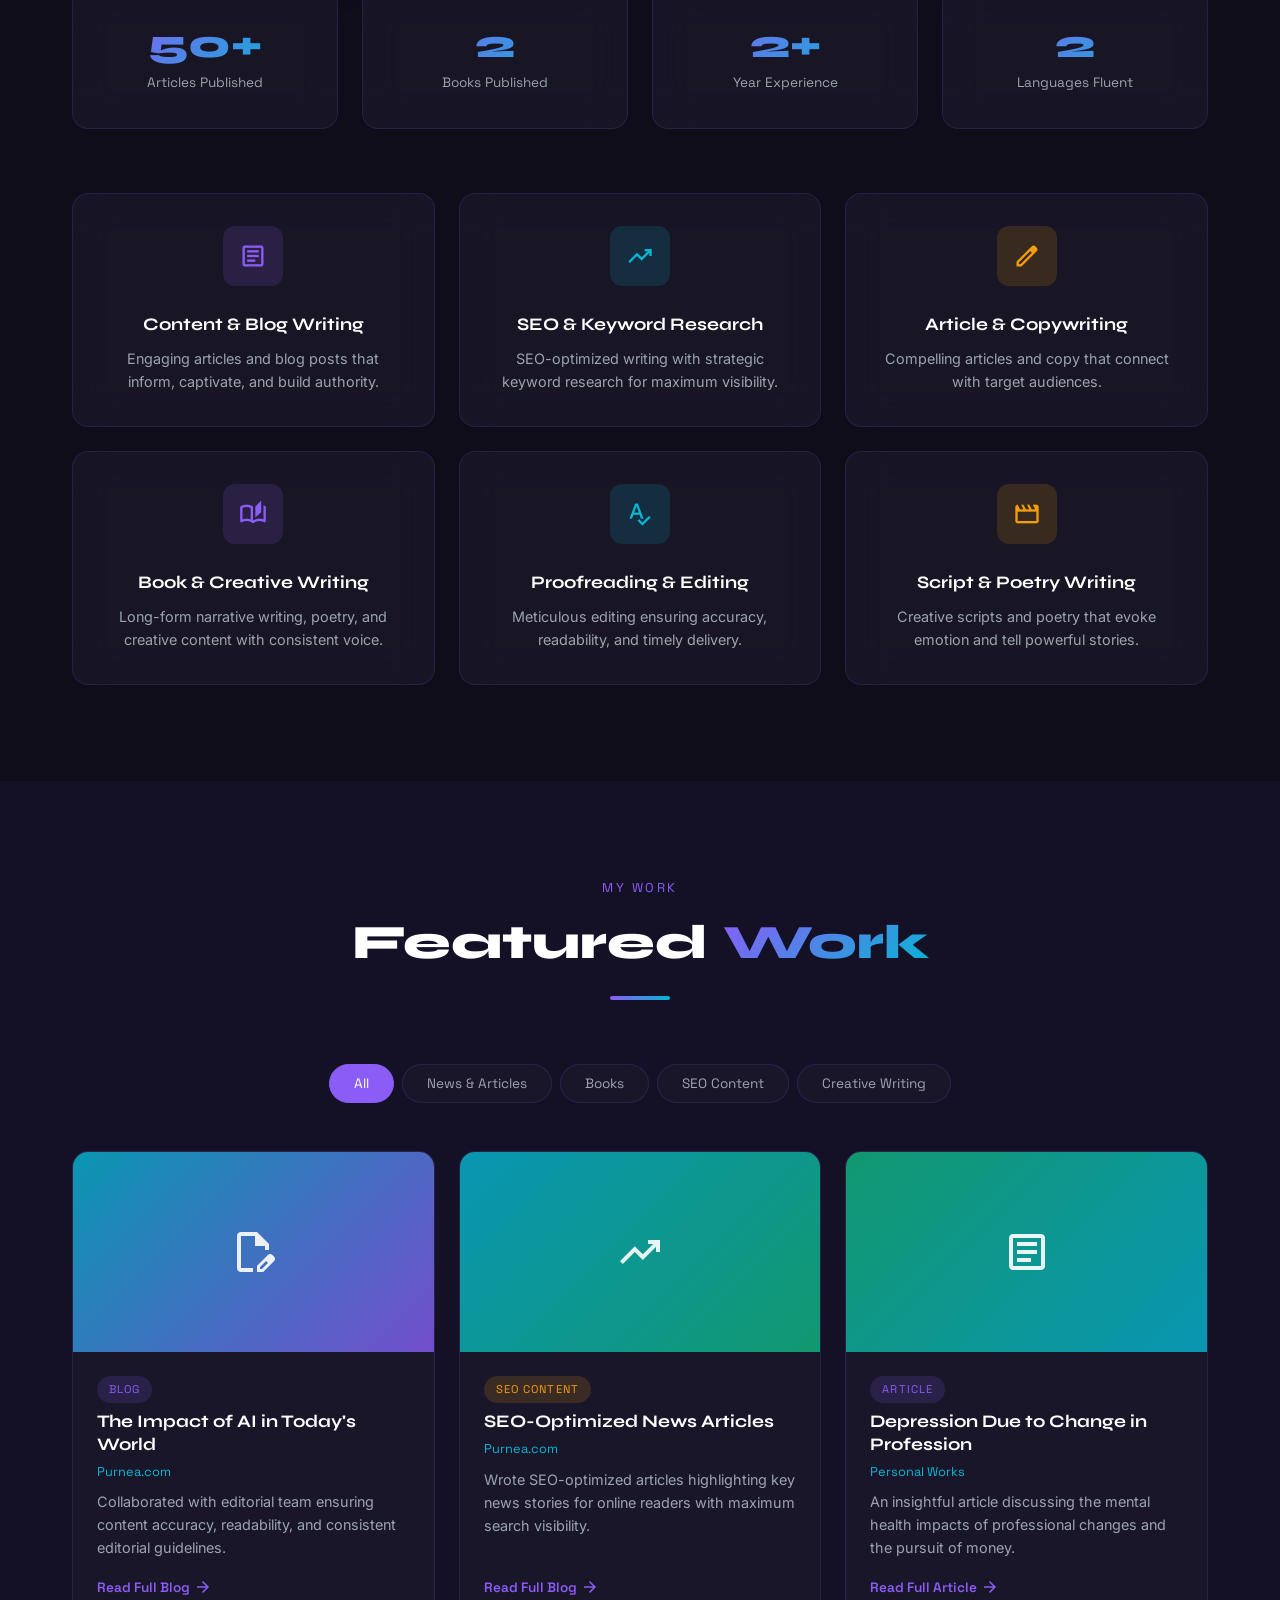
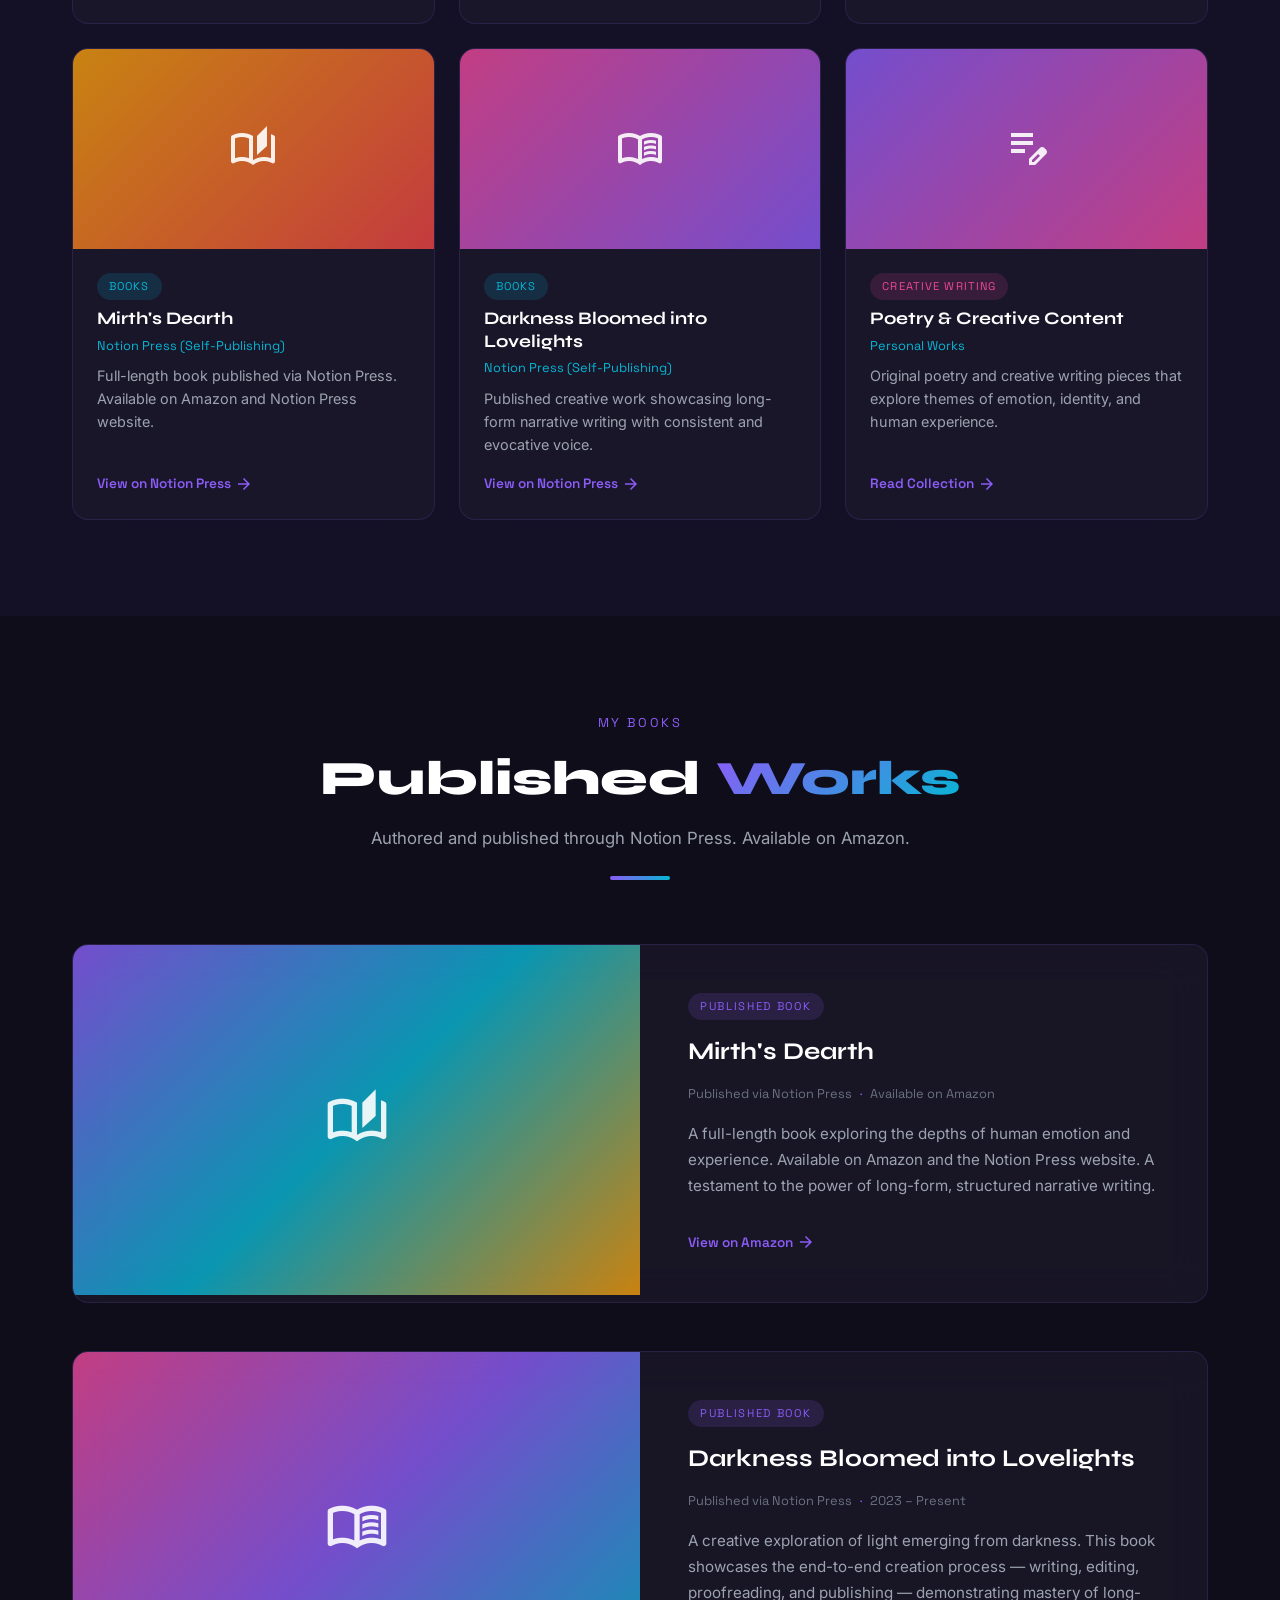
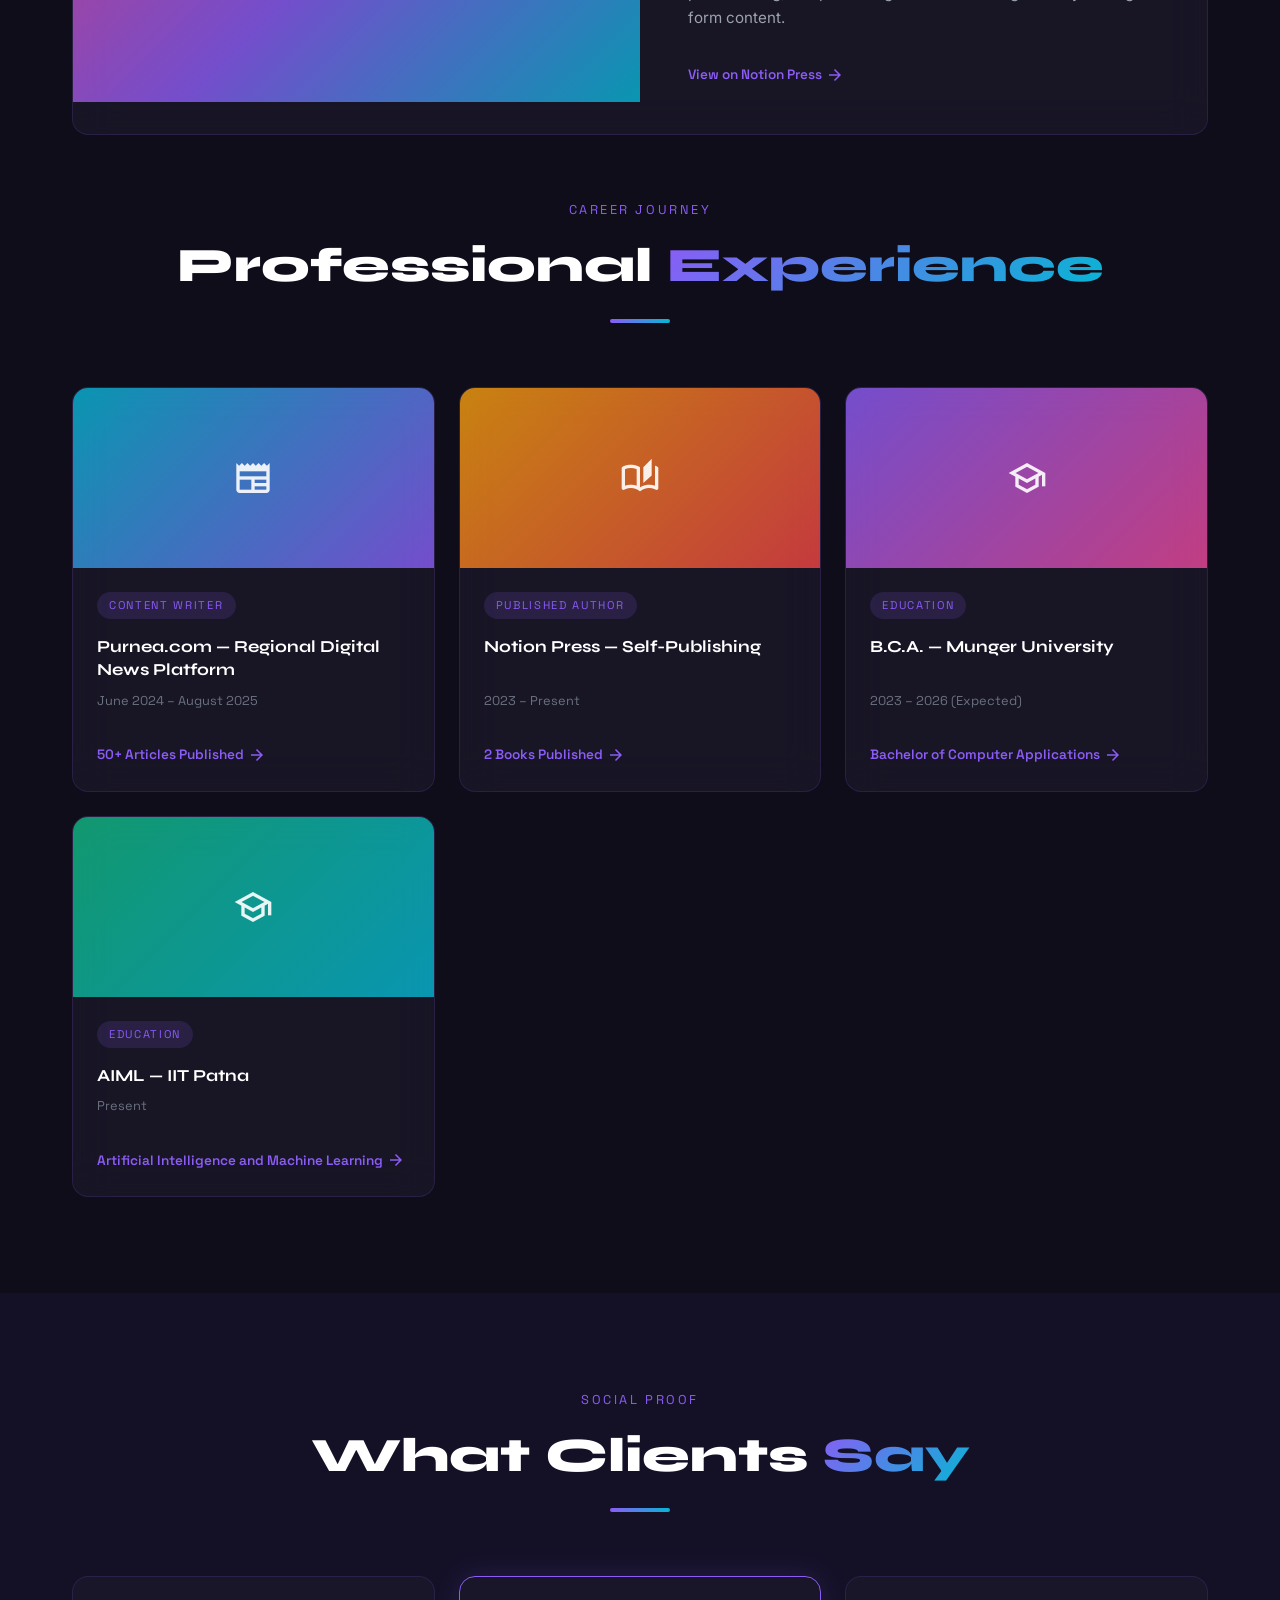
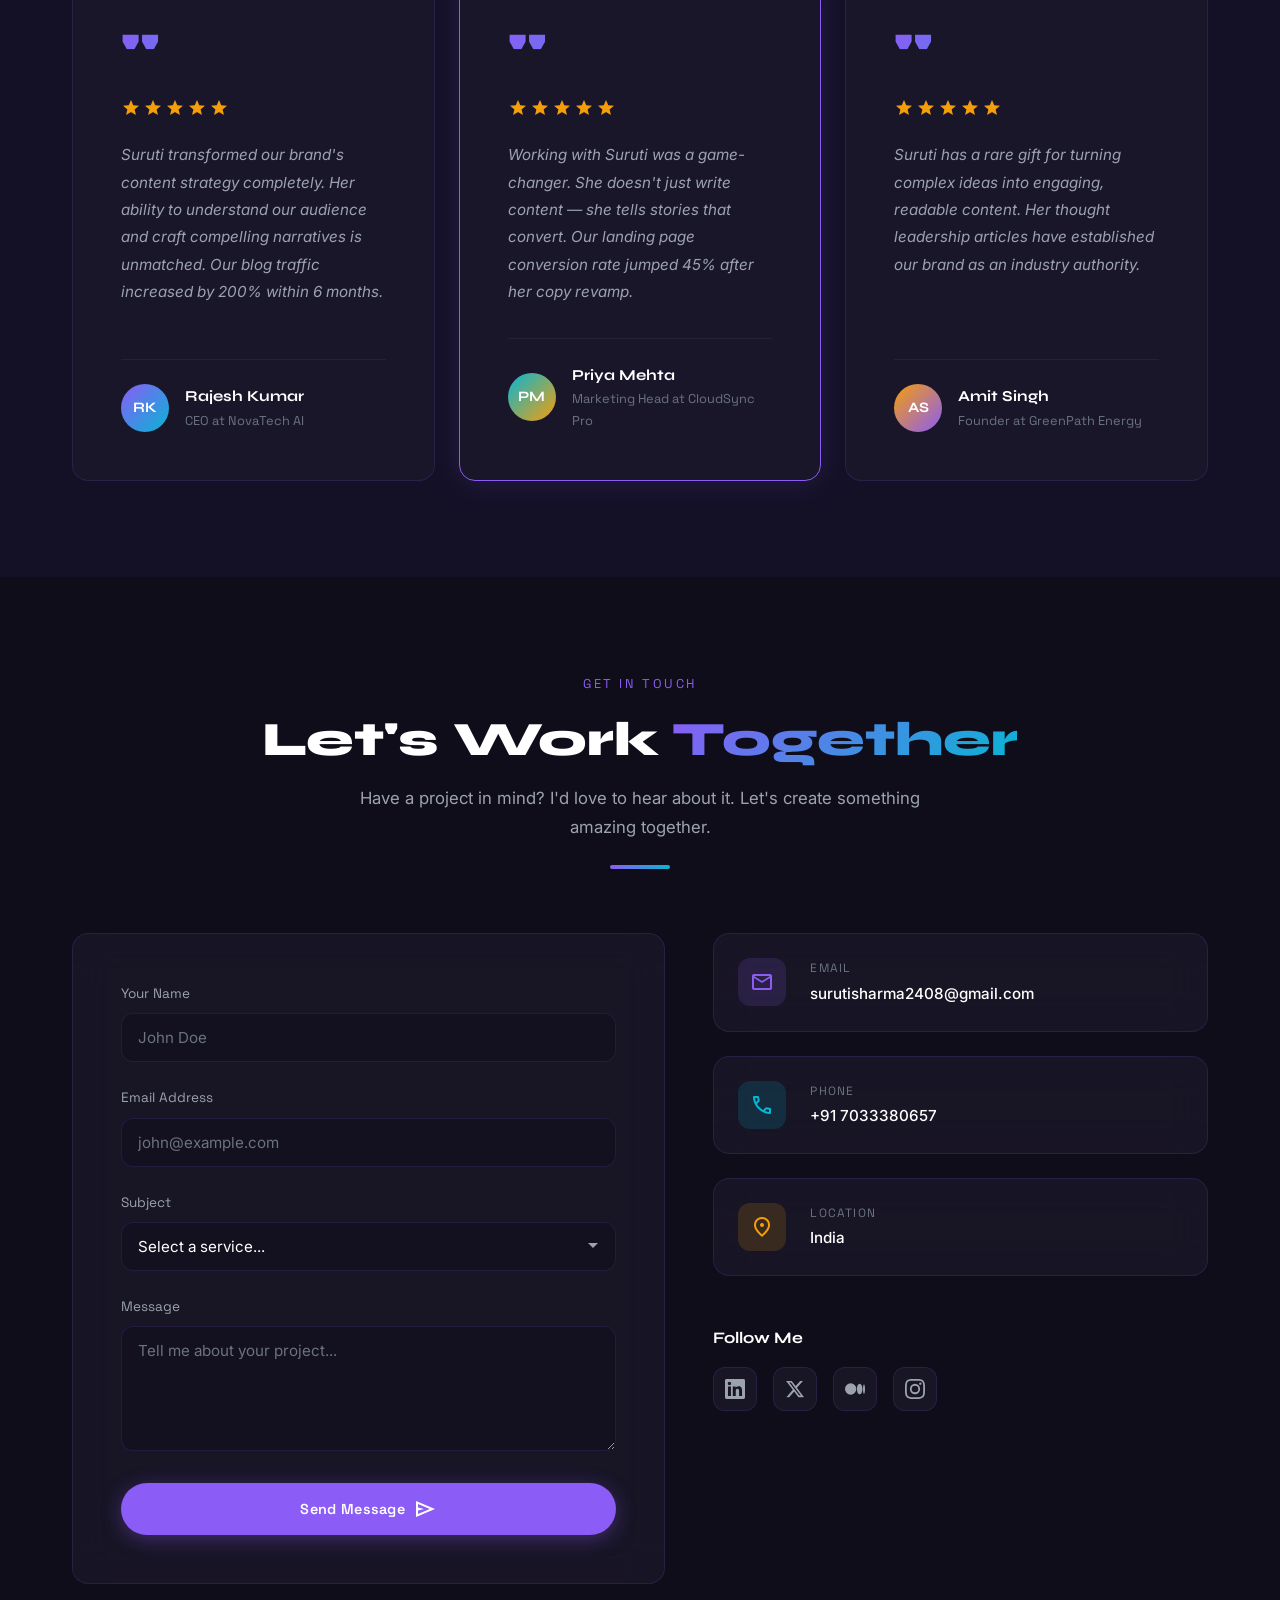
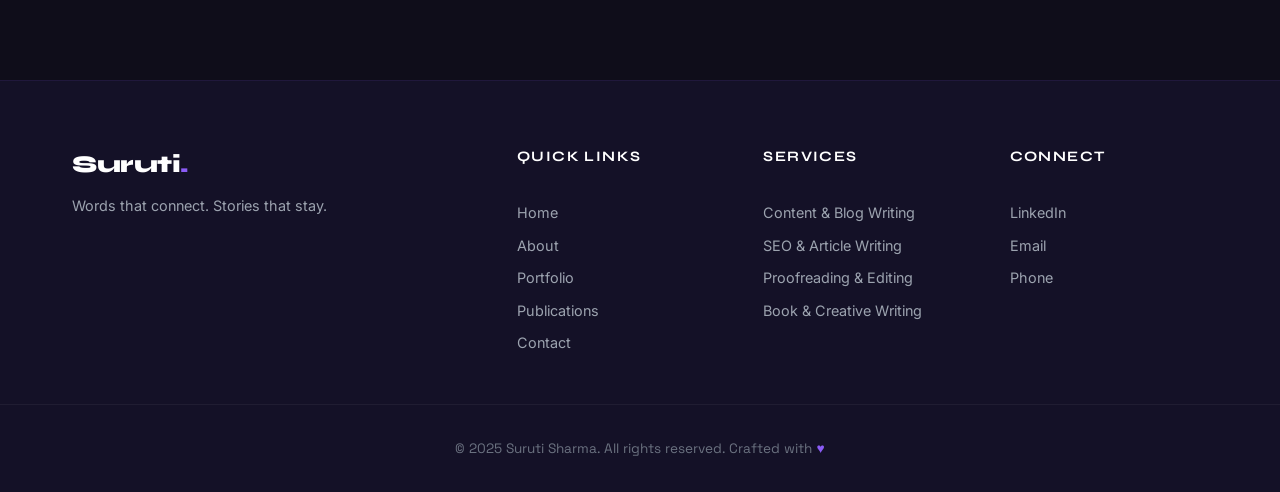
==== commit 77de0f6f: "added blogs and poeties" ====
--- a/index.html
+++ b/index.html
@@ -72,7 +72,7 @@
                 </div>
                 <div class="hero-socials">
                     <a href="https://linkedin.com/in/surutisharma" target="_blank" aria-label="LinkedIn" class="social-icon"><svg width="20" height="20" fill="currentColor" viewBox="0 0 24 24"><path d="M20.447 20.452h-3.554v-5.569c0-1.328-.027-3.037-1.852-3.037-1.853 0-2.136 1.445-2.136 2.939v5.667H9.351V9h3.414v1.561h.046c.477-.9 1.637-1.85 3.37-1.85 3.601 0 4.267 2.37 4.267 5.455v6.286zM5.337 7.433a2.062 2.062 0 01-2.063-2.065 2.064 2.064 0 112.063 2.065zm1.782 13.019H3.555V9h3.564v11.452zM22.225 0H1.771C.792 0 0 .774 0 1.729v20.542C0 23.227.792 24 1.771 24h20.451C23.2 24 24 23.227 24 22.271V1.729C24 .774 23.2 0 22.222 0h.003z"/></svg></a>
-                    <a href="mailto:sharmasuruti14@gmail.com" aria-label="Email" class="social-icon"><span class="material-symbols-outlined" style="font-size: 22px;">email</span></a>
+                    <a href="mailto:surutisharma2408@gmail.com" aria-label="Email" class="social-icon"><span class="material-symbols-outlined" style="font-size: 22px;">email</span></a>
                     <a href="tel:+917033380657" aria-label="Phone" class="social-icon"><span class="material-symbols-outlined" style="font-size: 22px;">phone</span></a>
                 </div>
             </div>
@@ -130,9 +130,7 @@
                 <!-- Photo Area -->
                 <div class="about-photo">
                     <div class="about-photo-frame">
-                        <div class="about-photo-placeholder">
-                            <span class="material-symbols-outlined" style="font-size: 80px; color: #8B5CF6;">person</span>
-                        </div>
+                        <img src="assets/files/images/client_img.jpeg" alt="Suruti Sharma" style="width: 100%; height: 100%; object-fit: cover; border-radius: inherit; display: block; position: relative; z-index: 2;">
                     </div>
                     <div class="about-photo-glow"></div>
                 </div>
@@ -261,6 +259,24 @@
                     </div>
                 </div>
 
+                <!-- NEW ARTICLE -->
+                <div class="portfolio-card glass-card" data-category="news">
+                    <div class="portfolio-thumb">
+                        <div class="portfolio-thumb-overlay">
+                            <span class="material-symbols-outlined">open_in_new</span>
+                        </div>
+                        <div class="portfolio-thumb-bg" style="background: linear-gradient(135deg, #10B981 0%, #06B6D4 100%);"></div>
+                        <span class="material-symbols-outlined portfolio-thumb-icon">article</span>
+                    </div>
+                    <div class="portfolio-info">
+                        <span class="portfolio-tag">Article</span>
+                        <h4 class="portfolio-title">Depression Due to Change in Profession</h4>
+                        <p class="portfolio-client">Personal Works</p>
+                        <p class="portfolio-desc">An insightful article discussing the mental health impacts of professional changes and the pursuit of money.</p>
+                        <a href="blog_depression_due_to_profession.html" target="_blank" class="portfolio-link">Read Full Article <span class="material-symbols-outlined">arrow_forward</span></a>
+                    </div>
+                </div>
+
                 <!-- 3. BOOK 1 -->
                 <div class="portfolio-card glass-card" data-category="book">
                     <div class="portfolio-thumb">
@@ -365,7 +381,7 @@
                         <span>Available on Amazon</span>
                     </div>
                     <p class="blog-excerpt">A full-length book exploring the depths of human emotion and experience. Available on Amazon and the Notion Press website. A testament to the power of long-form, structured narrative writing.</p>
-                    <a href="#" class="portfolio-link">View on Amazon <span class="material-symbols-outlined">arrow_forward</span></a>
+                    <a href="https://notionpress.com/in/read/mirth-s-dearth?utm_source=share_publish_email&utm_medium=whatsapp" target="_blank" class="portfolio-link">View on Amazon <span class="material-symbols-outlined">arrow_forward</span></a>
                 </div>
             </div>
 
@@ -384,7 +400,7 @@
                         <span>2023 – Present</span>
                     </div>
                     <p class="blog-excerpt">A creative exploration of light emerging from darkness. This book showcases the end-to-end creation process — writing, editing, proofreading, and publishing — demonstrating mastery of long-form content.</p>
-                    <a href="#" class="portfolio-link">View on Notion Press <span class="material-symbols-outlined">arrow_forward</span></a>
+                    <a href="https://notionpress.com/in/read/darkness-bloomed-into-lovelights?srsltid=AfmBOoptkzh-YP9EJ_R7D-R_hXfiggp1h04xgpK74RNloMfCqz1nRxKP" target="_blank" class="portfolio-link">View on Notion Press <span class="material-symbols-outlined">arrow_forward</span></a>
                 </div>
             </div>
 
@@ -436,6 +452,20 @@
                             <span>2023 – 2026 (Expected)</span>
                         </div>
                         <a href="#" class="portfolio-link">Bachelor of Computer Applications <span class="material-symbols-outlined">arrow_forward</span></a>
+                    </div>
+                </div>
+                <div class="blog-card glass-card">
+                    <div class="blog-card-thumb">
+                        <div class="blog-card-bg" style="background: linear-gradient(135deg, #10B981 0%, #06B6D4 100%);"></div>
+                        <span class="material-symbols-outlined">school</span>
+                    </div>
+                    <div class="blog-card-content">
+                        <span class="blog-category">Education</span>
+                        <h4 class="blog-card-title">AIML — IIT Patna</h4>
+                        <div class="blog-meta">
+                            <span>Present</span>
+                        </div>
+                        <a href="#" class="portfolio-link">Artificial Intelligence and Machine Learning <span class="material-symbols-outlined">arrow_forward</span></a>
                     </div>
                 </div>
             </div>
@@ -567,7 +597,7 @@
                         </div>
                         <div>
                             <p class="contact-info-label">Email</p>
-                            <p class="contact-info-value">sharmasuruti14@gmail.com</p>
+                            <p class="contact-info-value">surutisharma2408@gmail.com</p>
                         </div>
                     </div>
                     <div class="contact-info-card glass-card">
@@ -627,7 +657,7 @@
             <div class="footer-links">
                 <h4 class="footer-heading">Connect</h4>
                 <a href="https://linkedin.com/in/surutisharma" target="_blank">LinkedIn</a>
-                <a href="mailto:sharmasuruti14@gmail.com">Email</a>
+                <a href="mailto:surutisharma2408@gmail.com">Email</a>
                 <a href="tel:+917033380657">Phone</a>
             </div>
         </div>
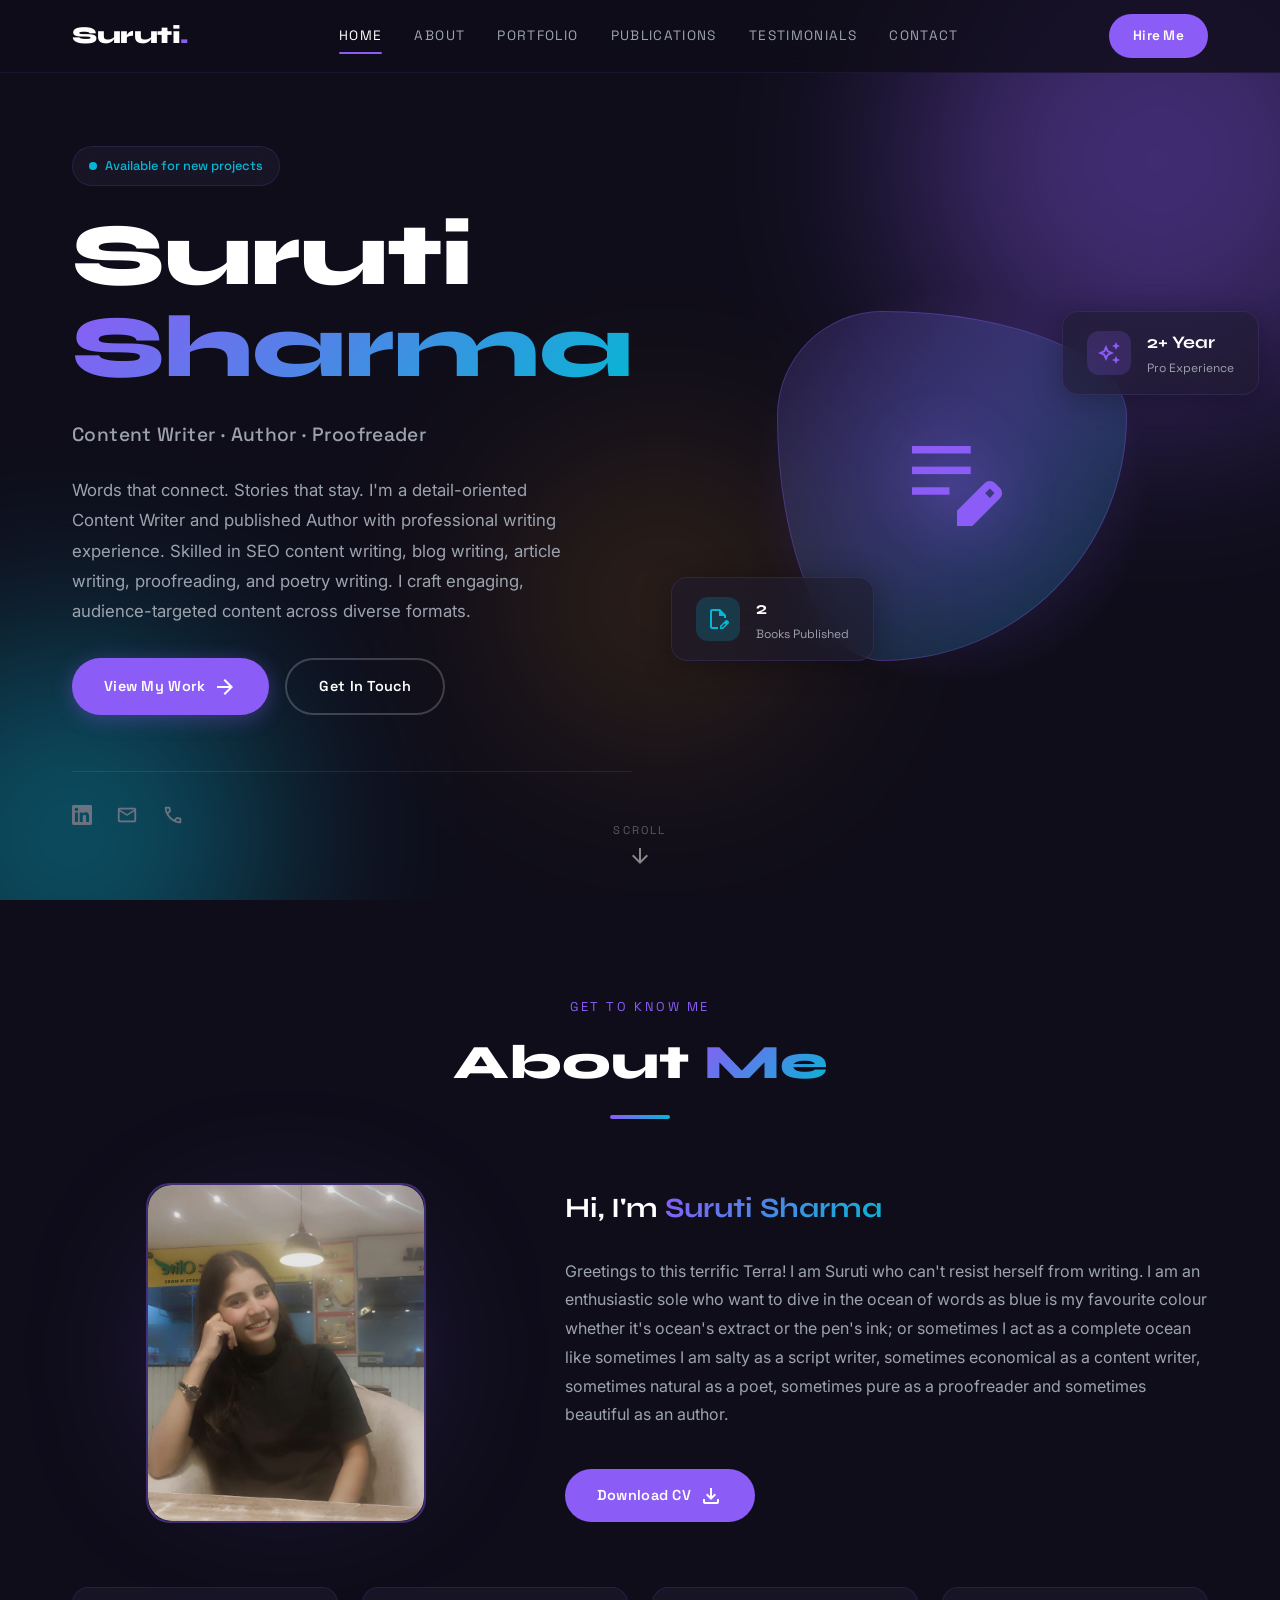
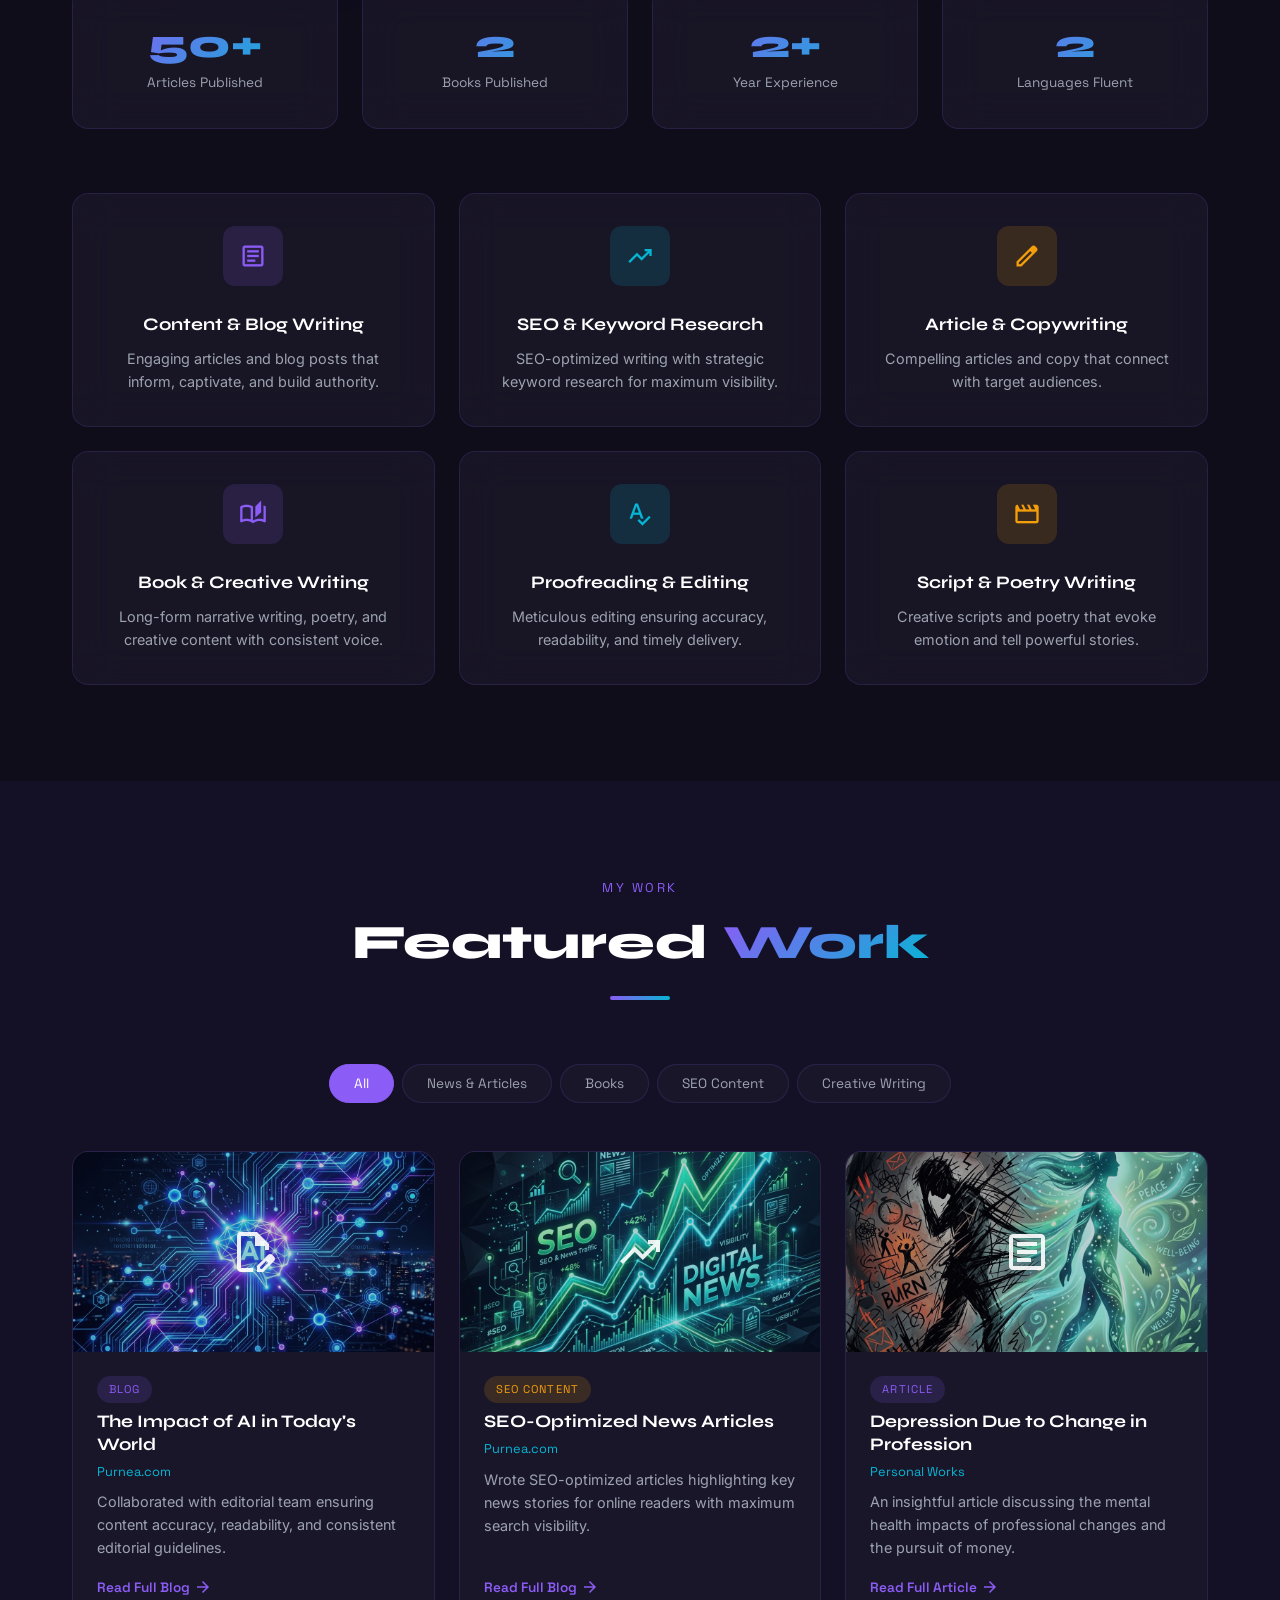
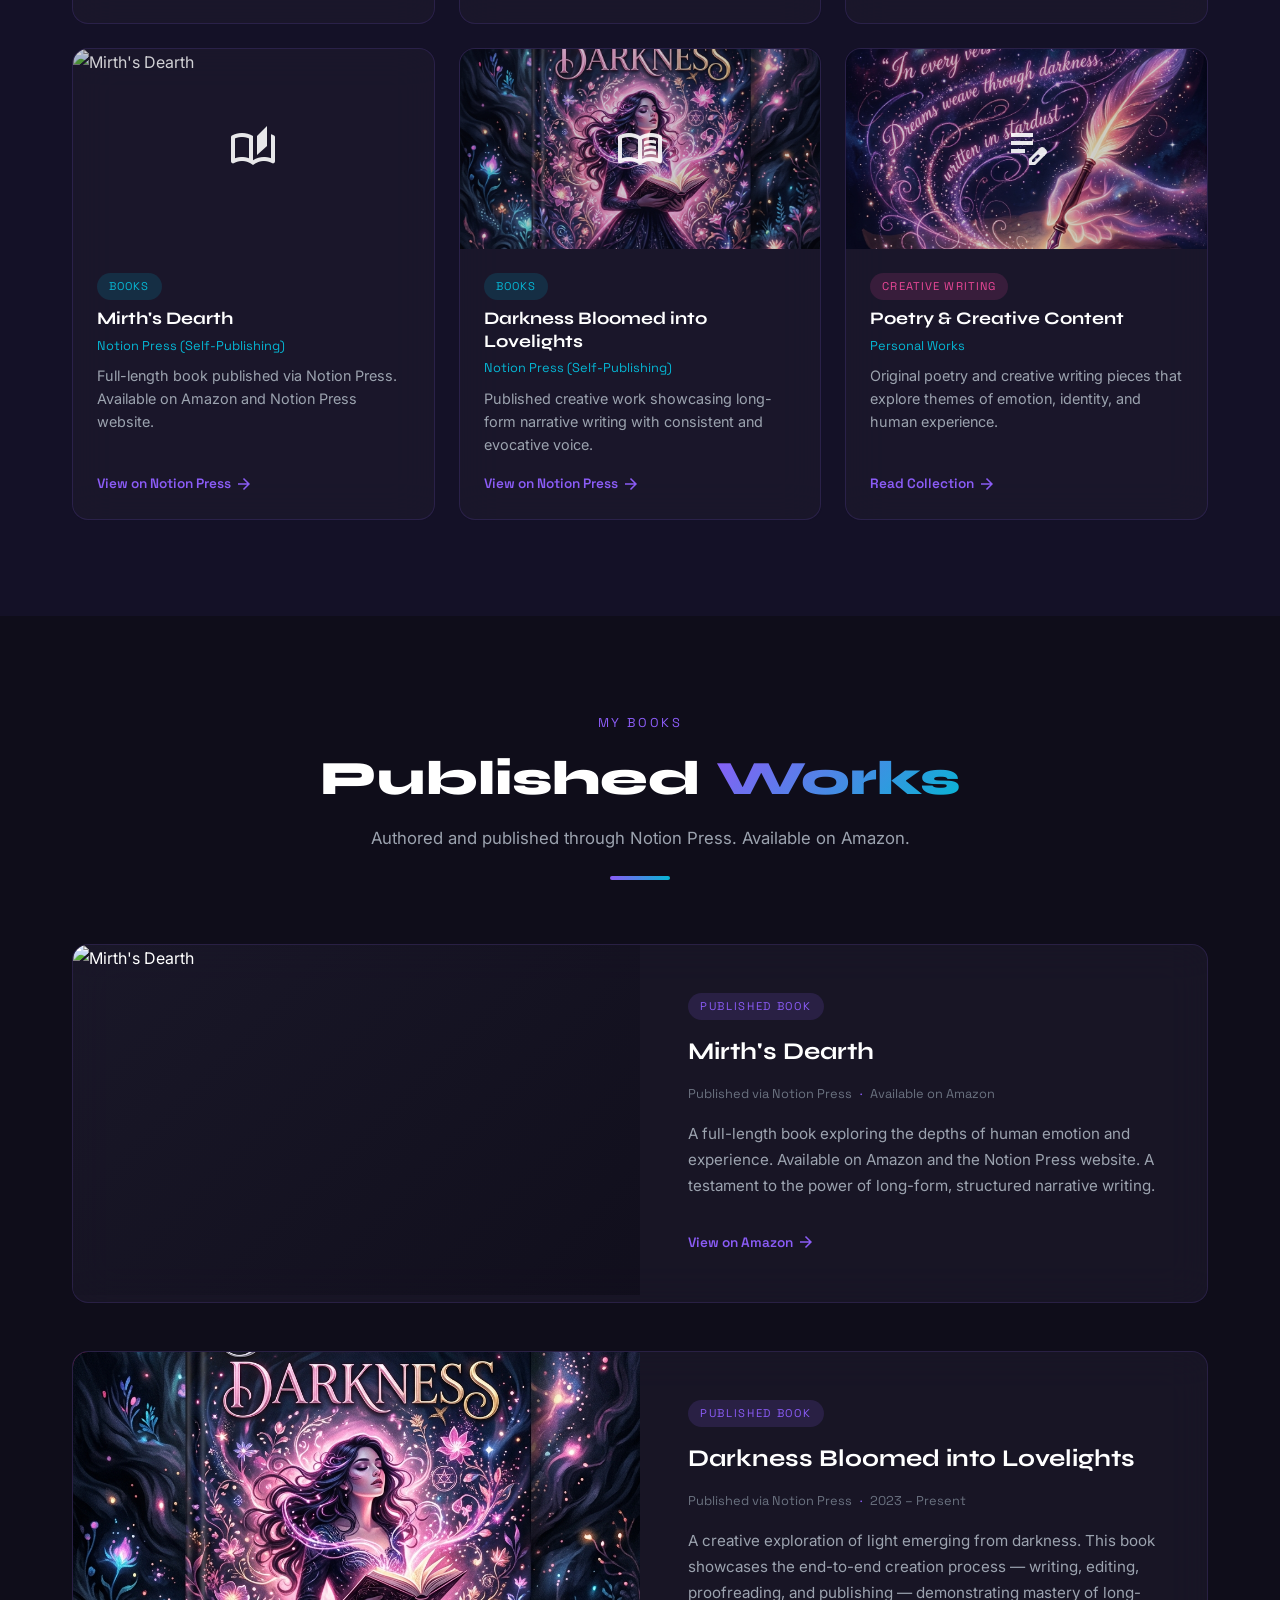
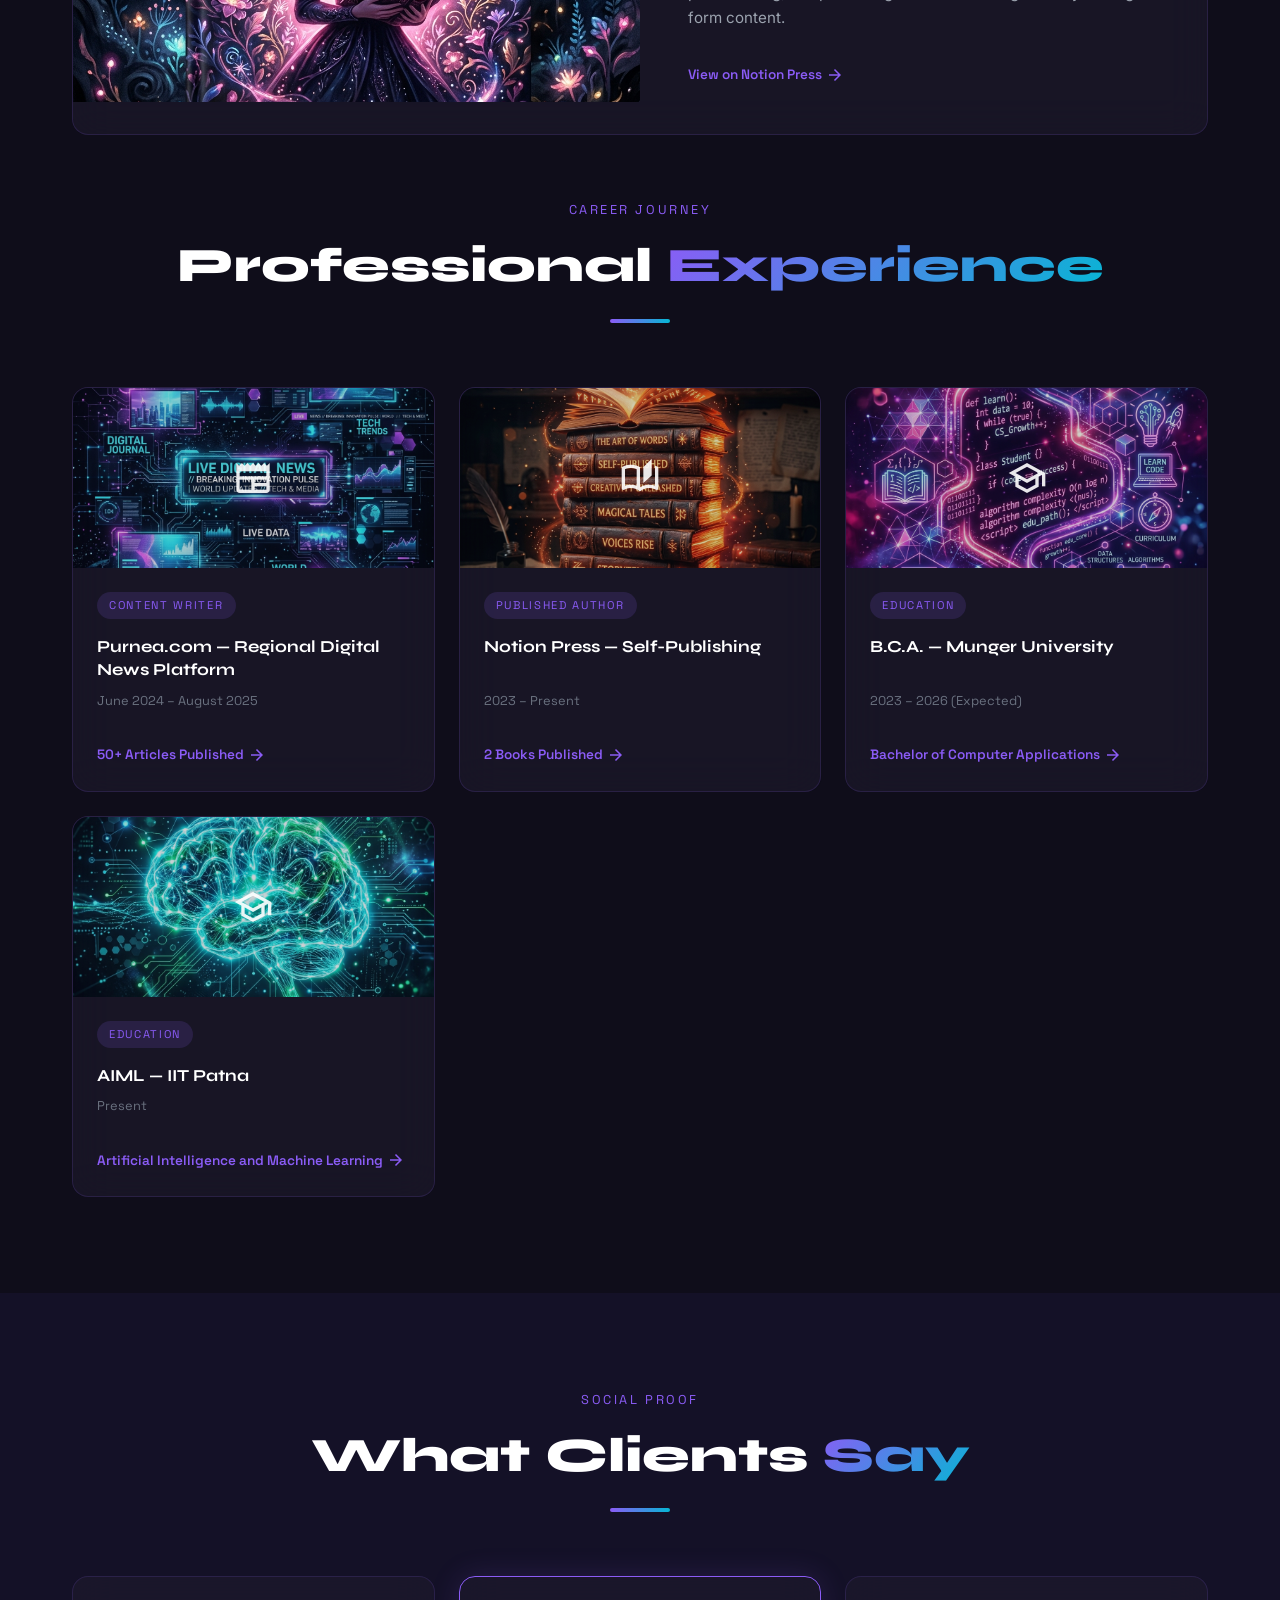
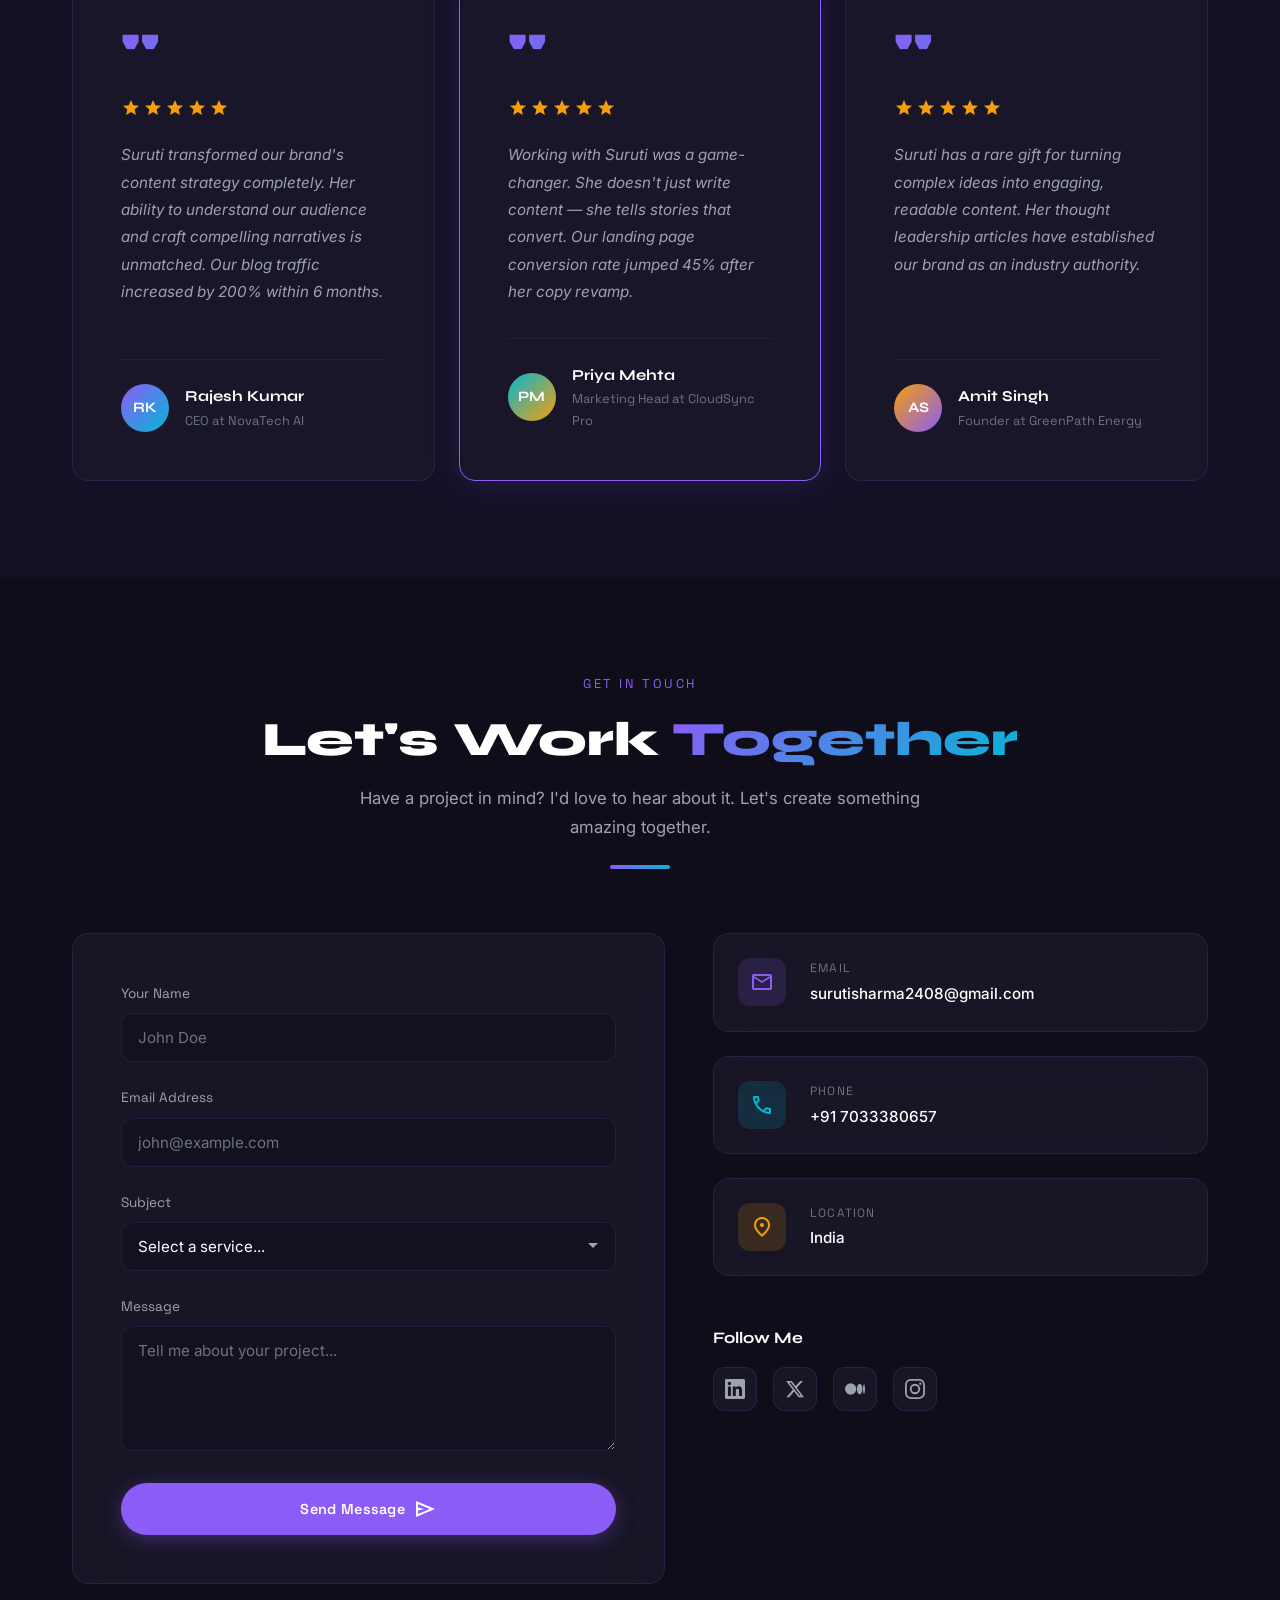
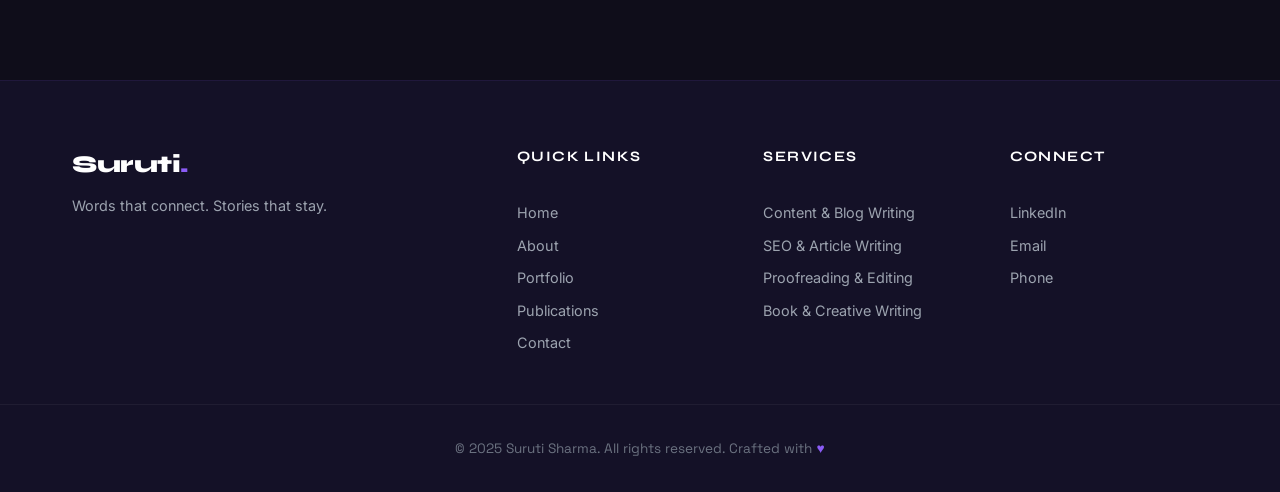
==== commit 15c4f500: "add: images to the cover of content" ====
--- a/index.html
+++ b/index.html
@@ -229,7 +229,7 @@
                         <div class="portfolio-thumb-overlay">
                             <span class="material-symbols-outlined">open_in_new</span>
                         </div>
-                        <div class="portfolio-thumb-bg" style="background: linear-gradient(135deg, #06B6D4 0%, #8B5CF6 100%);"></div>
+                        <img class="portfolio-thumb-bg" src="assets/files/images/ai_impact.png" alt="The Impact of AI in Today's World" style="object-fit: cover; width: 100%; height: 100%;">
                         <span class="material-symbols-outlined portfolio-thumb-icon">edit_document</span>
                     </div>
                     <div class="portfolio-info">
@@ -247,7 +247,7 @@
                         <div class="portfolio-thumb-overlay">
                             <span class="material-symbols-outlined">open_in_new</span>
                         </div>
-                        <div class="portfolio-thumb-bg" style="background: linear-gradient(135deg, #06B6D4 0%, #10B981 100%);"></div>
+                        <img class="portfolio-thumb-bg" src="assets/files/images/seo_news.png" alt="SEO-Optimized News Articles" style="object-fit: cover; width: 100%; height: 100%;">
                         <span class="material-symbols-outlined portfolio-thumb-icon">trending_up</span>
                     </div>
                     <div class="portfolio-info">
@@ -265,7 +265,7 @@
                         <div class="portfolio-thumb-overlay">
                             <span class="material-symbols-outlined">open_in_new</span>
                         </div>
-                        <div class="portfolio-thumb-bg" style="background: linear-gradient(135deg, #10B981 0%, #06B6D4 100%);"></div>
+                        <img class="portfolio-thumb-bg" src="assets/files/images/depression_profession.png" alt="Depression Due to Change in Profession" style="object-fit: cover; width: 100%; height: 100%;">
                         <span class="material-symbols-outlined portfolio-thumb-icon">article</span>
                     </div>
                     <div class="portfolio-info">
@@ -283,7 +283,7 @@
                         <div class="portfolio-thumb-overlay">
                             <span class="material-symbols-outlined">open_in_new</span>
                         </div>
-                        <div class="portfolio-thumb-bg" style="background: linear-gradient(135deg, #F59E0B 0%, #EF4444 100%);"></div>
+                        <img class="portfolio-thumb-bg" src="assets/files/images/mirth-img.png" alt="Mirth's Dearth" style="object-fit: cover; width: 100%; height: 100%;">
                         <span class="material-symbols-outlined portfolio-thumb-icon">auto_stories</span>
                     </div>
                     <div class="portfolio-info">
@@ -301,7 +301,7 @@
                         <div class="portfolio-thumb-overlay">
                             <span class="material-symbols-outlined">open_in_new</span>
                         </div>
-                        <div class="portfolio-thumb-bg" style="background: linear-gradient(135deg, #EC4899 0%, #8B5CF6 100%);"></div>
+                        <img class="portfolio-thumb-bg" src="assets/files/images/darkness_lovelights.png" alt="Darkness Bloomed into Lovelights" style="object-fit: cover; width: 100%; height: 100%;">
                         <span class="material-symbols-outlined portfolio-thumb-icon">menu_book</span>
                     </div>
                     <div class="portfolio-info">
@@ -319,7 +319,7 @@
                         <div class="portfolio-thumb-overlay">
                             <span class="material-symbols-outlined">open_in_new</span>
                         </div>
-                        <div class="portfolio-thumb-bg" style="background: linear-gradient(135deg, #8B5CF6 0%, #EC4899 100%);"></div>
+                        <img class="portfolio-thumb-bg" src="assets/files/images/poetry_creative.png" alt="Poetry & Creative Content" style="object-fit: cover; width: 100%; height: 100%;">
                         <span class="material-symbols-outlined portfolio-thumb-icon">edit_note</span>
                     </div>
                     <div class="portfolio-info">
@@ -369,8 +369,9 @@
             <!-- Featured Book -->
             <div class="blog-featured glass-card" data-animate="fade-up">
                 <div class="blog-featured-thumb">
-                    <div class="blog-featured-bg" style="background: linear-gradient(135deg, #8B5CF6 0%, #06B6D4 50%, #F59E0B 100%);"></div>
-                    <span class="material-symbols-outlined blog-featured-icon">auto_stories</span>
+                    <div class="blog-featured-bg" style="background: linear-gradient(135deg, #1A1829 0%, #0F0D1A 100%);"></div>
+                    <img src="assets/files/images/mirth-img.png" alt="Mirth's Dearth" style="position: absolute; inset: 0; width: 100%; height: 100%; object-fit: cover; object-position: center; border-radius: inherit; z-index: 0;">
+                    <span class="material-symbols-outlined blog-featured-icon" style="z-index: 2;">auto_stories</span>
                 </div>
                 <div class="blog-featured-content">
                     <span class="blog-category">Published Book</span>
@@ -389,6 +390,7 @@
             <div class="blog-featured glass-card" data-animate="fade-up" style="margin-top: 1.5rem;">
                 <div class="blog-featured-thumb">
                     <div class="blog-featured-bg" style="background: linear-gradient(135deg, #EC4899 0%, #8B5CF6 50%, #06B6D4 100%);"></div>
+                    <img src="assets/files/images/darkness_lovelights.png" alt="Darkness Bloomed into Lovelights" style="position: absolute; inset: 0; width: 100%; height: 100%; object-fit: cover; object-position: center; border-radius: inherit; z-index: 0;">
                     <span class="material-symbols-outlined blog-featured-icon">menu_book</span>
                 </div>
                 <div class="blog-featured-content">
@@ -414,7 +416,7 @@
             <div class="blog-grid" data-animate="fade-up">
                 <div class="blog-card glass-card">
                     <div class="blog-card-thumb">
-                        <div class="blog-card-bg" style="background: linear-gradient(135deg, #06B6D4 0%, #8B5CF6 100%);"></div>
+                        <img class="blog-card-bg" src="assets/files/images/news_platform.png" alt="Purnea.com" style="object-fit: cover; width: 100%; height: 100%;">
                         <span class="material-symbols-outlined">newspaper</span>
                     </div>
                     <div class="blog-card-content">
@@ -428,7 +430,7 @@
                 </div>
                 <div class="blog-card glass-card">
                     <div class="blog-card-thumb">
-                        <div class="blog-card-bg" style="background: linear-gradient(135deg, #F59E0B 0%, #EF4444 100%);"></div>
+                        <img class="blog-card-bg" src="assets/files/images/self_publishing.png" alt="Notion Press" style="object-fit: cover; width: 100%; height: 100%;">
                         <span class="material-symbols-outlined">auto_stories</span>
                     </div>
                     <div class="blog-card-content">
@@ -442,7 +444,7 @@
                 </div>
                 <div class="blog-card glass-card">
                     <div class="blog-card-thumb">
-                        <div class="blog-card-bg" style="background: linear-gradient(135deg, #8B5CF6 0%, #EC4899 100%);"></div>
+                        <img class="blog-card-bg" src="assets/files/images/bca_education.png" alt="BCA Munger University" style="object-fit: cover; width: 100%; height: 100%;">
                         <span class="material-symbols-outlined">school</span>
                     </div>
                     <div class="blog-card-content">
@@ -456,7 +458,7 @@
                 </div>
                 <div class="blog-card glass-card">
                     <div class="blog-card-thumb">
-                        <div class="blog-card-bg" style="background: linear-gradient(135deg, #10B981 0%, #06B6D4 100%);"></div>
+                        <img class="blog-card-bg" src="assets/files/images/aiml_education.png" alt="AIML IIT Patna" style="object-fit: cover; width: 100%; height: 100%;">
                         <span class="material-symbols-outlined">school</span>
                     </div>
                     <div class="blog-card-content">
--- a/style.css
+++ b/style.css
@@ -983,6 +983,12 @@
     z-index: 1;
     font-size: 64px !important;
     color: rgba(255, 255, 255, 0.9);
+    opacity: 0;
+    transition: var(--transition-base);
+}
+
+.blog-featured:hover .blog-featured-icon {
+    opacity: 1;
 }
 
 .blog-featured-content {
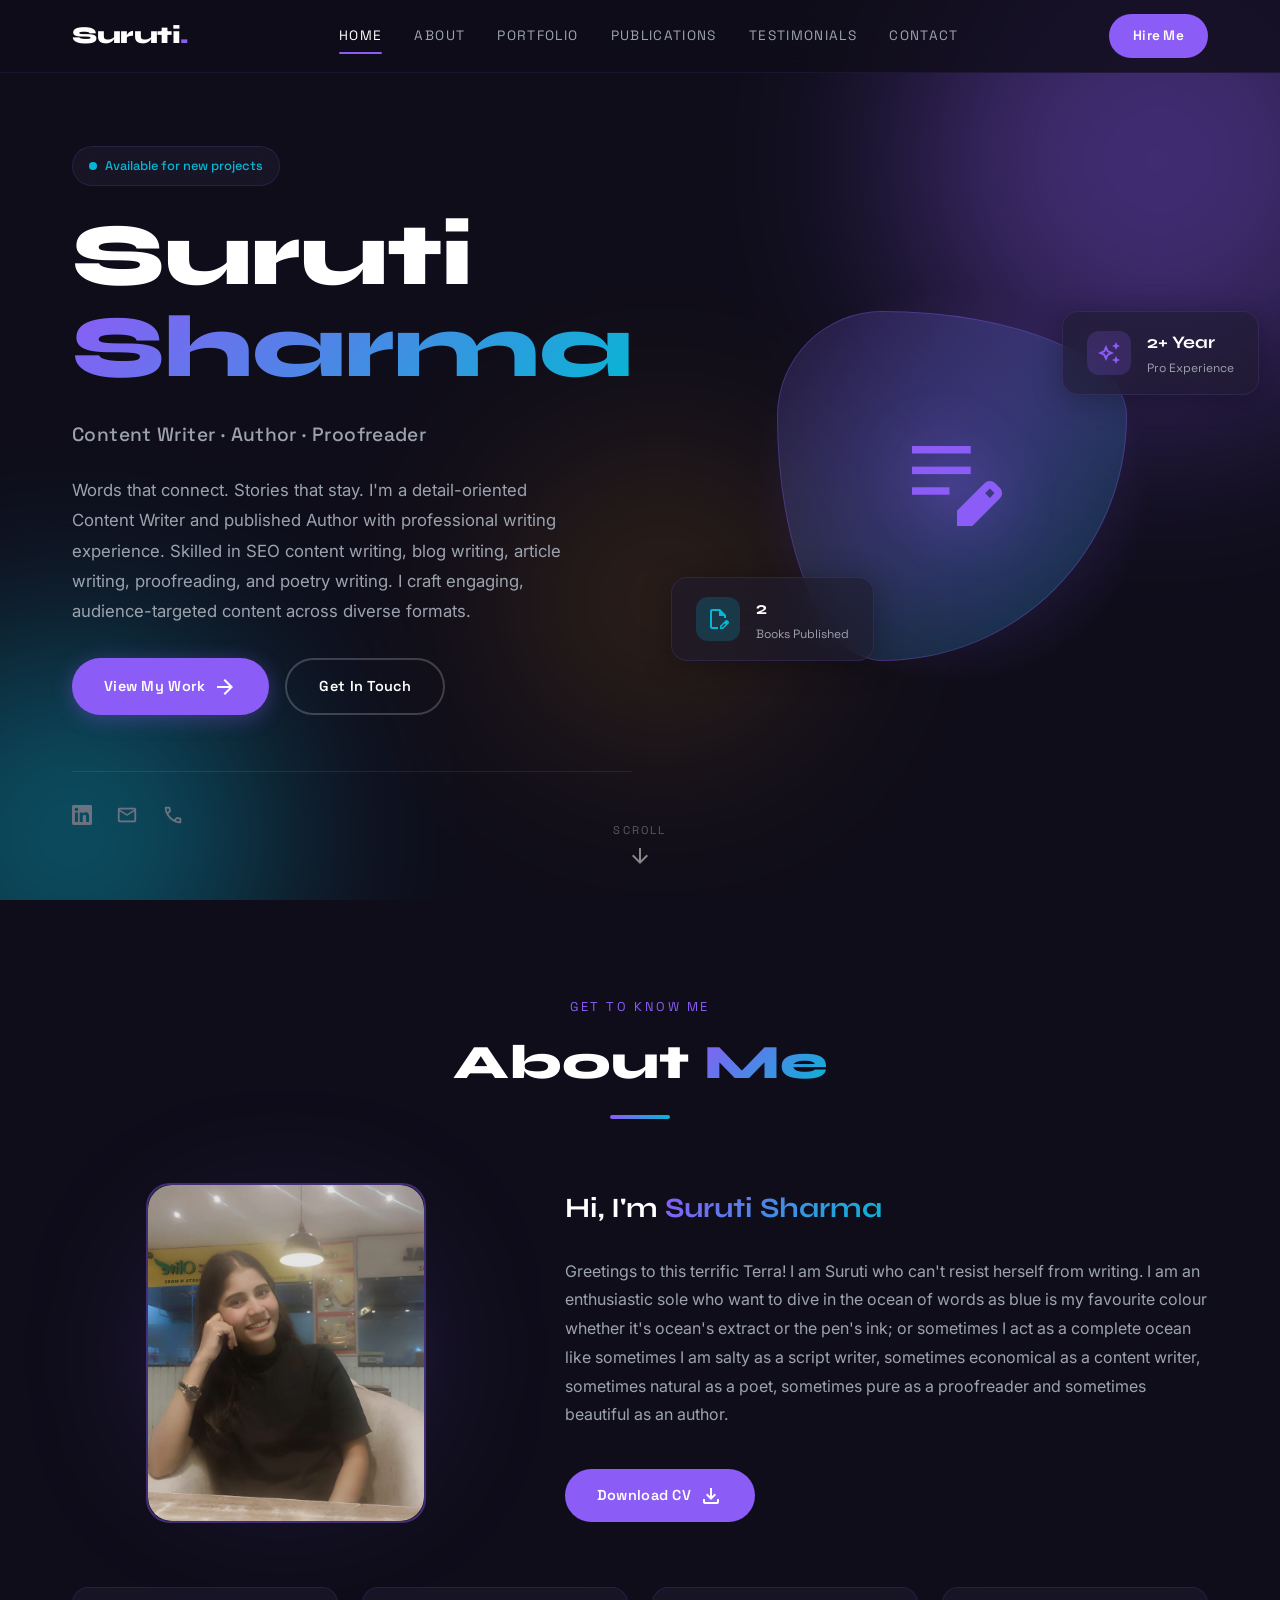
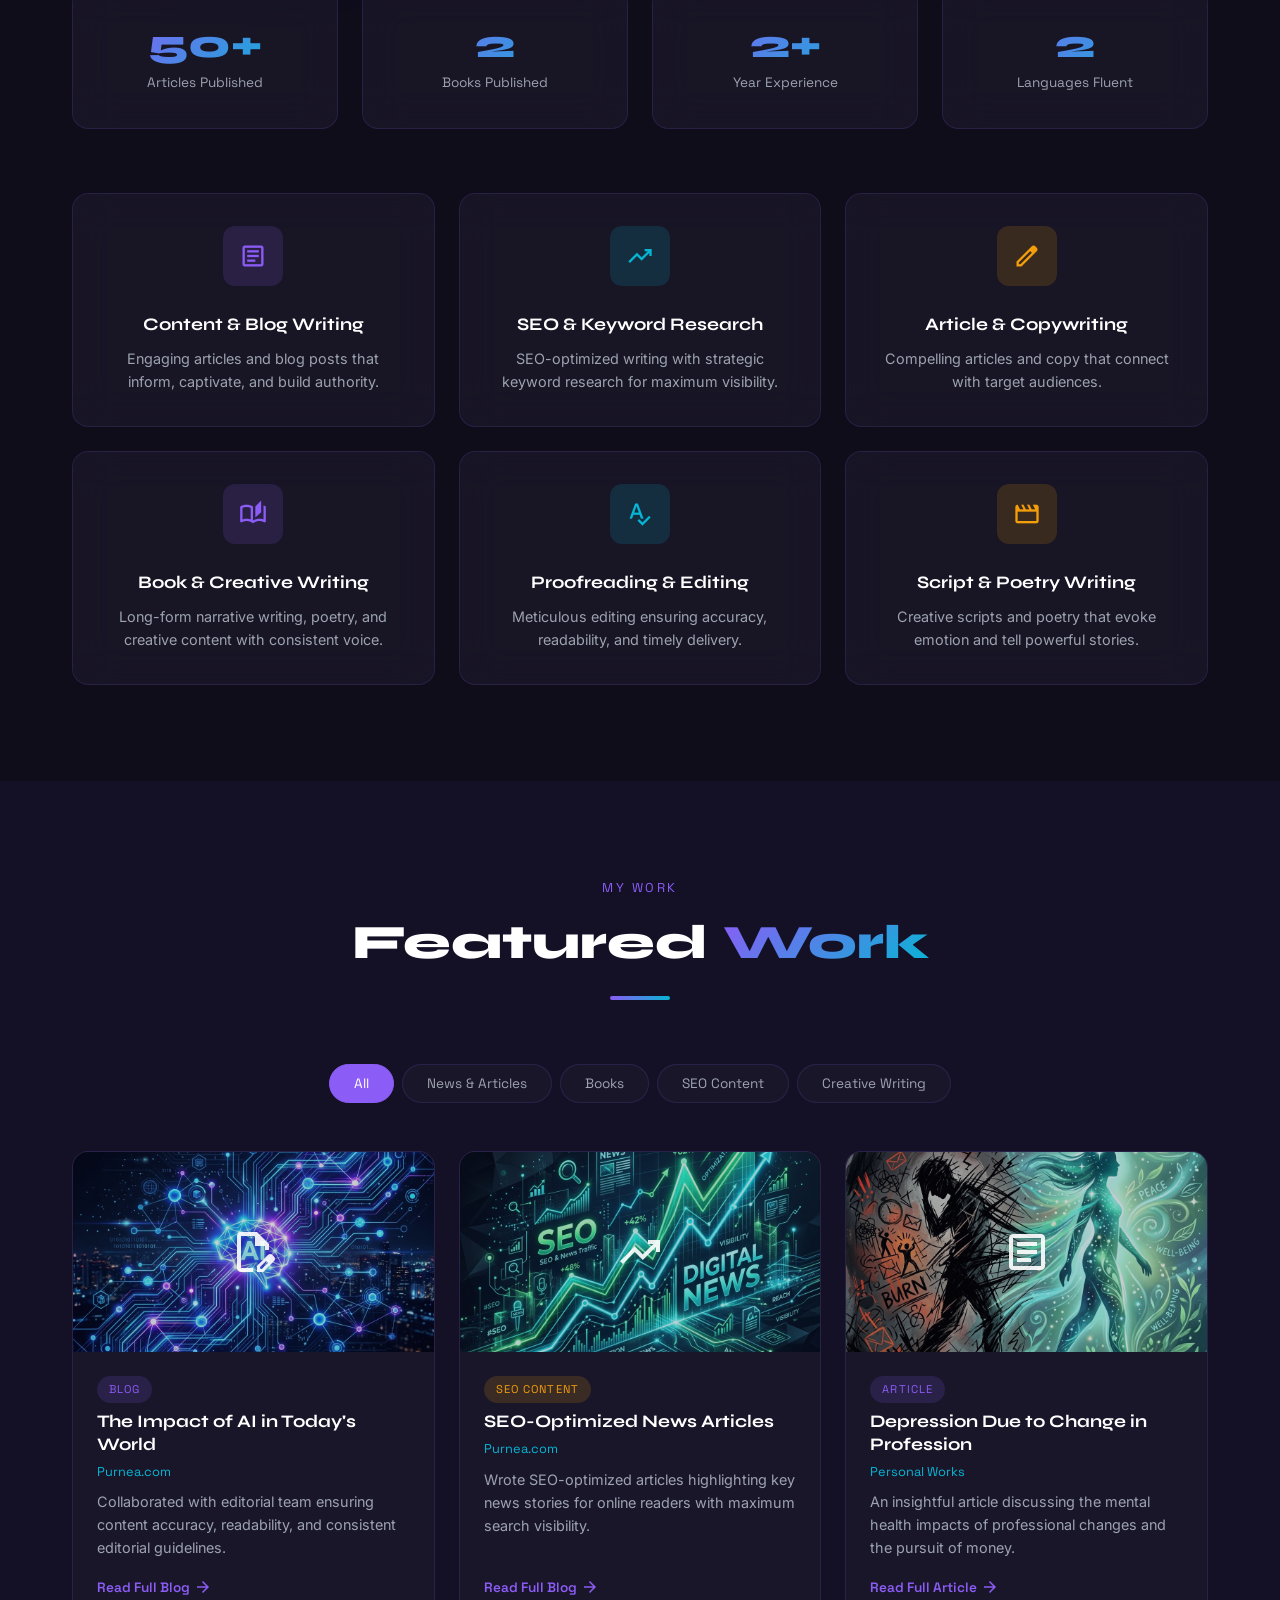
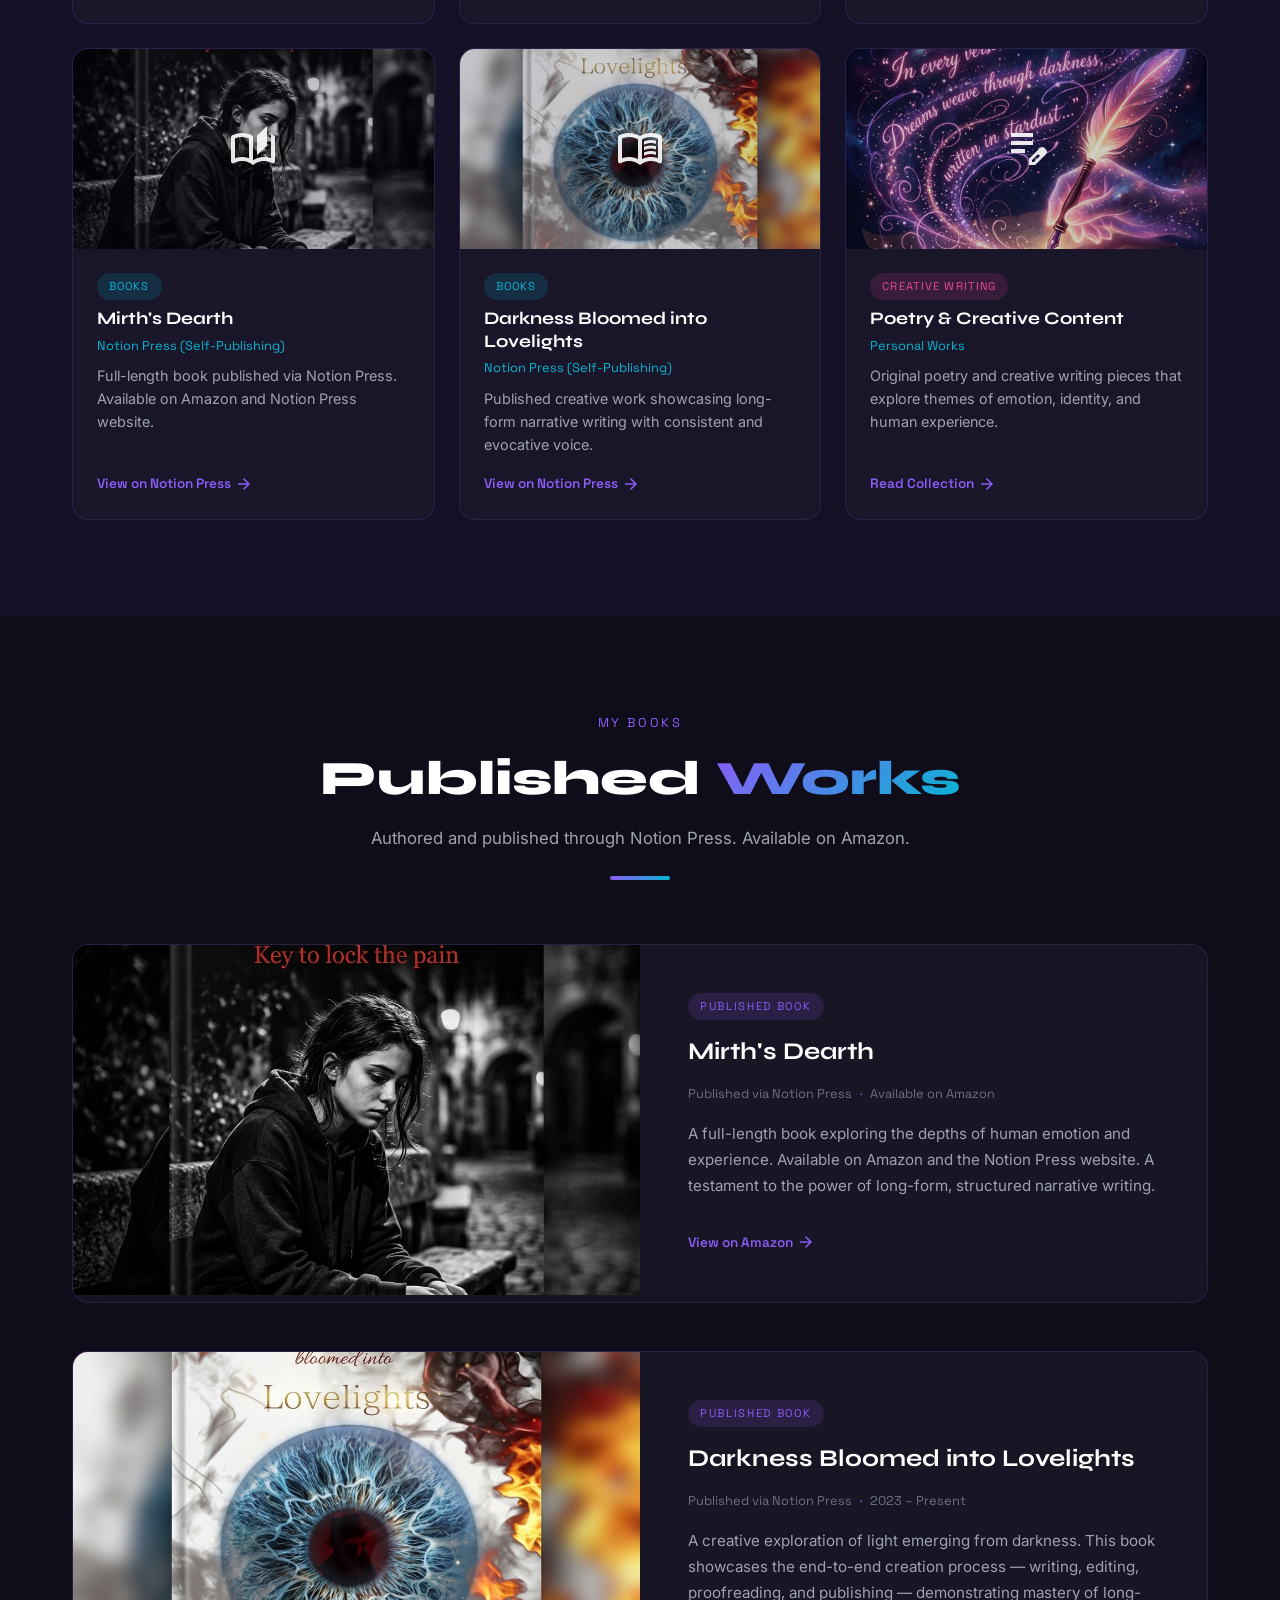
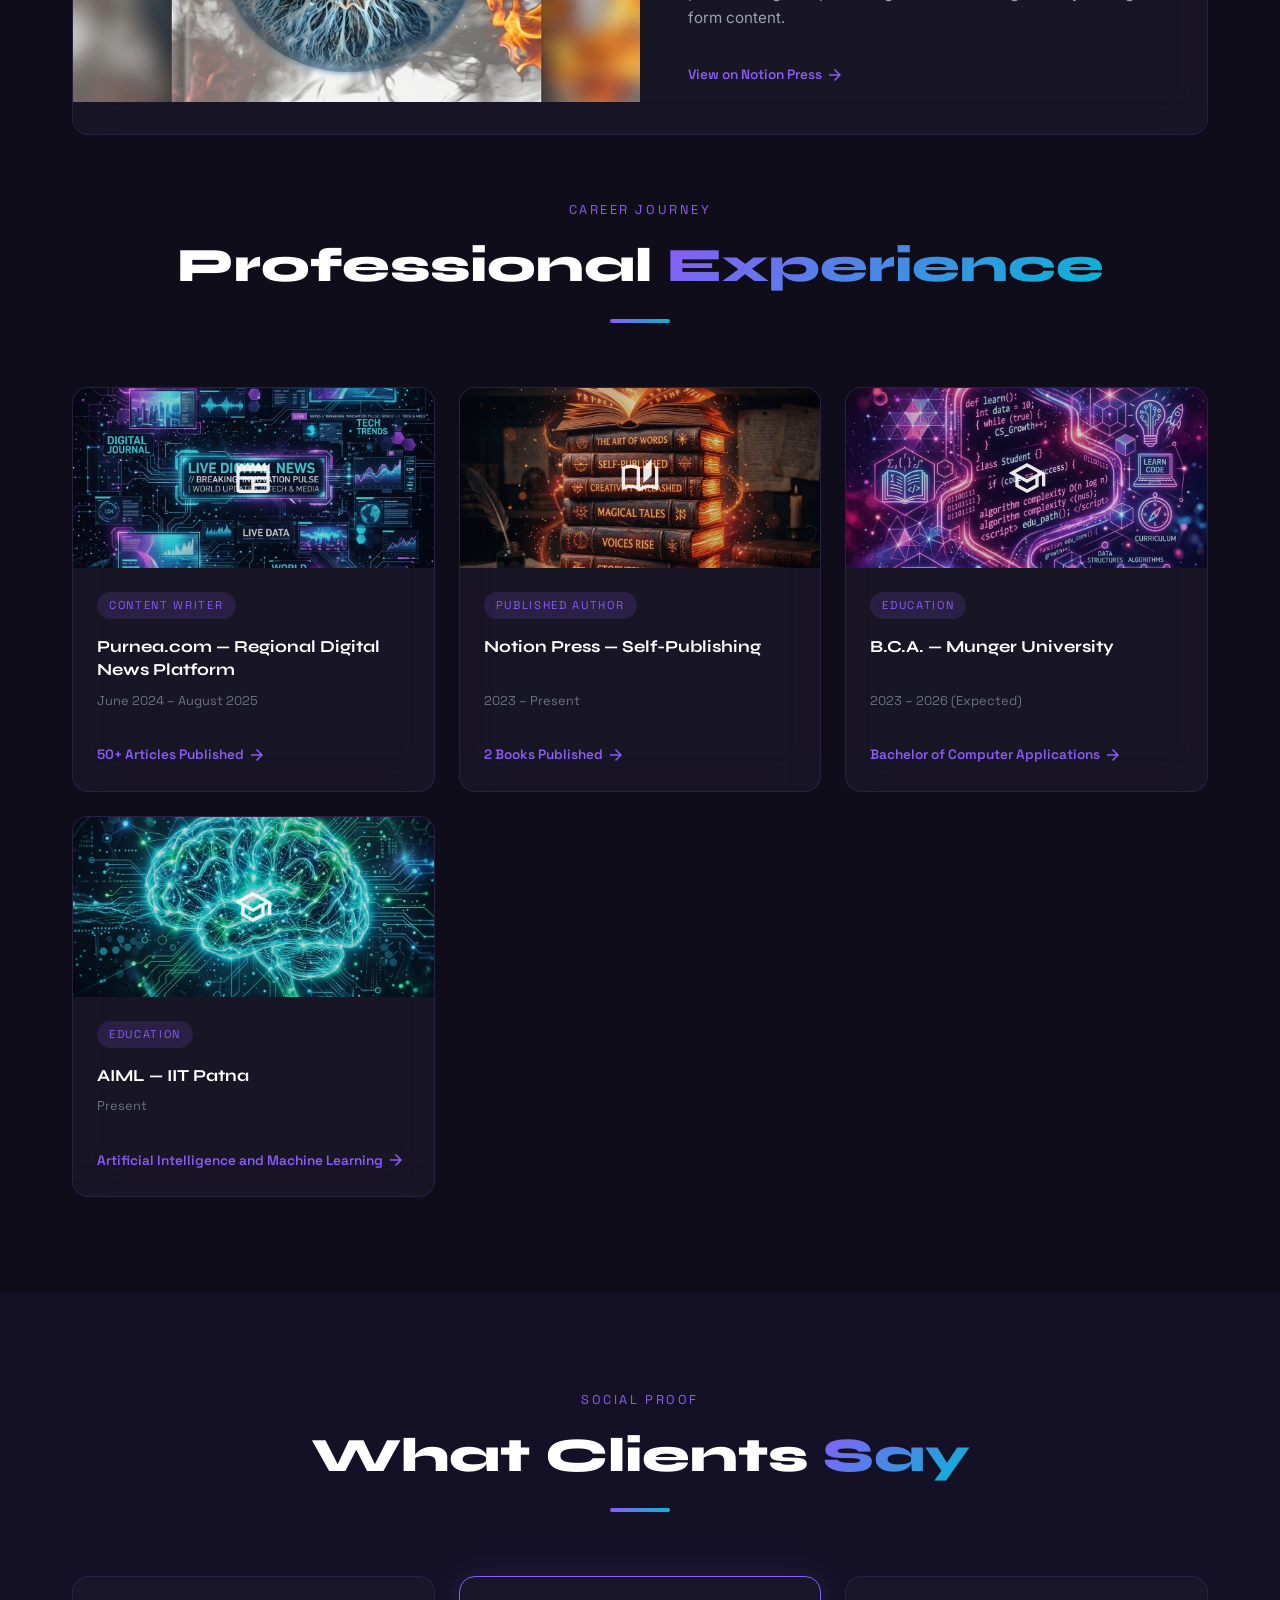
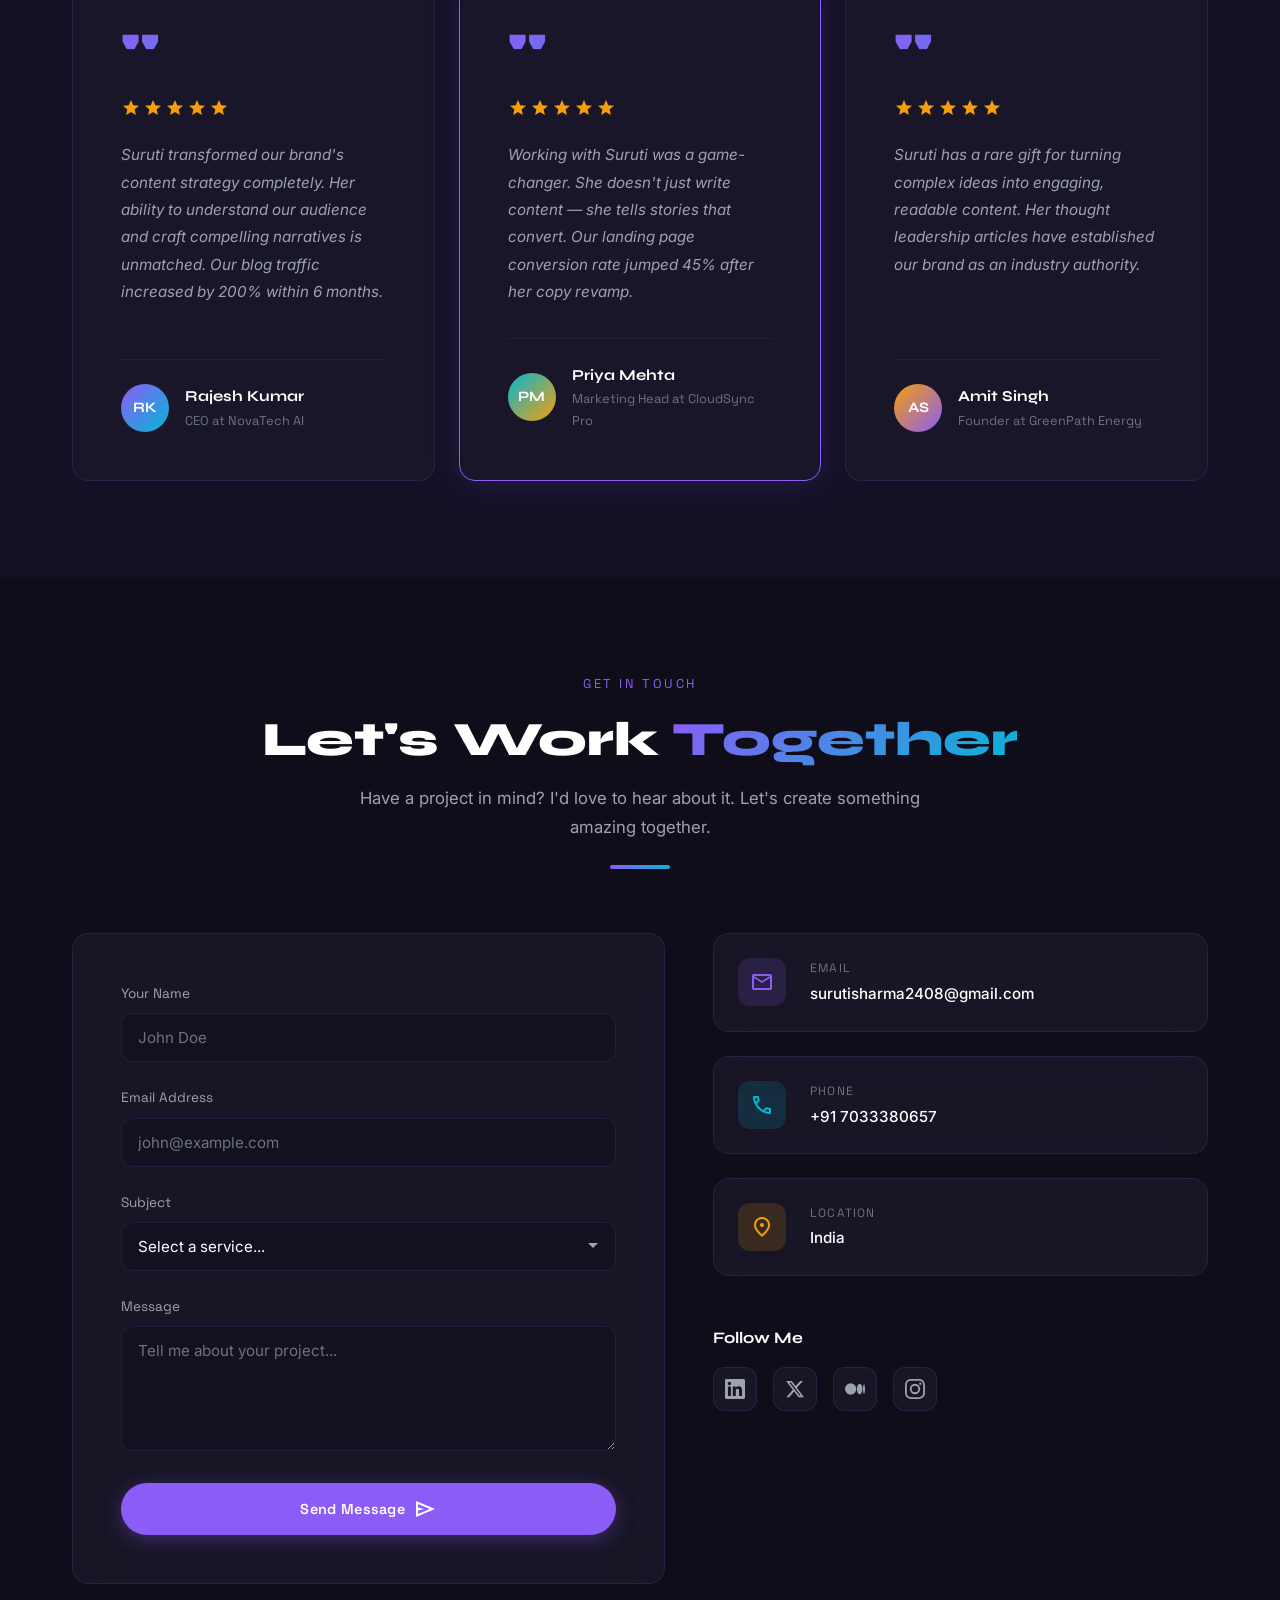
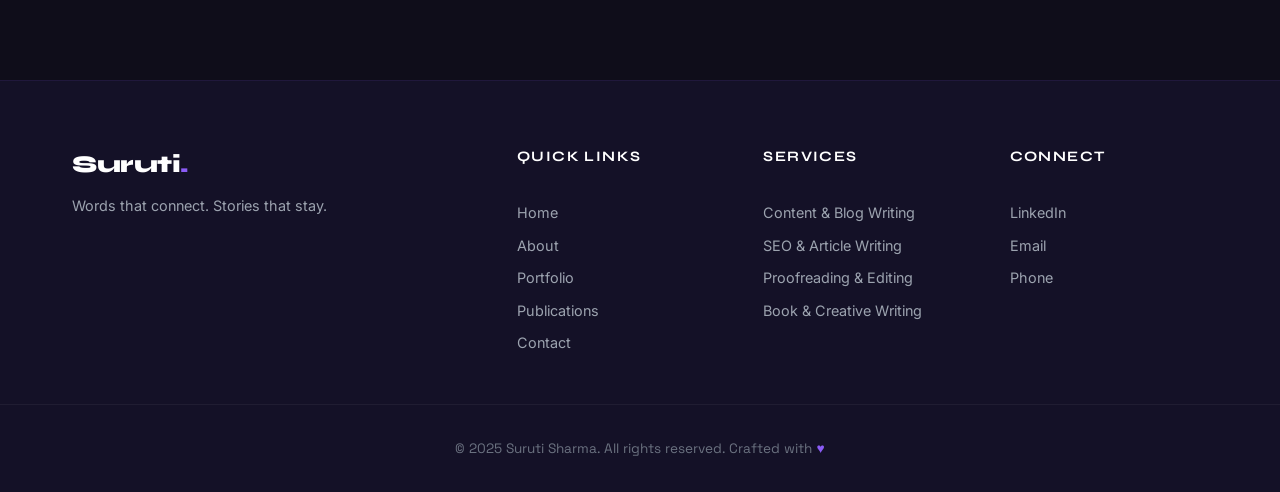
==== commit 53059b23: "updated darkness book's image" ====
--- a/index.html
+++ b/index.html
@@ -301,7 +301,7 @@
                         <div class="portfolio-thumb-overlay">
                             <span class="material-symbols-outlined">open_in_new</span>
                         </div>
-                        <img class="portfolio-thumb-bg" src="assets/files/images/darkness_lovelights.png" alt="Darkness Bloomed into Lovelights" style="object-fit: cover; width: 100%; height: 100%;">
+                        <img class="portfolio-thumb-bg" src="assets/files/images/darkness_bloomed_hq.png" alt="Darkness Bloomed into Lovelights" style="object-fit: cover; width: 100%; height: 100%;">
                         <span class="material-symbols-outlined portfolio-thumb-icon">menu_book</span>
                     </div>
                     <div class="portfolio-info">
@@ -390,7 +390,7 @@
             <div class="blog-featured glass-card" data-animate="fade-up" style="margin-top: 1.5rem;">
                 <div class="blog-featured-thumb">
                     <div class="blog-featured-bg" style="background: linear-gradient(135deg, #EC4899 0%, #8B5CF6 50%, #06B6D4 100%);"></div>
-                    <img src="assets/files/images/darkness_lovelights.png" alt="Darkness Bloomed into Lovelights" style="position: absolute; inset: 0; width: 100%; height: 100%; object-fit: cover; object-position: center; border-radius: inherit; z-index: 0;">
+                    <img src="assets/files/images/darkness_bloomed_hq.png" alt="Darkness Bloomed into Lovelights" style="position: absolute; inset: 0; width: 100%; height: 100%; object-fit: cover; object-position: center; border-radius: inherit; z-index: 0;">
                     <span class="material-symbols-outlined blog-featured-icon">menu_book</span>
                 </div>
                 <div class="blog-featured-content">
